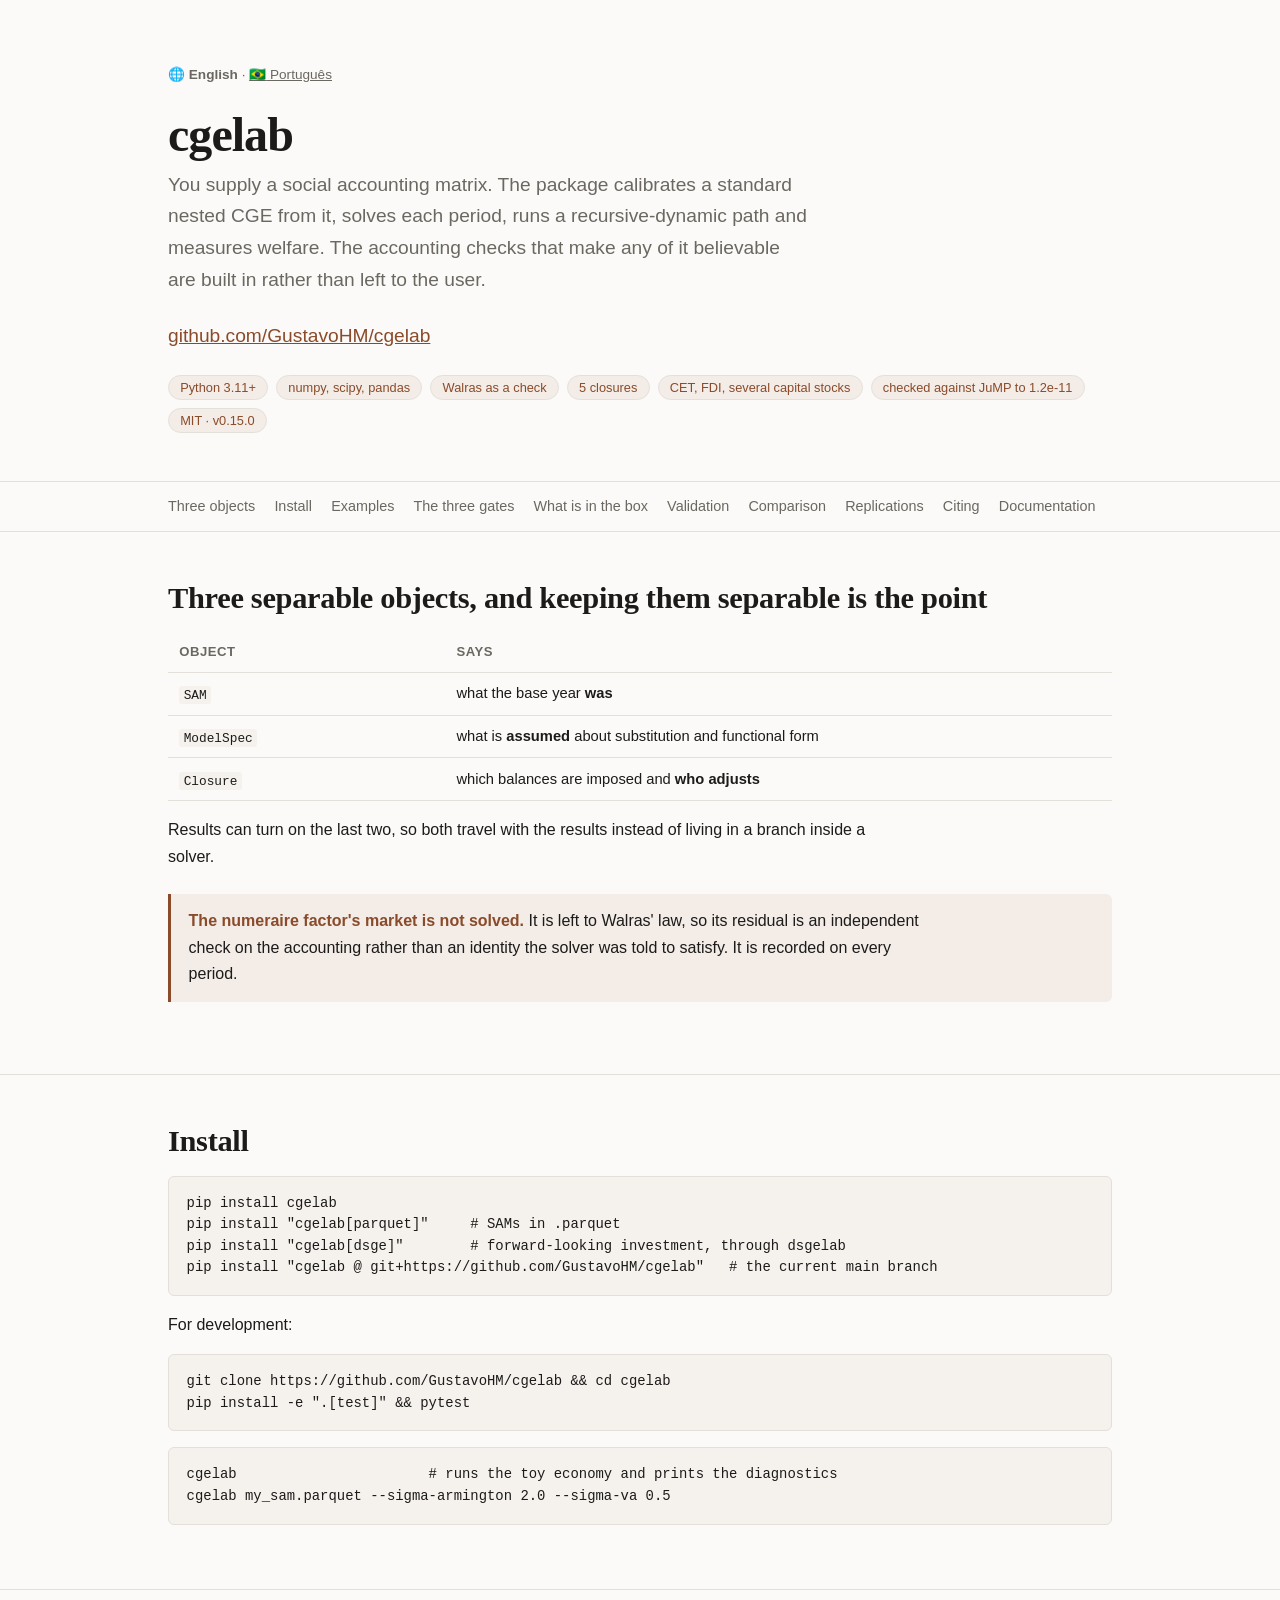
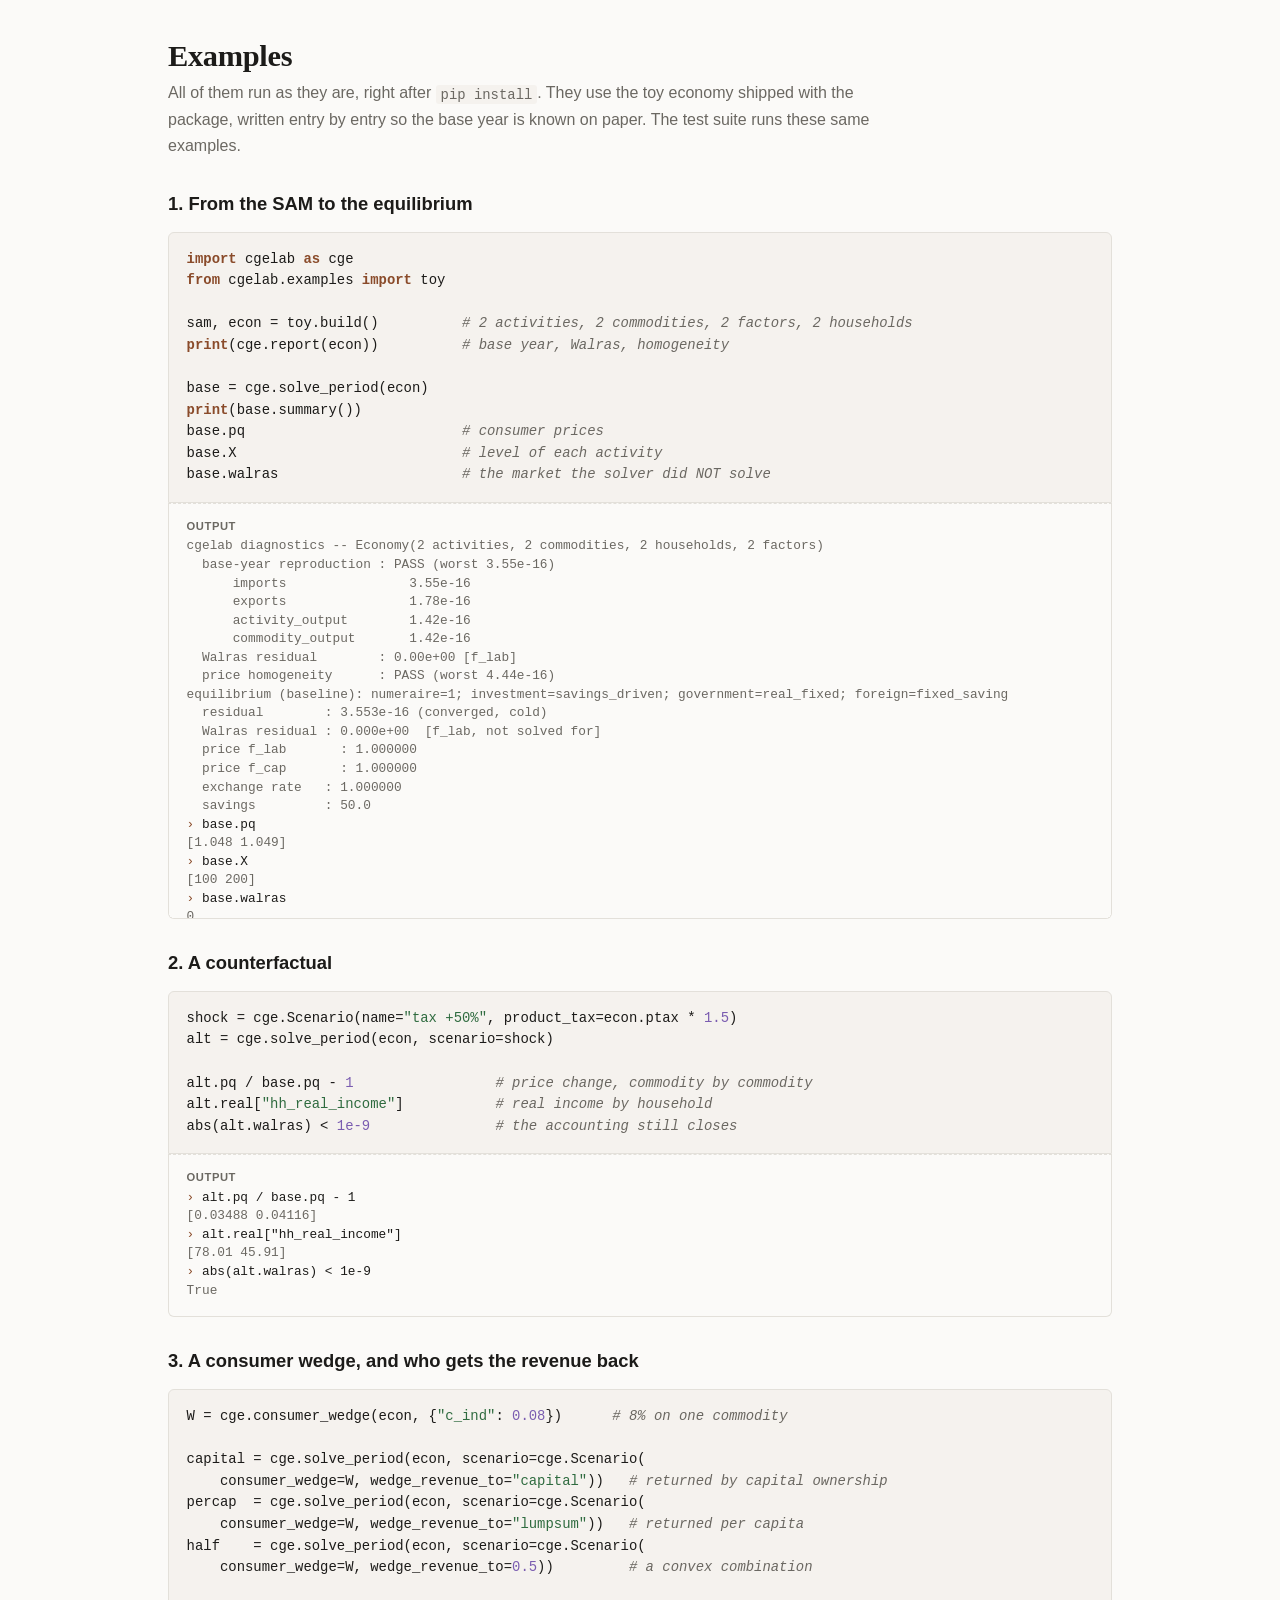
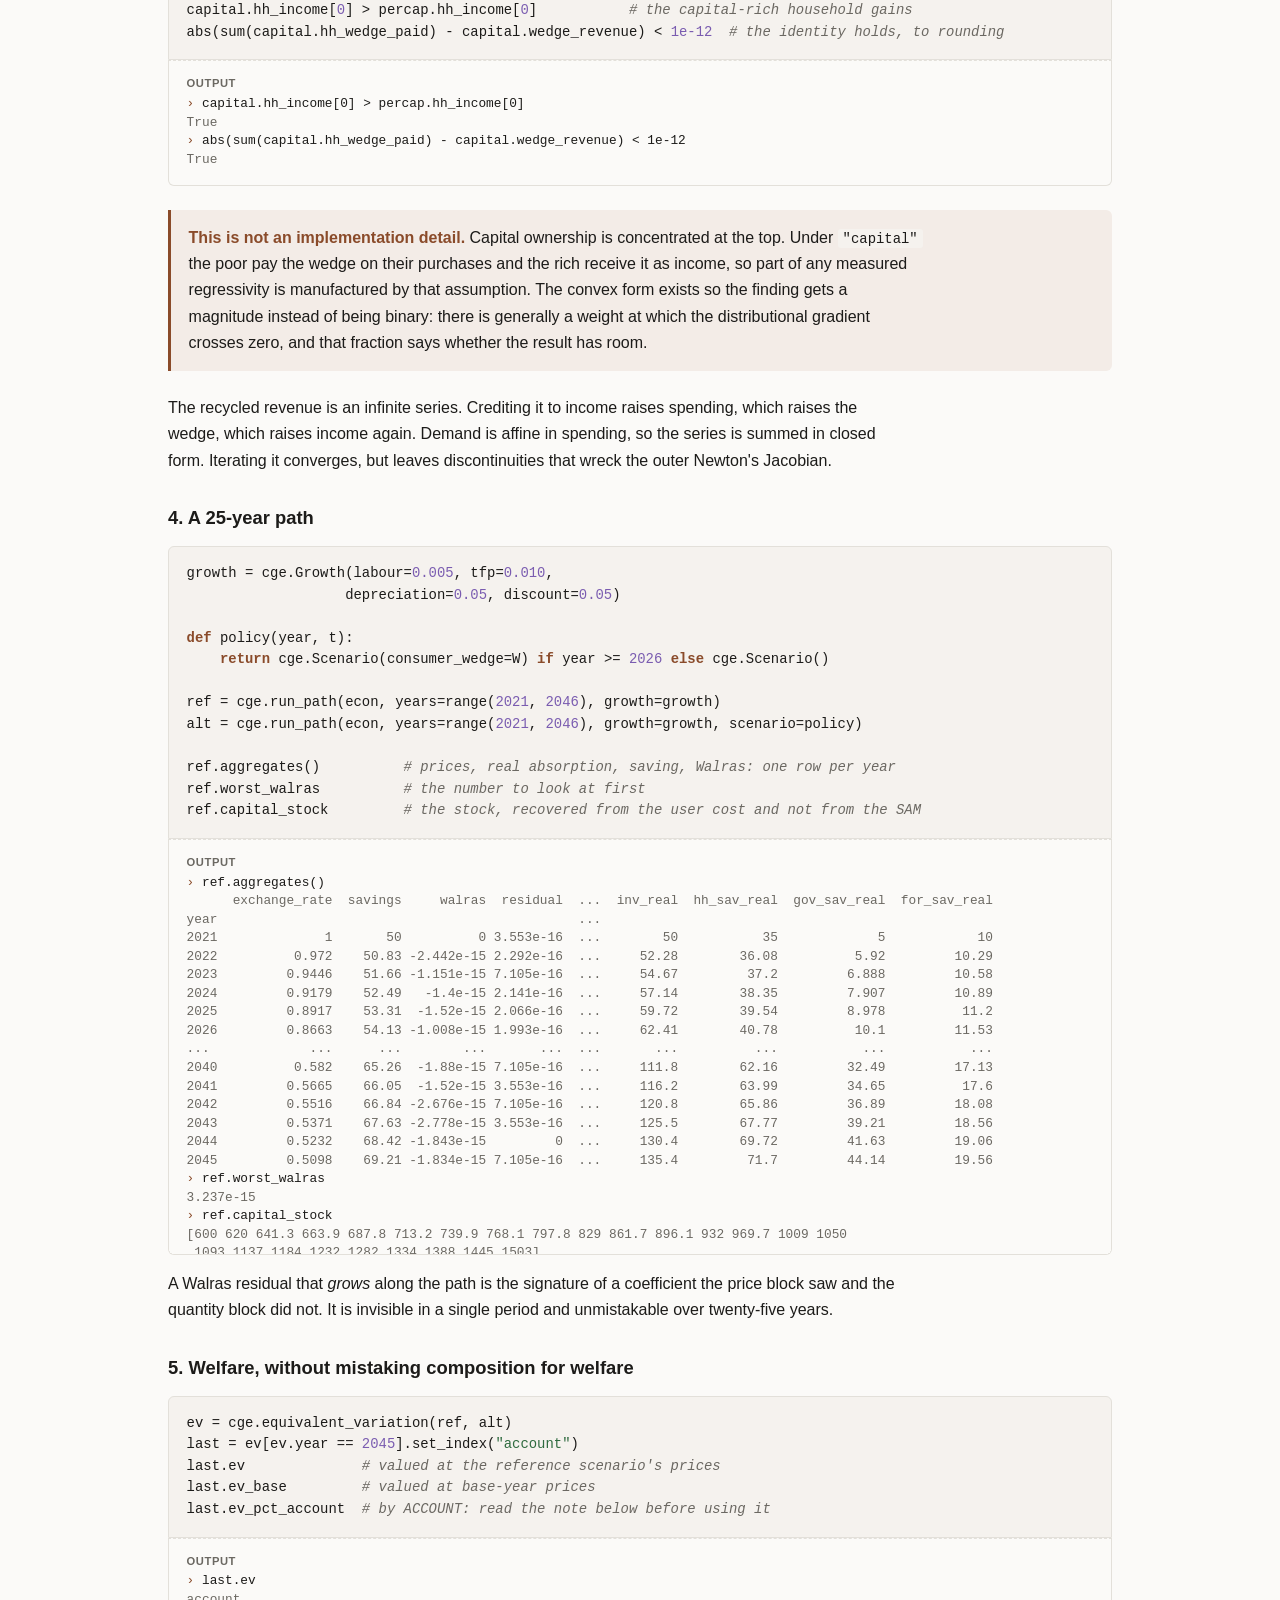
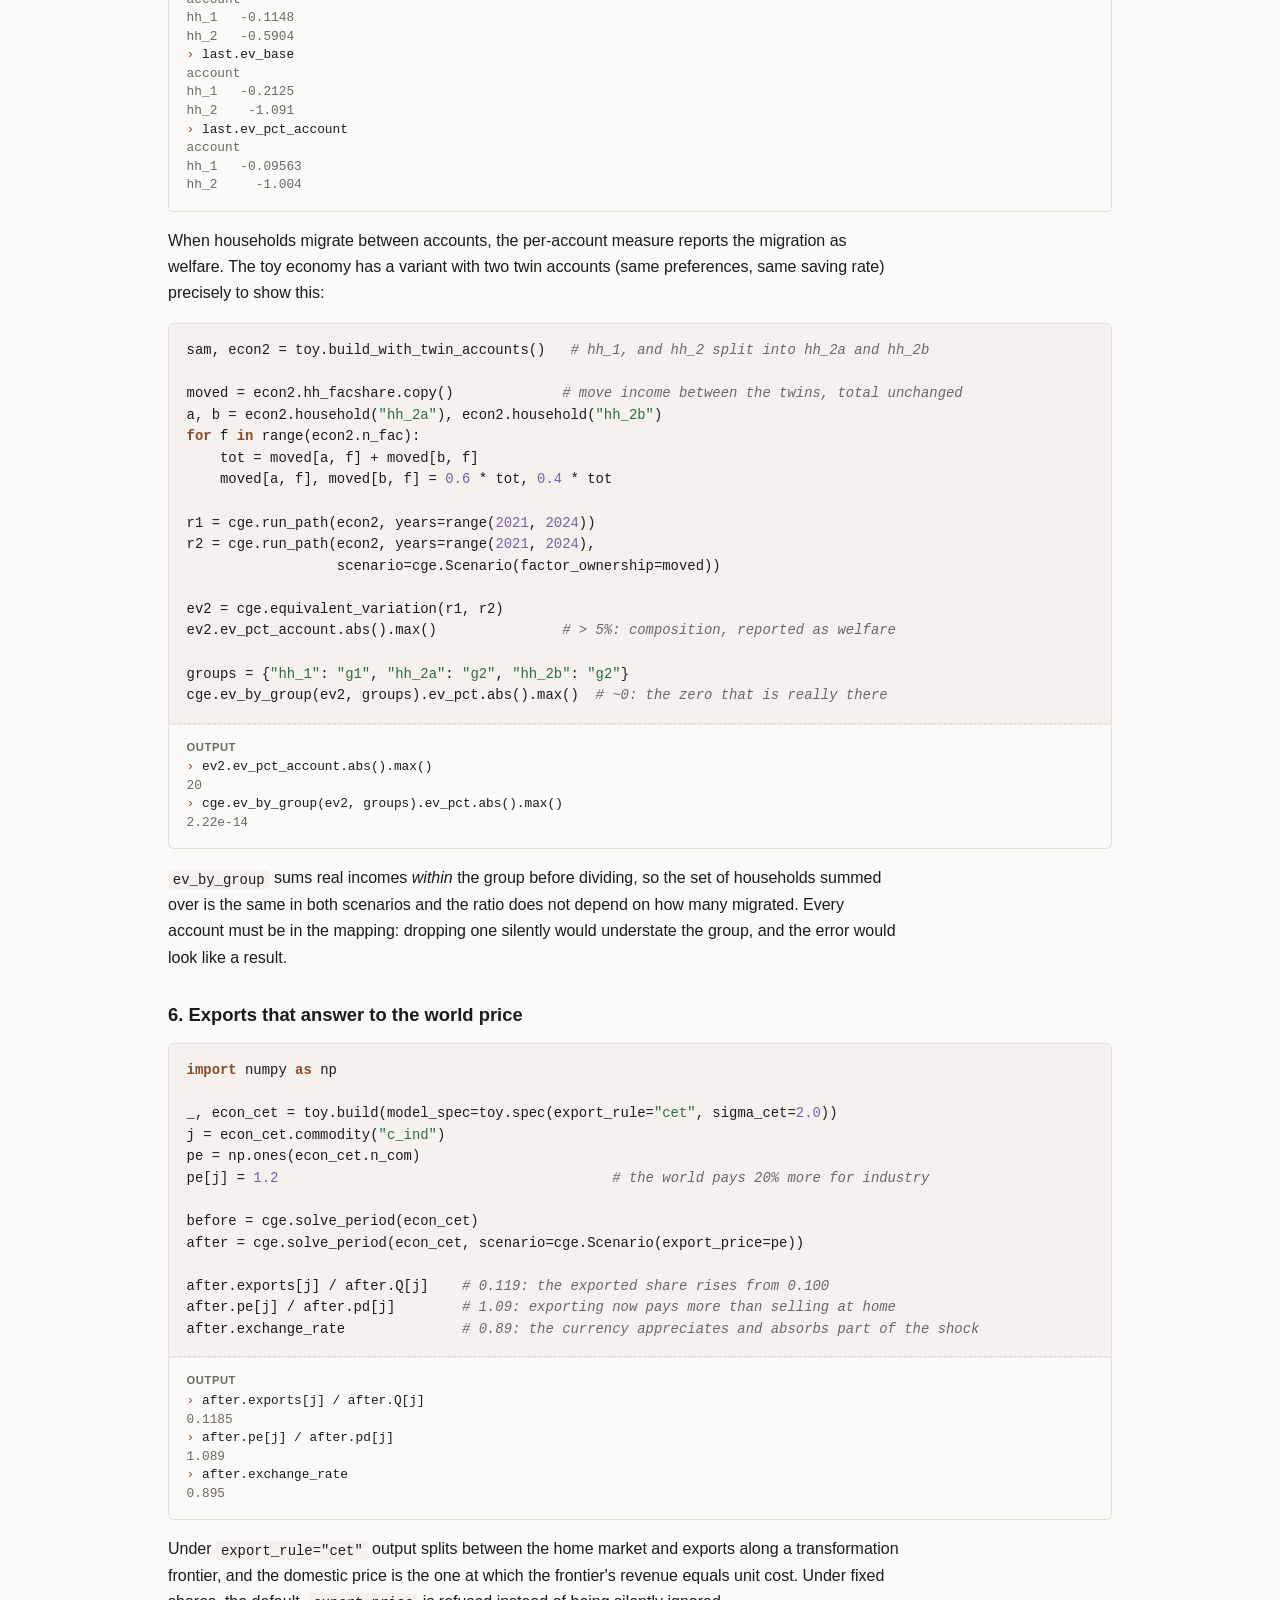
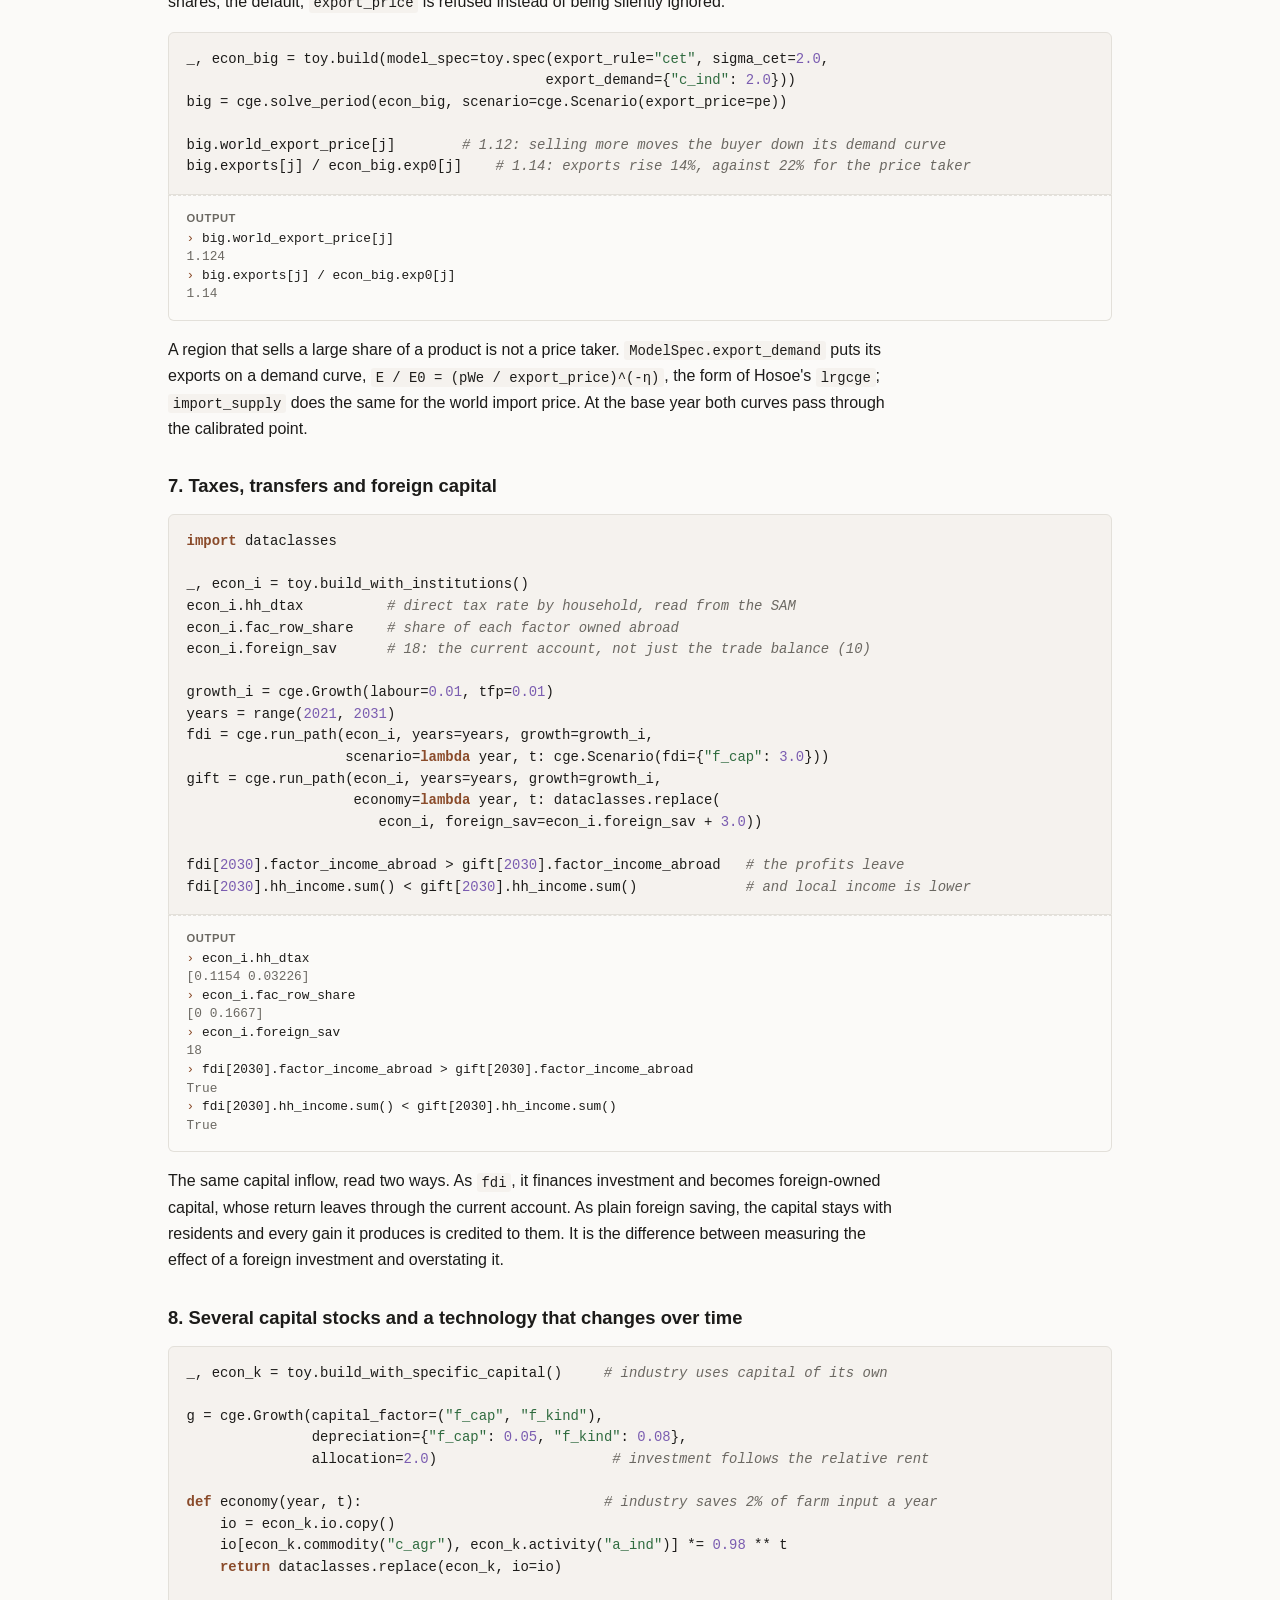
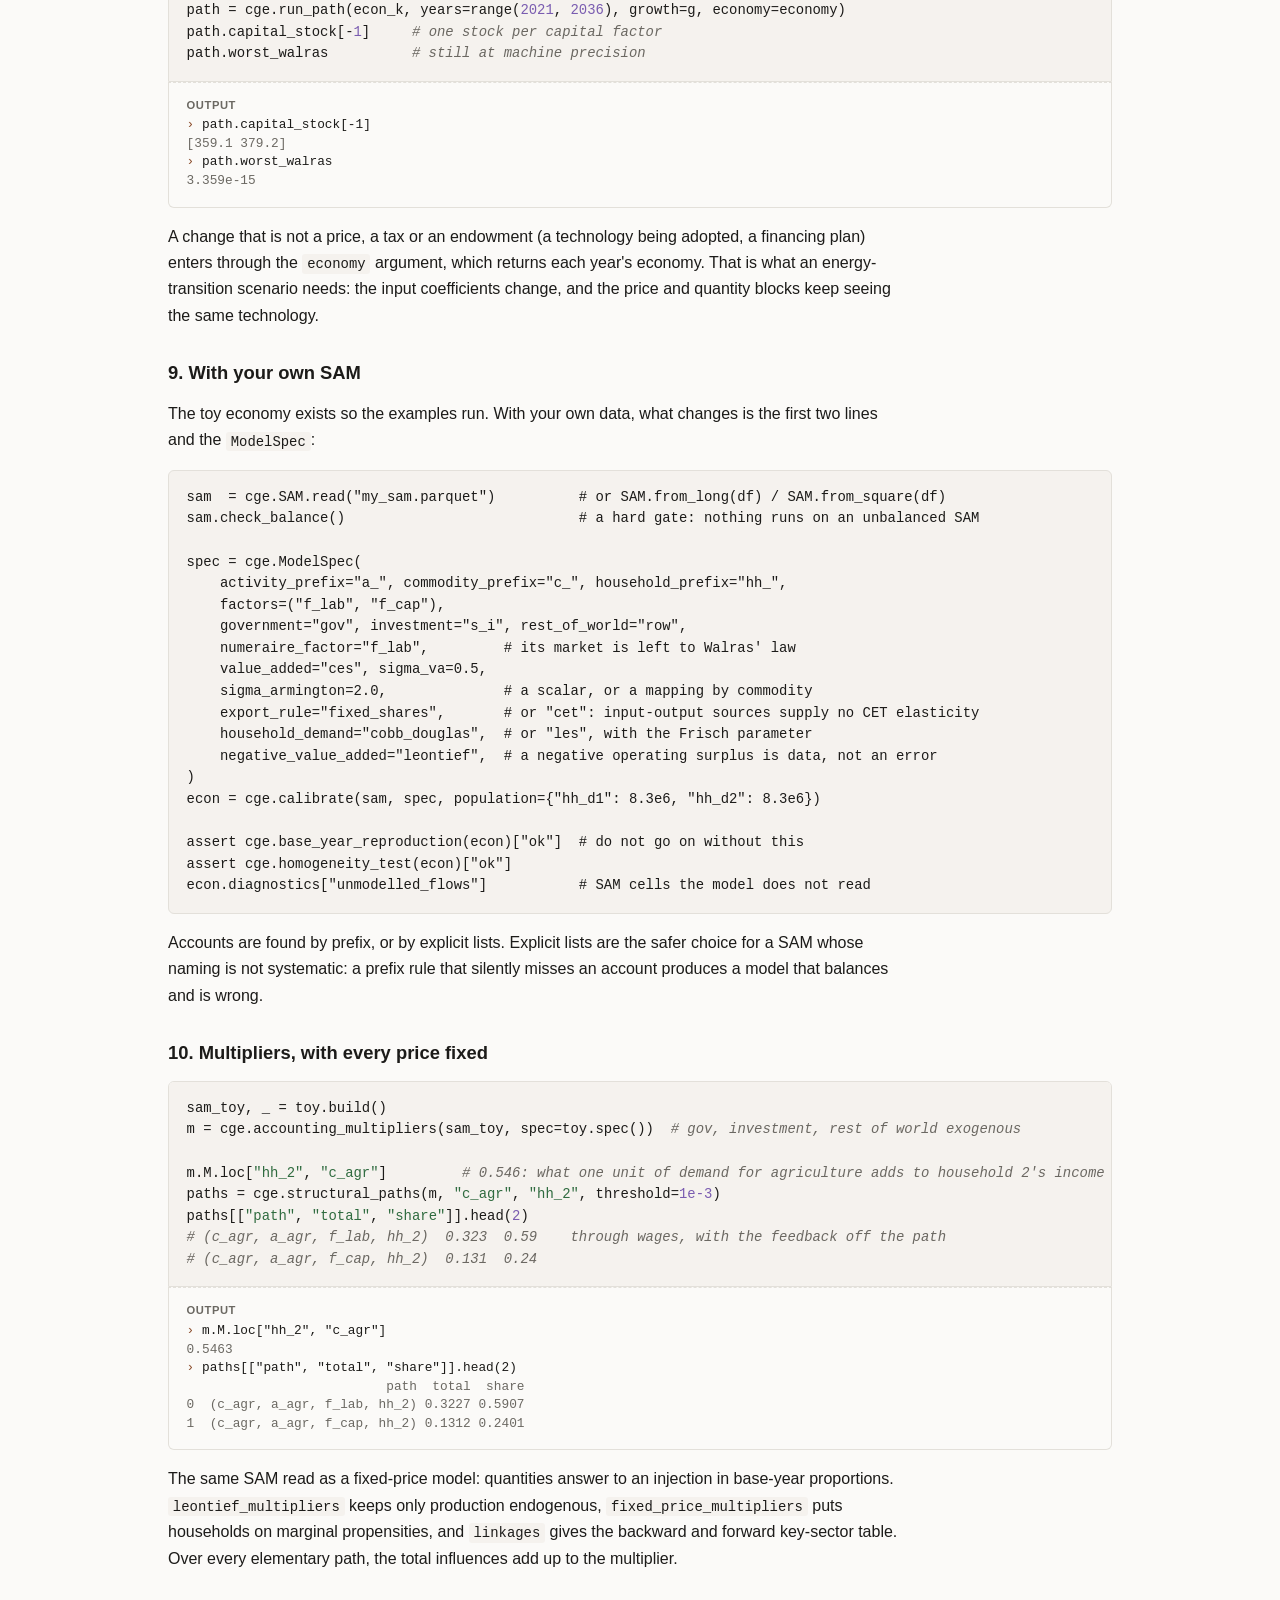
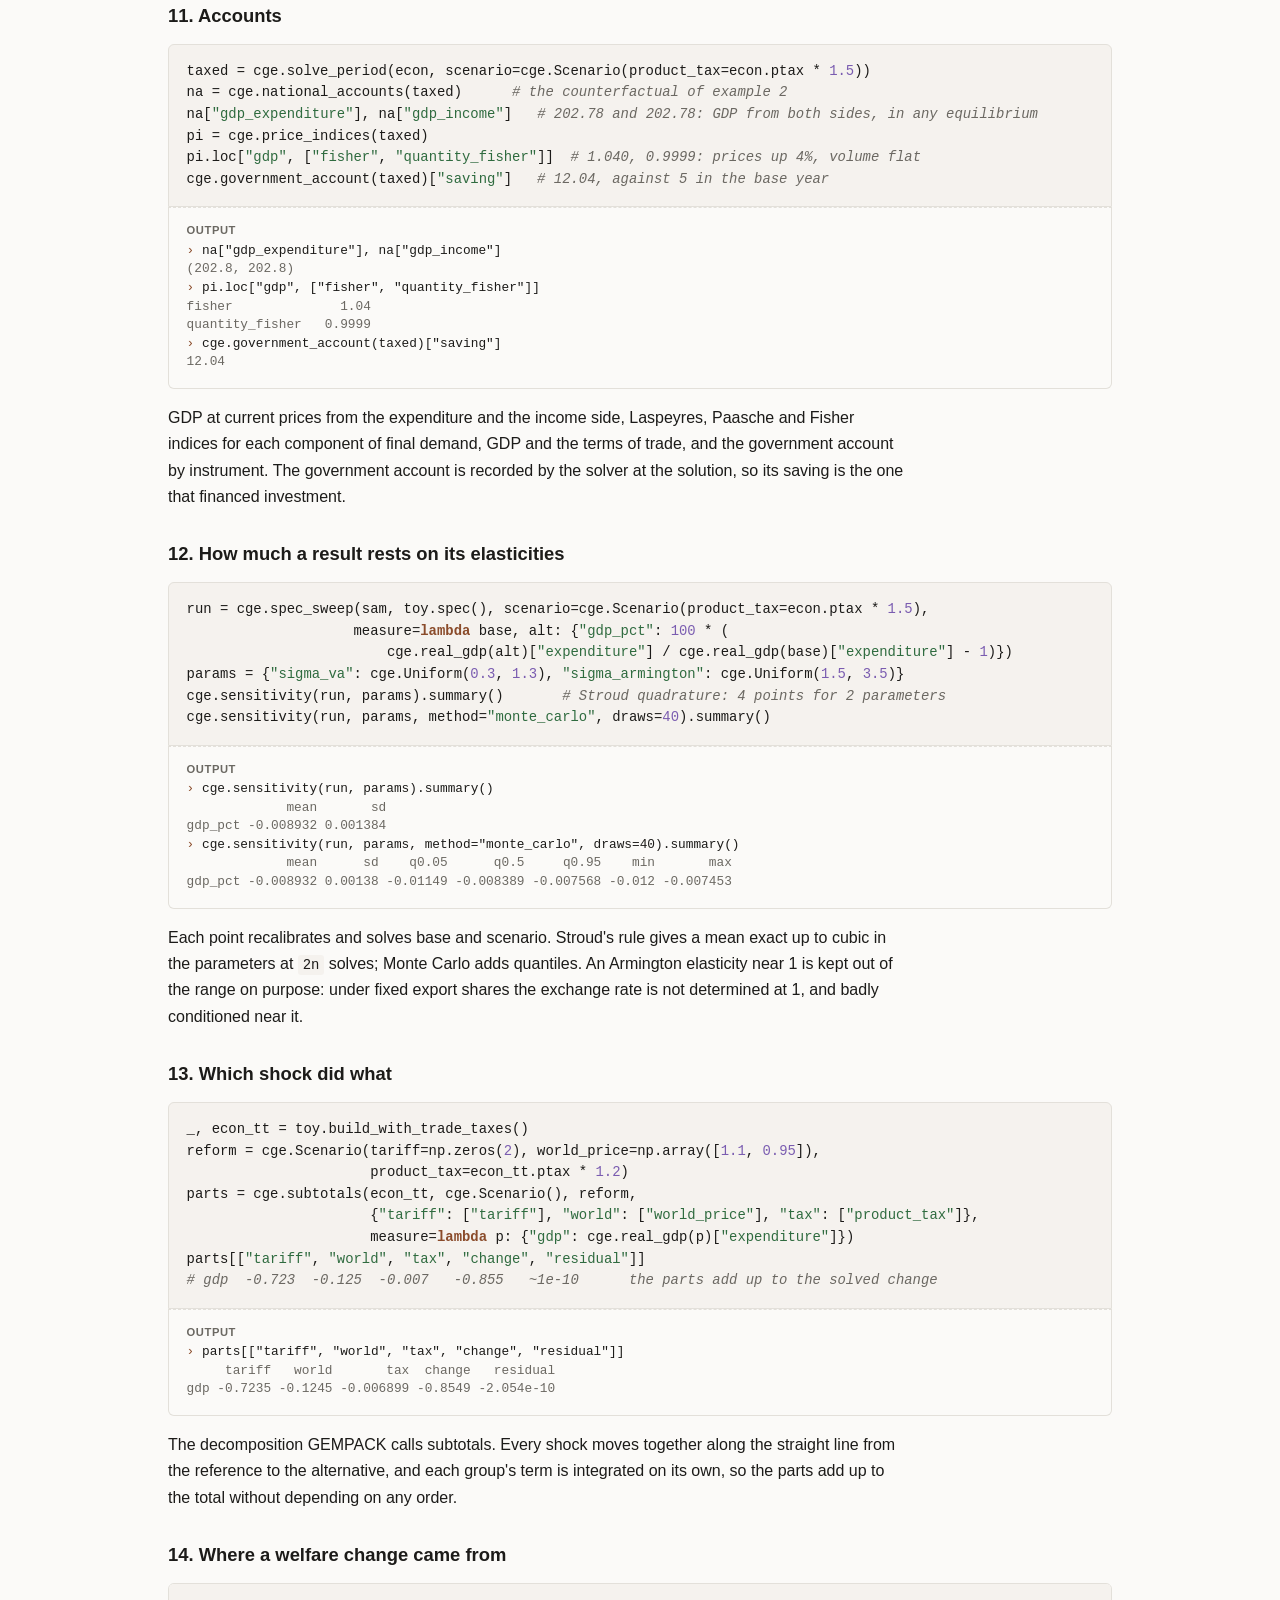
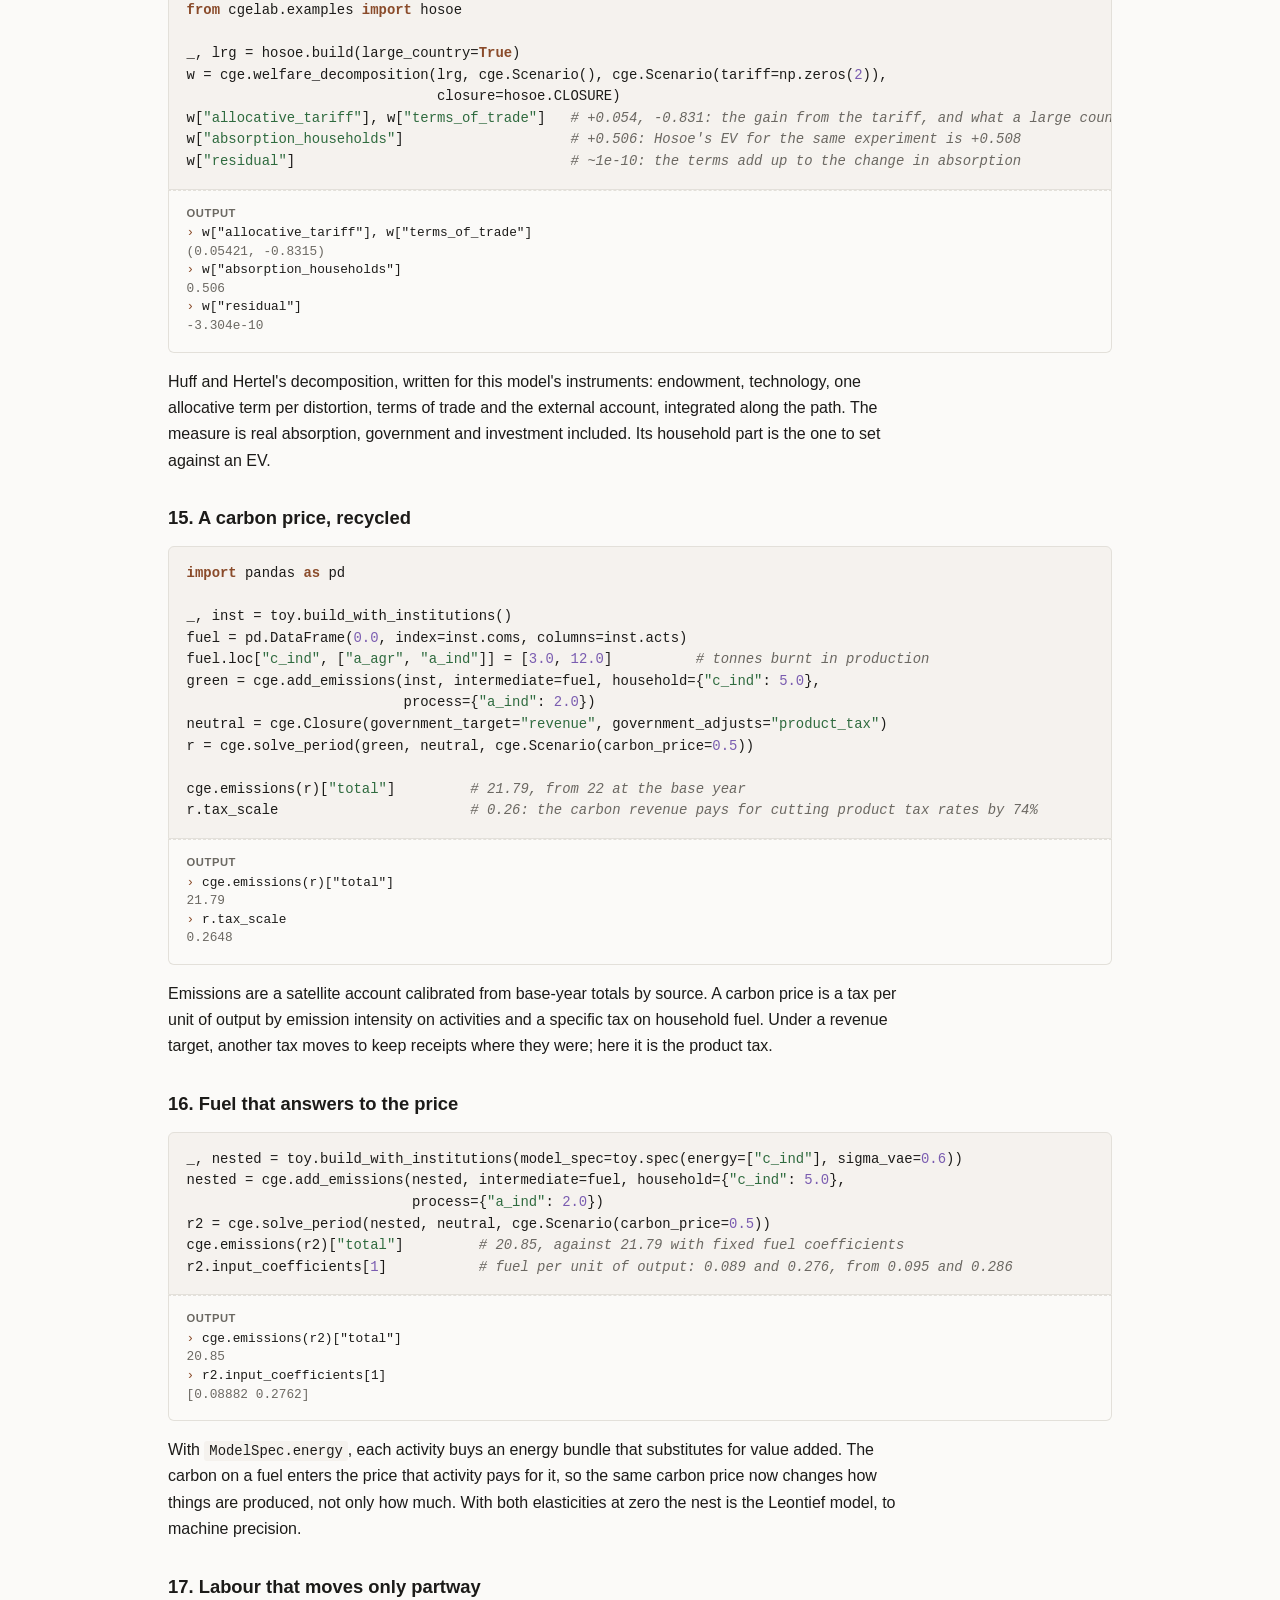
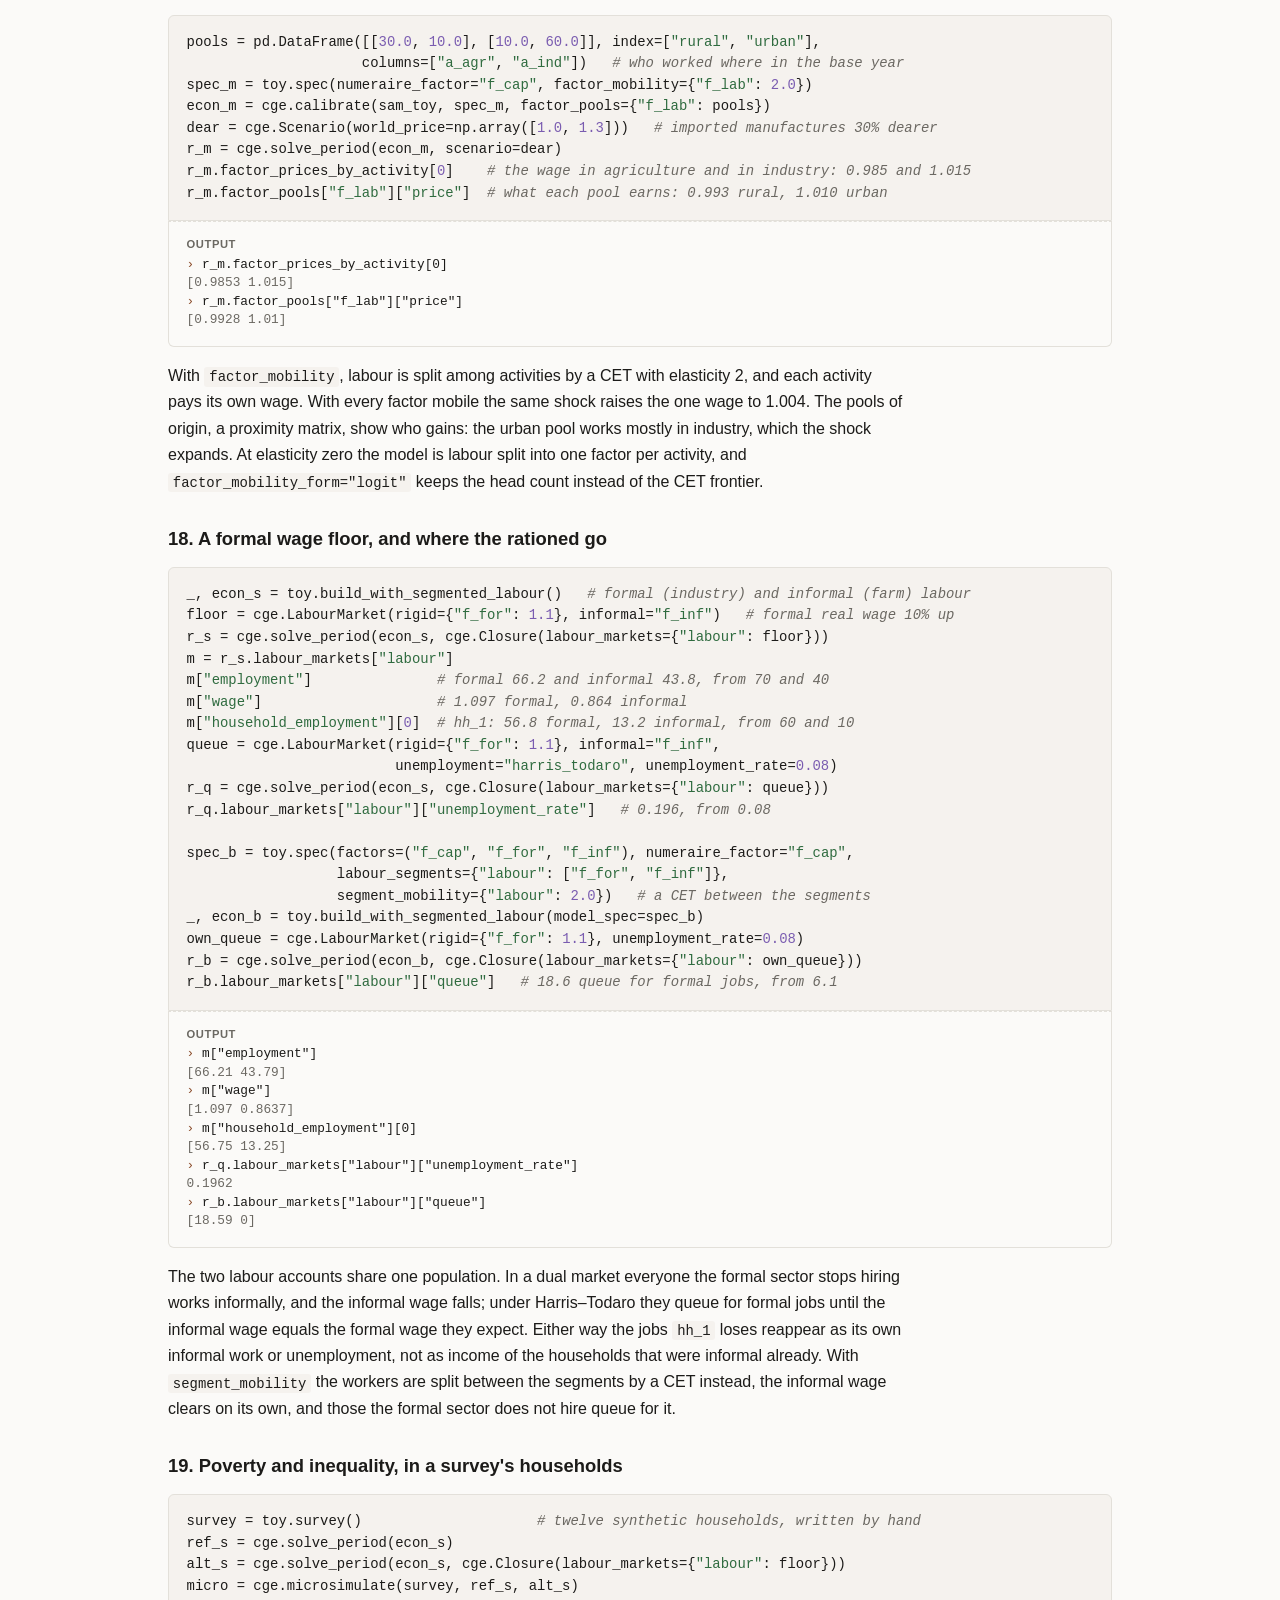
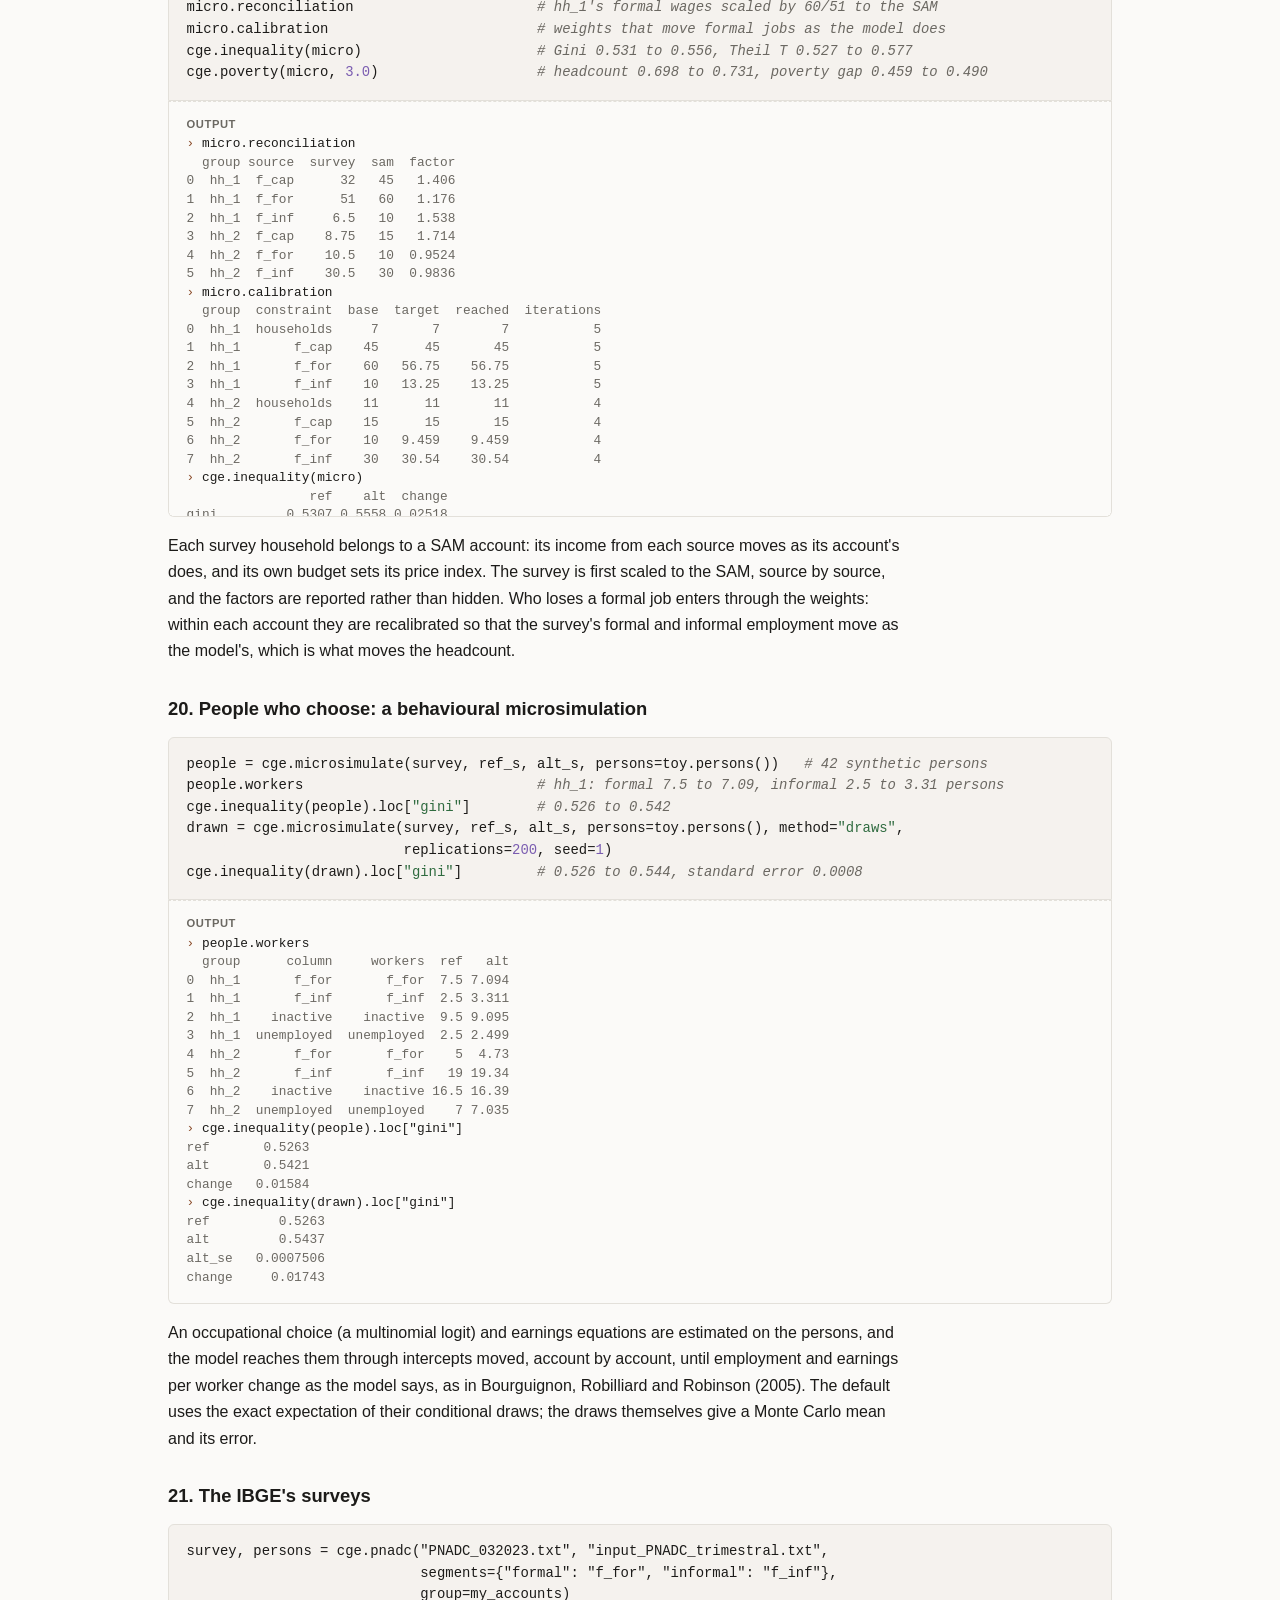
==== site/index.html @ 62c48834 "docs: Zenodo DOI for 0.15.0 Co-Authored-By: Claude Opus 5.5 <noreply@anthropic.com>" ====
<!doctype html>
<html lang="en">
<head>
<meta charset="utf-8">
<meta name="viewport" content="width=device-width, initial-scale=1">
<title>cgelab — computable general equilibrium models in Python</title>
<meta name="description" content="A general library for CGE models built on a social accounting matrix: balancing, calibration, closures, CET, institutions and foreign capital, recursive dynamics with several capital stocks, and welfare.">
<link rel="alternate" hreflang="en" href="https://gustavohm.github.io/cgelab/">
<link rel="alternate" hreflang="pt-BR" href="https://gustavohm.github.io/cgelab/pt-br/">
<link rel="alternate" hreflang="x-default" href="https://gustavohm.github.io/cgelab/">
<link rel="stylesheet" href="style.css">
</head>
<body>

<header class="hero">
  <div class="wrap">
    <p class="lang"><strong><span aria-hidden="true">🌐</span> English</strong> · <a href="pt-br/" hreflang="pt-BR" lang="pt-BR"><span aria-hidden="true">🇧🇷</span> Português</a></p>
    <h1>cgelab</h1>
    <p class="tag">You supply a social accounting matrix. The package calibrates a standard nested
    CGE from it, solves each period, runs a recursive-dynamic path and measures welfare. The
    accounting checks that make any of it believable are built in rather than left to the user.</p>
    <p class="tag"><a href="https://github.com/GustavoHM/cgelab">github.com/GustavoHM/cgelab</a></p>
    <div class="pills">
      <span class="pill">Python 3.11+</span>
      <span class="pill">numpy, scipy, pandas</span>
      <span class="pill">Walras as a check</span>
      <span class="pill">5 closures</span>
      <span class="pill">CET, FDI, several capital stocks</span>
      <span class="pill">checked against JuMP to 1.2e-11</span>
      <span class="pill">MIT · v0.15.0</span>
    </div>
  </div>
</header>

<nav class="toc"><div class="wrap"><ul>
  <li><a href="#objects">Three objects</a></li>
  <li><a href="#install">Install</a></li>
  <li><a href="#examples">Examples</a></li>
  <li><a href="#gates">The three gates</a></li>
  <li><a href="#box">What is in the box</a></li>
  <li><a href="#validation">Validation</a></li>
  <li><a href="#comparison">Comparison</a></li>
  <li><a href="replications.html">Replications</a></li>
  <li><a href="#cite">Citing</a></li>
  <li><a href="#docs">Documentation</a></li>
</ul></div></nav>

<main>

<section id="objects"><div class="wrap">
  <h2>Three separable objects, and keeping them separable is the point</h2>
  <table>
    <thead><tr><th>Object</th><th>Says</th></tr></thead>
    <tbody>
      <tr><td><code>SAM</code></td><td>what the base year <strong>was</strong></td></tr>
      <tr><td><code>ModelSpec</code></td><td>what is <strong>assumed</strong> about substitution and functional form</td></tr>
      <tr><td><code>Closure</code></td><td>which balances are imposed and <strong>who adjusts</strong></td></tr>
    </tbody>
  </table>
  <p>Results can turn on the last two, so both travel with the results instead of living in a
  branch inside a solver.</p>
  <div class="note"><p><strong>The numeraire factor's market is not solved.</strong> It is left to
  Walras' law, so its residual is an independent check on the accounting rather than an identity
  the solver was told to satisfy. It is recorded on every period.</p></div>
</div></section>

<section id="install"><div class="wrap">
  <h2>Install</h2>
<pre><code class="plain">pip install cgelab
pip install "cgelab[parquet]"     # SAMs in .parquet
pip install "cgelab[dsge]"        # forward-looking investment, through dsgelab
pip install "cgelab @ git+https://github.com/GustavoHM/cgelab"   # the current main branch</code></pre>
  <p>For development:</p>
<pre><code class="plain">git clone https://github.com/GustavoHM/cgelab &amp;&amp; cd cgelab
pip install -e ".[test]" &amp;&amp; pytest</code></pre>
<pre><code class="plain">cgelab                       # runs the toy economy and prints the diagnostics
cgelab my_sam.parquet --sigma-armington 2.0 --sigma-va 0.5</code></pre>
</div></section>

<section id="examples"><div class="wrap">
  <h2>Examples</h2>
  <p class="lede">All of them run as they are, right after <code>pip install</code>. They use the toy
  economy shipped with the package, written entry by entry so the base year is known on paper. The
  test suite runs these same examples.</p>

  <h3>1. From the SAM to the equilibrium</h3>
<pre><code>import cgelab as cge
from cgelab.examples import toy

sam, econ = toy.build()          # 2 activities, 2 commodities, 2 factors, 2 households
print(cge.report(econ))          # base year, Walras, homogeneity

base = cge.solve_period(econ)
print(base.summary())
base.pq                          # consumer prices
base.X                           # level of each activity
base.walras                      # the market the solver did NOT solve</code></pre>
<pre class="output" data-label="Output"><code>cgelab diagnostics -- Economy(2 activities, 2 commodities, 2 households, 2 factors)
  base-year reproduction : PASS (worst 3.55e-16)
      imports                3.55e-16
      exports                1.78e-16
      activity_output        1.42e-16
      commodity_output       1.42e-16
  Walras residual        : 0.00e+00 [f_lab]
  price homogeneity      : PASS (worst 4.44e-16)
equilibrium (baseline): numeraire=1; investment=savings_driven; government=real_fixed; foreign=fixed_saving
  residual        : 3.553e-16 (converged, cold)
  Walras residual : 0.000e+00  [f_lab, not solved for]
  price f_lab       : 1.000000
  price f_cap       : 1.000000
  exchange rate   : 1.000000
  savings         : 50.0
<span class="out-expr">base.pq</span>
[1.048 1.049]
<span class="out-expr">base.X</span>
[100 200]
<span class="out-expr">base.walras</span>
0</code></pre>

  <h3>2. A counterfactual</h3>
<pre><code>shock = cge.Scenario(name="tax +50%", product_tax=econ.ptax * 1.5)
alt = cge.solve_period(econ, scenario=shock)

alt.pq / base.pq - 1                 # price change, commodity by commodity
alt.real["hh_real_income"]           # real income by household
abs(alt.walras) &lt; 1e-9               # the accounting still closes</code></pre>
<pre class="output" data-label="Output"><code><span class="out-expr">alt.pq / base.pq - 1</span>
[0.03488 0.04116]
<span class="out-expr">alt.real["hh_real_income"]</span>
[78.01 45.91]
<span class="out-expr">abs(alt.walras) &lt; 1e-9</span>
True</code></pre>

  <h3>3. A consumer wedge, and who gets the revenue back</h3>
<pre><code>W = cge.consumer_wedge(econ, {"c_ind": 0.08})      # 8% on one commodity

capital = cge.solve_period(econ, scenario=cge.Scenario(
    consumer_wedge=W, wedge_revenue_to="capital"))   # returned by capital ownership
percap  = cge.solve_period(econ, scenario=cge.Scenario(
    consumer_wedge=W, wedge_revenue_to="lumpsum"))   # returned per capita
half    = cge.solve_period(econ, scenario=cge.Scenario(
    consumer_wedge=W, wedge_revenue_to=0.5))         # a convex combination

capital.hh_income[0] &gt; percap.hh_income[0]           # the capital-rich household gains
abs(sum(capital.hh_wedge_paid) - capital.wedge_revenue) &lt; 1e-12  # the identity holds, to rounding</code></pre>
<pre class="output" data-label="Output"><code><span class="out-expr">capital.hh_income[0] &gt; percap.hh_income[0]</span>
True
<span class="out-expr">abs(sum(capital.hh_wedge_paid) - capital.wedge_revenue) &lt; 1e-12</span>
True</code></pre>
  <div class="note"><p><strong>This is not an implementation detail.</strong> Capital ownership is
  concentrated at the top. Under <code>"capital"</code> the poor pay the wedge on their purchases
  and the rich receive it as income, so part of any measured regressivity is manufactured by that
  assumption. The convex form exists so the finding gets a magnitude instead of being binary: there
  is generally a weight at which the distributional gradient crosses zero, and that fraction says
  whether the result has room.</p></div>
  <p>The recycled revenue is an infinite series. Crediting it to income raises spending, which
  raises the wedge, which raises income again. Demand is affine in spending, so the series is summed
  in closed form. Iterating it converges, but leaves discontinuities that wreck the outer Newton's
  Jacobian.</p>

  <h3>4. A 25-year path</h3>
<pre><code>growth = cge.Growth(labour=0.005, tfp=0.010,
                   depreciation=0.05, discount=0.05)

def policy(year, t):
    return cge.Scenario(consumer_wedge=W) if year &gt;= 2026 else cge.Scenario()

ref = cge.run_path(econ, years=range(2021, 2046), growth=growth)
alt = cge.run_path(econ, years=range(2021, 2046), growth=growth, scenario=policy)

ref.aggregates()          # prices, real absorption, saving, Walras: one row per year
ref.worst_walras          # the number to look at first
ref.capital_stock         # the stock, recovered from the user cost and not from the SAM</code></pre>
<pre class="output" data-label="Output"><code><span class="out-expr">ref.aggregates()</span>
      exchange_rate  savings     walras  residual  ...  inv_real  hh_sav_real  gov_sav_real  for_sav_real
year                                               ...
2021              1       50          0 3.553e-16  ...        50           35             5            10
2022          0.972    50.83 -2.442e-15 2.292e-16  ...     52.28        36.08          5.92         10.29
2023         0.9446    51.66 -1.151e-15 7.105e-16  ...     54.67         37.2         6.888         10.58
2024         0.9179    52.49   -1.4e-15 2.141e-16  ...     57.14        38.35         7.907         10.89
2025         0.8917    53.31  -1.52e-15 2.066e-16  ...     59.72        39.54         8.978          11.2
2026         0.8663    54.13 -1.008e-15 1.993e-16  ...     62.41        40.78          10.1         11.53
...             ...      ...        ...       ...  ...       ...          ...           ...           ...
2040          0.582    65.26  -1.88e-15 7.105e-16  ...     111.8        62.16         32.49         17.13
2041         0.5665    66.05  -1.52e-15 3.553e-16  ...     116.2        63.99         34.65          17.6
2042         0.5516    66.84 -2.676e-15 7.105e-16  ...     120.8        65.86         36.89         18.08
2043         0.5371    67.63 -2.778e-15 3.553e-16  ...     125.5        67.77         39.21         18.56
2044         0.5232    68.42 -1.843e-15         0  ...     130.4        69.72         41.63         19.06
2045         0.5098    69.21 -1.834e-15 7.105e-16  ...     135.4         71.7         44.14         19.56
<span class="out-expr">ref.worst_walras</span>
3.237e-15
<span class="out-expr">ref.capital_stock</span>
[600 620 641.3 663.9 687.8 713.2 739.9 768.1 797.8 829 861.7 896.1 932 969.7 1009 1050
 1093 1137 1184 1232 1282 1334 1388 1445 1503]</code></pre>
  <p>A Walras residual that <em>grows</em> along the path is the signature of a coefficient the price
  block saw and the quantity block did not. It is invisible in a single period and unmistakable over
  twenty-five years.</p>

  <h3>5. Welfare, without mistaking composition for welfare</h3>
<pre><code>ev = cge.equivalent_variation(ref, alt)
last = ev[ev.year == 2045].set_index("account")
last.ev              # valued at the reference scenario's prices
last.ev_base         # valued at base-year prices
last.ev_pct_account  # by ACCOUNT: read the note below before using it</code></pre>
<pre class="output" data-label="Output"><code><span class="out-expr">last.ev</span>
account
hh_1   -0.1148
hh_2   -0.5904
<span class="out-expr">last.ev_base</span>
account
hh_1   -0.2125
hh_2    -1.091
<span class="out-expr">last.ev_pct_account</span>
account
hh_1   -0.09563
hh_2     -1.004</code></pre>
  <p>When households migrate between accounts, the per-account measure reports the migration as
  welfare. The toy economy has a variant with two twin accounts (same preferences, same saving
  rate) precisely to show this:</p>
<pre><code>sam, econ2 = toy.build_with_twin_accounts()   # hh_1, and hh_2 split into hh_2a and hh_2b

moved = econ2.hh_facshare.copy()             # move income between the twins, total unchanged
a, b = econ2.household("hh_2a"), econ2.household("hh_2b")
for f in range(econ2.n_fac):
    tot = moved[a, f] + moved[b, f]
    moved[a, f], moved[b, f] = 0.6 * tot, 0.4 * tot

r1 = cge.run_path(econ2, years=range(2021, 2024))
r2 = cge.run_path(econ2, years=range(2021, 2024),
                  scenario=cge.Scenario(factor_ownership=moved))

ev2 = cge.equivalent_variation(r1, r2)
ev2.ev_pct_account.abs().max()               # &gt; 5%: composition, reported as welfare

groups = {"hh_1": "g1", "hh_2a": "g2", "hh_2b": "g2"}
cge.ev_by_group(ev2, groups).ev_pct.abs().max()  # ~0: the zero that is really there</code></pre>
<pre class="output" data-label="Output"><code><span class="out-expr">ev2.ev_pct_account.abs().max()</span>
20
<span class="out-expr">cge.ev_by_group(ev2, groups).ev_pct.abs().max()</span>
2.22e-14</code></pre>
  <p><code>ev_by_group</code> sums real incomes <em>within</em> the group before dividing, so the set
  of households summed over is the same in both scenarios and the ratio does not depend on how many
  migrated. Every account must be in the mapping: dropping one silently would understate the group,
  and the error would look like a result.</p>

  <h3>6. Exports that answer to the world price</h3>
<pre><code>import numpy as np

_, econ_cet = toy.build(model_spec=toy.spec(export_rule="cet", sigma_cet=2.0))
j = econ_cet.commodity("c_ind")
pe = np.ones(econ_cet.n_com)
pe[j] = 1.2                                        # the world pays 20% more for industry

before = cge.solve_period(econ_cet)
after = cge.solve_period(econ_cet, scenario=cge.Scenario(export_price=pe))

after.exports[j] / after.Q[j]    # 0.119: the exported share rises from 0.100
after.pe[j] / after.pd[j]        # 1.09: exporting now pays more than selling at home
after.exchange_rate              # 0.89: the currency appreciates and absorbs part of the shock</code></pre>
<pre class="output" data-label="Output"><code><span class="out-expr">after.exports[j] / after.Q[j]</span>
0.1185
<span class="out-expr">after.pe[j] / after.pd[j]</span>
1.089
<span class="out-expr">after.exchange_rate</span>
0.895</code></pre>
  <p>Under <code>export_rule="cet"</code> output splits between the home market and exports along a
  transformation frontier, and the domestic price is the one at which the frontier's revenue equals
  unit cost. Under fixed shares, the default, <code>export_price</code> is refused instead of being
  silently ignored.</p>

<pre><code>_, econ_big = toy.build(model_spec=toy.spec(export_rule="cet", sigma_cet=2.0,
                                           export_demand={"c_ind": 2.0}))
big = cge.solve_period(econ_big, scenario=cge.Scenario(export_price=pe))

big.world_export_price[j]        # 1.12: selling more moves the buyer down its demand curve
big.exports[j] / econ_big.exp0[j]    # 1.14: exports rise 14%, against 22% for the price taker</code></pre>
<pre class="output" data-label="Output"><code><span class="out-expr">big.world_export_price[j]</span>
1.124
<span class="out-expr">big.exports[j] / econ_big.exp0[j]</span>
1.14</code></pre>
  <p>A region that sells a large share of a product is not a price taker.
  <code>ModelSpec.export_demand</code> puts its exports on a demand curve,
  <code>E / E0 = (pWe / export_price)^(-η)</code>, the form of Hosoe's <code>lrgcge</code>;
  <code>import_supply</code> does the same for the world import price. At the base year both
  curves pass through the calibrated point.</p>

  <h3>7. Taxes, transfers and foreign capital</h3>
<pre><code>import dataclasses

_, econ_i = toy.build_with_institutions()
econ_i.hh_dtax          # direct tax rate by household, read from the SAM
econ_i.fac_row_share    # share of each factor owned abroad
econ_i.foreign_sav      # 18: the current account, not just the trade balance (10)

growth_i = cge.Growth(labour=0.01, tfp=0.01)
years = range(2021, 2031)
fdi = cge.run_path(econ_i, years=years, growth=growth_i,
                   scenario=lambda year, t: cge.Scenario(fdi={"f_cap": 3.0}))
gift = cge.run_path(econ_i, years=years, growth=growth_i,
                    economy=lambda year, t: dataclasses.replace(
                       econ_i, foreign_sav=econ_i.foreign_sav + 3.0))

fdi[2030].factor_income_abroad &gt; gift[2030].factor_income_abroad   # the profits leave
fdi[2030].hh_income.sum() &lt; gift[2030].hh_income.sum()             # and local income is lower</code></pre>
<pre class="output" data-label="Output"><code><span class="out-expr">econ_i.hh_dtax</span>
[0.1154 0.03226]
<span class="out-expr">econ_i.fac_row_share</span>
[0 0.1667]
<span class="out-expr">econ_i.foreign_sav</span>
18
<span class="out-expr">fdi[2030].factor_income_abroad &gt; gift[2030].factor_income_abroad</span>
True
<span class="out-expr">fdi[2030].hh_income.sum() &lt; gift[2030].hh_income.sum()</span>
True</code></pre>
  <p>The same capital inflow, read two ways. As <code>fdi</code>, it finances investment and becomes
  foreign-owned capital, whose return leaves through the current account. As plain foreign saving,
  the capital stays with residents and every gain it produces is credited to them. It is the
  difference between measuring the effect of a foreign investment and overstating it.</p>

  <h3>8. Several capital stocks and a technology that changes over time</h3>
<pre><code>_, econ_k = toy.build_with_specific_capital()     # industry uses capital of its own

g = cge.Growth(capital_factor=("f_cap", "f_kind"),
               depreciation={"f_cap": 0.05, "f_kind": 0.08},
               allocation=2.0)                     # investment follows the relative rent

def economy(year, t):                             # industry saves 2% of farm input a year
    io = econ_k.io.copy()
    io[econ_k.commodity("c_agr"), econ_k.activity("a_ind")] *= 0.98 ** t
    return dataclasses.replace(econ_k, io=io)

path = cge.run_path(econ_k, years=range(2021, 2036), growth=g, economy=economy)
path.capital_stock[-1]     # one stock per capital factor
path.worst_walras          # still at machine precision</code></pre>
<pre class="output" data-label="Output"><code><span class="out-expr">path.capital_stock[-1]</span>
[359.1 379.2]
<span class="out-expr">path.worst_walras</span>
3.359e-15</code></pre>
  <p>A change that is not a price, a tax or an endowment (a technology being adopted, a financing
  plan) enters through the <code>economy</code> argument, which returns each year's economy. That is
  what an energy-transition scenario needs: the input coefficients change, and the price and
  quantity blocks keep seeing the same technology.</p>

  <h3>9. With your own SAM</h3>
  <p>The toy economy exists so the examples run. With your own data, what changes is the first two
  lines and the <code>ModelSpec</code>:</p>
<pre><code class="plain">sam  = cge.SAM.read("my_sam.parquet")          # or SAM.from_long(df) / SAM.from_square(df)
sam.check_balance()                            # a hard gate: nothing runs on an unbalanced SAM

spec = cge.ModelSpec(
    activity_prefix="a_", commodity_prefix="c_", household_prefix="hh_",
    factors=("f_lab", "f_cap"),
    government="gov", investment="s_i", rest_of_world="row",
    numeraire_factor="f_lab",         # its market is left to Walras' law
    value_added="ces", sigma_va=0.5,
    sigma_armington=2.0,              # a scalar, or a mapping by commodity
    export_rule="fixed_shares",       # or "cet": input-output sources supply no CET elasticity
    household_demand="cobb_douglas",  # or "les", with the Frisch parameter
    negative_value_added="leontief",  # a negative operating surplus is data, not an error
)
econ = cge.calibrate(sam, spec, population={"hh_d1": 8.3e6, "hh_d2": 8.3e6})

assert cge.base_year_reproduction(econ)["ok"]  # do not go on without this
assert cge.homogeneity_test(econ)["ok"]
econ.diagnostics["unmodelled_flows"]           # SAM cells the model does not read</code></pre>
  <p>Accounts are found by prefix, or by explicit lists. Explicit lists are the safer choice for a
  SAM whose naming is not systematic: a prefix rule that silently misses an account produces a model
  that balances and is wrong.</p>
  <h3>10. Multipliers, with every price fixed</h3>
<pre><code>sam_toy, _ = toy.build()
m = cge.accounting_multipliers(sam_toy, spec=toy.spec())  # gov, investment, rest of world exogenous

m.M.loc["hh_2", "c_agr"]         # 0.546: what one unit of demand for agriculture adds to household 2's income
paths = cge.structural_paths(m, "c_agr", "hh_2", threshold=1e-3)
paths[["path", "total", "share"]].head(2)
# (c_agr, a_agr, f_lab, hh_2)  0.323  0.59    through wages, with the feedback off the path
# (c_agr, a_agr, f_cap, hh_2)  0.131  0.24</code></pre>
<pre class="output" data-label="Output"><code><span class="out-expr">m.M.loc["hh_2", "c_agr"]</span>
0.5463
<span class="out-expr">paths[["path", "total", "share"]].head(2)</span>
                          path  total  share
0  (c_agr, a_agr, f_lab, hh_2) 0.3227 0.5907
1  (c_agr, a_agr, f_cap, hh_2) 0.1312 0.2401</code></pre>
  <p>The same SAM read as a fixed-price model: quantities answer to an injection in base-year
  proportions. <code>leontief_multipliers</code> keeps only production endogenous,
  <code>fixed_price_multipliers</code> puts households on marginal propensities, and
  <code>linkages</code> gives the backward and forward key-sector table. Over every elementary
  path, the total influences add up to the multiplier.</p>
  <h3>11. Accounts</h3>
<pre><code>taxed = cge.solve_period(econ, scenario=cge.Scenario(product_tax=econ.ptax * 1.5))
na = cge.national_accounts(taxed)      # the counterfactual of example 2
na["gdp_expenditure"], na["gdp_income"]   # 202.78 and 202.78: GDP from both sides, in any equilibrium
pi = cge.price_indices(taxed)
pi.loc["gdp", ["fisher", "quantity_fisher"]]  # 1.040, 0.9999: prices up 4%, volume flat
cge.government_account(taxed)["saving"]   # 12.04, against 5 in the base year</code></pre>
<pre class="output" data-label="Output"><code><span class="out-expr">na["gdp_expenditure"], na["gdp_income"]</span>
(202.8, 202.8)
<span class="out-expr">pi.loc["gdp", ["fisher", "quantity_fisher"]]</span>
fisher              1.04
quantity_fisher   0.9999
<span class="out-expr">cge.government_account(taxed)["saving"]</span>
12.04</code></pre>
  <p>GDP at current prices from the expenditure and the income side, Laspeyres, Paasche and Fisher
  indices for each component of final demand, GDP and the terms of trade, and the government
  account by instrument. The government account is recorded by the solver at the solution, so its
  saving is the one that financed investment.</p>
  <h3>12. How much a result rests on its elasticities</h3>
<pre><code>run = cge.spec_sweep(sam, toy.spec(), scenario=cge.Scenario(product_tax=econ.ptax * 1.5),
                    measure=lambda base, alt: {"gdp_pct": 100 * (
                        cge.real_gdp(alt)["expenditure"] / cge.real_gdp(base)["expenditure"] - 1)})
params = {"sigma_va": cge.Uniform(0.3, 1.3), "sigma_armington": cge.Uniform(1.5, 3.5)}
cge.sensitivity(run, params).summary()       # Stroud quadrature: 4 points for 2 parameters
cge.sensitivity(run, params, method="monte_carlo", draws=40).summary()</code></pre>
<pre class="output" data-label="Output"><code><span class="out-expr">cge.sensitivity(run, params).summary()</span>
             mean       sd
gdp_pct -0.008932 0.001384
<span class="out-expr">cge.sensitivity(run, params, method="monte_carlo", draws=40).summary()</span>
             mean      sd    q0.05      q0.5     q0.95    min       max
gdp_pct -0.008932 0.00138 -0.01149 -0.008389 -0.007568 -0.012 -0.007453</code></pre>
  <p>Each point recalibrates and solves base and scenario. Stroud's rule gives a mean exact up to
  cubic in the parameters at <code>2n</code> solves; Monte Carlo adds quantiles. An Armington
  elasticity near 1 is kept out of the range on purpose: under fixed export shares the exchange
  rate is not determined at 1, and badly conditioned near it.</p>
  <h3>13. Which shock did what</h3>
<pre><code>_, econ_tt = toy.build_with_trade_taxes()
reform = cge.Scenario(tariff=np.zeros(2), world_price=np.array([1.1, 0.95]),
                      product_tax=econ_tt.ptax * 1.2)
parts = cge.subtotals(econ_tt, cge.Scenario(), reform,
                      {"tariff": ["tariff"], "world": ["world_price"], "tax": ["product_tax"]},
                      measure=lambda p: {"gdp": cge.real_gdp(p)["expenditure"]})
parts[["tariff", "world", "tax", "change", "residual"]]
# gdp  -0.723  -0.125  -0.007   -0.855   ~1e-10      the parts add up to the solved change</code></pre>
<pre class="output" data-label="Output"><code><span class="out-expr">parts[["tariff", "world", "tax", "change", "residual"]]</span>
     tariff   world       tax  change   residual
gdp -0.7235 -0.1245 -0.006899 -0.8549 -2.054e-10</code></pre>
  <p>The decomposition GEMPACK calls subtotals. Every shock moves together along the straight line
  from the reference to the alternative, and each group's term is integrated on its own, so the
  parts add up to the total without depending on any order.</p>
  <h3>14. Where a welfare change came from</h3>
<pre><code>from cgelab.examples import hosoe

_, lrg = hosoe.build(large_country=True)
w = cge.welfare_decomposition(lrg, cge.Scenario(), cge.Scenario(tariff=np.zeros(2)),
                              closure=hosoe.CLOSURE)
w["allocative_tariff"], w["terms_of_trade"]   # +0.054, -0.831: the gain from the tariff, and what a large country pays for it abroad
w["absorption_households"]                    # +0.506: Hosoe's EV for the same experiment is +0.508
w["residual"]                                 # ~1e-10: the terms add up to the change in absorption</code></pre>
<pre class="output" data-label="Output"><code><span class="out-expr">w["allocative_tariff"], w["terms_of_trade"]</span>
(0.05421, -0.8315)
<span class="out-expr">w["absorption_households"]</span>
0.506
<span class="out-expr">w["residual"]</span>
-3.304e-10</code></pre>
  <p>Huff and Hertel's decomposition, written for this model's instruments: endowment, technology,
  one allocative term per distortion, terms of trade and the external account, integrated along the
  path. The measure is real absorption, government and investment included. Its household part is
  the one to set against an EV.</p>
  <h3>15. A carbon price, recycled</h3>
<pre><code>import pandas as pd

_, inst = toy.build_with_institutions()
fuel = pd.DataFrame(0.0, index=inst.coms, columns=inst.acts)
fuel.loc["c_ind", ["a_agr", "a_ind"]] = [3.0, 12.0]          # tonnes burnt in production
green = cge.add_emissions(inst, intermediate=fuel, household={"c_ind": 5.0},
                          process={"a_ind": 2.0})
neutral = cge.Closure(government_target="revenue", government_adjusts="product_tax")
r = cge.solve_period(green, neutral, cge.Scenario(carbon_price=0.5))

cge.emissions(r)["total"]         # 21.79, from 22 at the base year
r.tax_scale                       # 0.26: the carbon revenue pays for cutting product tax rates by 74%</code></pre>
<pre class="output" data-label="Output"><code><span class="out-expr">cge.emissions(r)["total"]</span>
21.79
<span class="out-expr">r.tax_scale</span>
0.2648</code></pre>
  <p>Emissions are a satellite account calibrated from base-year totals by source. A carbon price
  is a tax per unit of output by emission intensity on activities and a specific tax on household
  fuel. Under a revenue target, another tax moves to keep receipts where they were; here it is the
  product tax.</p>
  <h3>16. Fuel that answers to the price</h3>
<pre><code>_, nested = toy.build_with_institutions(model_spec=toy.spec(energy=["c_ind"], sigma_vae=0.6))
nested = cge.add_emissions(nested, intermediate=fuel, household={"c_ind": 5.0},
                           process={"a_ind": 2.0})
r2 = cge.solve_period(nested, neutral, cge.Scenario(carbon_price=0.5))
cge.emissions(r2)["total"]         # 20.85, against 21.79 with fixed fuel coefficients
r2.input_coefficients[1]           # fuel per unit of output: 0.089 and 0.276, from 0.095 and 0.286</code></pre>
<pre class="output" data-label="Output"><code><span class="out-expr">cge.emissions(r2)["total"]</span>
20.85
<span class="out-expr">r2.input_coefficients[1]</span>
[0.08882 0.2762]</code></pre>
  <p>With <code>ModelSpec.energy</code>, each activity buys an energy bundle that substitutes for
  value added. The carbon on a fuel enters the price that activity pays for it, so the same carbon
  price now changes how things are produced, not only how much. With both elasticities at zero the
  nest is the Leontief model, to machine precision.</p>

  <h3>17. Labour that moves only partway</h3>
<pre><code>pools = pd.DataFrame([[30.0, 10.0], [10.0, 60.0]], index=["rural", "urban"],
                     columns=["a_agr", "a_ind"])   # who worked where in the base year
spec_m = toy.spec(numeraire_factor="f_cap", factor_mobility={"f_lab": 2.0})
econ_m = cge.calibrate(sam_toy, spec_m, factor_pools={"f_lab": pools})
dear = cge.Scenario(world_price=np.array([1.0, 1.3]))   # imported manufactures 30% dearer
r_m = cge.solve_period(econ_m, scenario=dear)
r_m.factor_prices_by_activity[0]    # the wage in agriculture and in industry: 0.985 and 1.015
r_m.factor_pools["f_lab"]["price"]  # what each pool earns: 0.993 rural, 1.010 urban</code></pre>
<pre class="output" data-label="Output"><code><span class="out-expr">r_m.factor_prices_by_activity[0]</span>
[0.9853 1.015]
<span class="out-expr">r_m.factor_pools["f_lab"]["price"]</span>
[0.9928 1.01]</code></pre>
  <p>With <code>factor_mobility</code>, labour is split among activities by a CET with
  elasticity 2, and each activity pays its own wage. With every factor mobile the same shock raises
  the one wage to 1.004. The pools of origin, a proximity matrix, show who gains: the urban
  pool works mostly in industry, which the shock expands. At elasticity zero the model is labour
  split into one factor per activity, and <code>factor_mobility_form="logit"</code> keeps the head
  count instead of the CET frontier.</p>

  <h3>18. A formal wage floor, and where the rationed go</h3>
<pre><code>_, econ_s = toy.build_with_segmented_labour()   # formal (industry) and informal (farm) labour
floor = cge.LabourMarket(rigid={"f_for": 1.1}, informal="f_inf")   # formal real wage 10% up
r_s = cge.solve_period(econ_s, cge.Closure(labour_markets={"labour": floor}))
m = r_s.labour_markets["labour"]
m["employment"]               # formal 66.2 and informal 43.8, from 70 and 40
m["wage"]                     # 1.097 formal, 0.864 informal
m["household_employment"][0]  # hh_1: 56.8 formal, 13.2 informal, from 60 and 10
queue = cge.LabourMarket(rigid={"f_for": 1.1}, informal="f_inf",
                         unemployment="harris_todaro", unemployment_rate=0.08)
r_q = cge.solve_period(econ_s, cge.Closure(labour_markets={"labour": queue}))
r_q.labour_markets["labour"]["unemployment_rate"]   # 0.196, from 0.08

spec_b = toy.spec(factors=("f_cap", "f_for", "f_inf"), numeraire_factor="f_cap",
                  labour_segments={"labour": ["f_for", "f_inf"]},
                  segment_mobility={"labour": 2.0})   # a CET between the segments
_, econ_b = toy.build_with_segmented_labour(model_spec=spec_b)
own_queue = cge.LabourMarket(rigid={"f_for": 1.1}, unemployment_rate=0.08)
r_b = cge.solve_period(econ_b, cge.Closure(labour_markets={"labour": own_queue}))
r_b.labour_markets["labour"]["queue"]   # 18.6 queue for formal jobs, from 6.1</code></pre>
<pre class="output" data-label="Output"><code><span class="out-expr">m["employment"]</span>
[66.21 43.79]
<span class="out-expr">m["wage"]</span>
[1.097 0.8637]
<span class="out-expr">m["household_employment"][0]</span>
[56.75 13.25]
<span class="out-expr">r_q.labour_markets["labour"]["unemployment_rate"]</span>
0.1962
<span class="out-expr">r_b.labour_markets["labour"]["queue"]</span>
[18.59 0]</code></pre>
  <p>The two labour accounts share one population. In a dual market everyone the formal sector
  stops hiring works informally, and the informal wage falls; under Harris–Todaro they queue for
  formal jobs until the informal wage equals the formal wage they expect. Either way the jobs
  <code>hh_1</code> loses reappear as its own informal work or unemployment, not as income of the
  households that were informal already. With <code>segment_mobility</code> the workers are split
  between the segments by a CET instead, the informal wage clears on its own, and those the
  formal sector does not hire queue for it.</p>

  <h3>19. Poverty and inequality, in a survey's households</h3>
<pre><code>survey = toy.survey()                     # twelve synthetic households, written by hand
ref_s = cge.solve_period(econ_s)
alt_s = cge.solve_period(econ_s, cge.Closure(labour_markets={"labour": floor}))
micro = cge.microsimulate(survey, ref_s, alt_s)
micro.reconciliation                      # hh_1's formal wages scaled by 60/51 to the SAM
micro.calibration                         # weights that move formal jobs as the model does
cge.inequality(micro)                     # Gini 0.531 to 0.556, Theil T 0.527 to 0.577
cge.poverty(micro, 3.0)                   # headcount 0.698 to 0.731, poverty gap 0.459 to 0.490</code></pre>
<pre class="output" data-label="Output"><code><span class="out-expr">micro.reconciliation</span>
  group source  survey  sam  factor
0  hh_1  f_cap      32   45   1.406
1  hh_1  f_for      51   60   1.176
2  hh_1  f_inf     6.5   10   1.538
3  hh_2  f_cap    8.75   15   1.714
4  hh_2  f_for    10.5   10  0.9524
5  hh_2  f_inf    30.5   30  0.9836
<span class="out-expr">micro.calibration</span>
  group  constraint  base  target  reached  iterations
0  hh_1  households     7       7        7           5
1  hh_1       f_cap    45      45       45           5
2  hh_1       f_for    60   56.75    56.75           5
3  hh_1       f_inf    10   13.25    13.25           5
4  hh_2  households    11      11       11           4
5  hh_2       f_cap    15      15       15           4
6  hh_2       f_for    10   9.459    9.459           4
7  hh_2       f_inf    30   30.54    30.54           4
<span class="out-expr">cge.inequality(micro)</span>
                ref    alt  change
gini         0.5307 0.5558 0.02518
theil_t      0.5269 0.5765 0.04967
theil_l      0.4877 0.5436 0.05598
ge_2         0.8169 0.8888 0.07193
atkinson_0.5  0.228 0.2496 0.02156
atkinson_1   0.3859 0.4194 0.03343
atkinson_2   0.5538  0.591 0.03719
<span class="out-expr">cge.poverty(micro, 3.0)</span>
              ref    alt  change
line alpha
3.0  0     0.6978 0.7309 0.03307
     1     0.4588 0.4899 0.03111
     2      0.325 0.3529 0.02792</code></pre>
  <p>Each survey household belongs to a SAM account: its income from each source moves as its
  account's does, and its own budget sets its price index. The survey is first scaled to the
  SAM, source by source, and the factors are reported rather than hidden. Who loses a formal job
  enters through the weights: within each account they are recalibrated so that the survey's
  formal and informal employment move as the model's, which is what moves the headcount.</p>

  <h3>20. People who choose: a behavioural microsimulation</h3>
<pre><code>people = cge.microsimulate(survey, ref_s, alt_s, persons=toy.persons())   # 42 synthetic persons
people.workers                            # hh_1: formal 7.5 to 7.09, informal 2.5 to 3.31 persons
cge.inequality(people).loc["gini"]        # 0.526 to 0.542
drawn = cge.microsimulate(survey, ref_s, alt_s, persons=toy.persons(), method="draws",
                          replications=200, seed=1)
cge.inequality(drawn).loc["gini"]         # 0.526 to 0.544, standard error 0.0008</code></pre>
<pre class="output" data-label="Output"><code><span class="out-expr">people.workers</span>
  group      column     workers  ref   alt
0  hh_1       f_for       f_for  7.5 7.094
1  hh_1       f_inf       f_inf  2.5 3.311
2  hh_1    inactive    inactive  9.5 9.095
3  hh_1  unemployed  unemployed  2.5 2.499
4  hh_2       f_for       f_for    5  4.73
5  hh_2       f_inf       f_inf   19 19.34
6  hh_2    inactive    inactive 16.5 16.39
7  hh_2  unemployed  unemployed    7 7.035
<span class="out-expr">cge.inequality(people).loc["gini"]</span>
ref       0.5263
alt       0.5421
change   0.01584
<span class="out-expr">cge.inequality(drawn).loc["gini"]</span>
ref         0.5263
alt         0.5437
alt_se   0.0007506
change     0.01743</code></pre>
  <p>An occupational choice (a multinomial logit) and earnings equations are estimated on the
  persons, and the model reaches them through intercepts moved, account by account, until
  employment and earnings per worker change as the model says, as in Bourguignon, Robilliard and
  Robinson (2005). The default uses the exact expectation of their conditional draws; the draws
  themselves give a Monte Carlo mean and its error.</p>

  <h3>21. The IBGE's surveys</h3>
<pre><code class="plain">survey, persons = cge.pnadc("PNADC_032023.txt", "input_PNADC_trimestral.txt",
                            segments={"formal": "f_for", "informal": "f_inf"},
                            group=my_accounts)
households = cge.pof("Dados_POF/", "Leitura dos Microdados - SAS.txt",
                     commodities=correspondence, group=my_accounts)
sut = cge.read_tru("68_tab1_2021.xls", "68_tab2_2021.xls")   # GDP 2021: R$ 9,012,142 million</code></pre>
  <p>The PNAD Contínua and the POF are read with the IBGE's own SAS reading programs, so no
  column position is typed by hand. Workers are formal or informal by the IBGE's proxy, and the
  POF's spending is annualised and deflated as the IBGE's tabulation programs do. The microdata
  are downloaded from the IBGE and never enter the repository.</p>

  <h3>22. A SAM from supply and use tables</h3>
<pre><code>make = pd.DataFrame({"c_x": [100.0]}, index=["a_x"])
use = pd.DataFrame({"a_x": [0.0]}, index=["c_x"])
final = pd.DataFrame({"hh": [80.0], "s_i": [20.0]}, index=["c_x"])
va = pd.DataFrame({"a_x": [60.0, 40.0]}, index=["f_lab", "f_cap"])
sut = cge.SupplyUse(make=make, use=use, final=final, imports=pd.Series({"c_x": 0.0}),
                    value_added=va)
built = cge.sut_to_sam(sut, source="hand-written tables")
built.provenance[["source", "note", "total"]]   # household saving: residual, 20
cge.base_year_reproduction(cge.calibrate(built, cge.ModelSpec(households=["hh"])))["ok"]</code></pre>
<pre class="output" data-label="Output"><code><span class="out-expr">built.provenance[["source", "note", "total"]]</span>
                                     source                  note  total
0                       hand-written tables           value added    100
1                       hand-written tables  output, basic prices    100
2                       hand-written tables      final demand: hh     80
3                       hand-written tables     final demand: s_i     20
4  assumed: all factor income to households         factor income    100
5                                  residual      household saving     20
6                                 structure         empty account      0
<span class="out-expr">cge.base_year_reproduction(cge.calibrate(built, cge.ModelSpec(households=["hh"])))["ok"]</span>
True</code></pre>
  <p>The supply and use tables become the production block and final demand; who receives the
  income comes from the integrated economic accounts, here assumed, and the provenance says so.
  Savings are declared residuals, and tables that do not add up are refused where they fail.</p>

  <h3>23. Formal and informal labour, split by activity</h3>
<pre><code>shares = pd.DataFrame([[0.3, 0.8], [0.7, 0.2]], index=["f_for", "f_inf"],
                      columns=["a_agr", "a_ind"])     # from a survey: segment_shares(...)
split = cge.split_factor(sam_toy, "f_lab", shares)
two = cge.calibrate(split, toy.spec(factors=("f_cap", "f_for", "f_inf"),
                                    numeraire_factor="f_cap",
                                    labour_segments={"labour": ["f_for", "f_inf"]}))
cge.solve_period(two).residual                     # the base year, at machine precision</code></pre>
<pre class="output" data-label="Output"><code><span class="out-expr">cge.solve_period(two).residual</span>
5.075e-16</code></pre>
  <p>Labour is split into formal and informal in each activity by survey shares, and the two
  accounts become a group of segments. With one wage for both, the split model has exactly the
  single factor's equilibrium; a rigid formal wage then makes the difference.
  <code>split_households</code> does the same for a household account and a survey's groups.</p>

  <h3>24. A baseline that hits a GDP path</h3>
<pre><code>gdp = pd.Series([0.046, 0.029, 0.032, 0.025], index=range(2022, 2026))   # real growth
base = cge.calibrate_baseline(econ, years=range(2021, 2026), gdp=gdp,
                              growth=cge.Growth(labour=0.01))
base.factor                                        # the productivity that hits each year
policy = base.run(cge.Scenario(product_tax=econ.ptax * 1.2))
cge.real_gdp(policy[2025])["expenditure"] / base.achieved[2025] - 1</code></pre>
<pre class="output" data-label="Output"><code><span class="out-expr">base.factor</span>
2021       1
2022   1.017
2023   1.023
2024   1.031
2025   1.035
<span class="out-expr">cge.real_gdp(policy[2025])["expenditure"] / base.achieved[2025] - 1</span>
0.004055</code></pre>
  <p>Real GDP is given, observed or projected, and productivity is the unknown, solved year by
  year because each year's capital comes from the investment before it: one number a year, or one
  per activity on sectoral value added. A policy then runs at the calibrated productivity, and
  GDP moves away from the path; with no policy, the baseline comes back exactly.</p>

  <h3>25. Putty-clay capital</h3>
<pre><code>vint = cge.split_vintages(sam_toy, 0.08)           # 8% of each activity's capital is new
clay = cge.calibrate(vint, toy.spec(factors=("f_lab", "f_cap", "f_cap_new"),
                                    vintages={"f_cap": "f_cap_new"}))
path = cge.run_path(clay, years=range(2021, 2031),
                    scenario=cge.Scenario(world_price=np.array([1.0, 1.15])))
path.capital_by_pool["f_cap"].iloc[[0, -1]]          # installed capital, by activity
path[2021].vintage_value_added                       # old and new bundles</code></pre>
<pre class="output" data-label="Output"><code><span class="out-expr">path.capital_by_pool["f_cap"].iloc[[0, -1]]</span>
      a_agr  a_ind
2021    230    322
2030  300.2  444.9
<span class="out-expr">path[2021].vintage_value_added</span>
[[59.8 96.6]
 [4.306 9.294]]</code></pre>
  <p>Installed capital stays in its sector and keeps the technique it was built with; new capital
  goes where it earns most. When industry's price rises, only the new vintage follows at first,
  so output answers less than with mobile capital, and catches up as industry installs more of
  each year's investment.</p>

  <h3>26. The same shock under four closures, and in money</h3>
<pre><code>_, plain = toy.build()
shock = cge.Scenario(world_price=np.array([1.0, 1.2]))
gdp_pct = lambda base, alt: {"gdp_pct": 100 * (cge.real_gdp(alt)["expenditure"]
                                               / cge.real_gdp(base)["expenditure"] - 1)}
grid = cge.closure_grid(investment=["savings_driven", "fixed_real"],
                        foreign=["fixed_saving", "fixed_rate"])
sweep = cge.closure_sweep(plain, grid, scenario=shock, measure=gdp_pct)
sweep.table
sweep.range()[["min", "max", "same_sign"]]
base, alt = cge.solve_period(plain), cge.solve_period(plain, scenario=shock)
cge.in_money(base, alt).loc["final_demand", ["change", "change_base_prices"]]</code></pre>
<pre class="output" data-label="Output"><code><span class="out-expr">sweep.table</span>
                                           gdp_pct
closure
default                                    -0.1454
foreign=fixed_rate                         -0.4845
investment=fixed_real                      -0.1458
investment=fixed_real, foreign=fixed_rate  -0.4978
<span class="out-expr">sweep.range()[["min", "max", "same_sign"]]</span>
            min     max  same_sign
gdp_pct -0.4978 -0.1454       True
<span class="out-expr">cge.in_money(base, alt).loc["final_demand", ["change", "change_base_prices"]]</span>
              change  change_base_prices
item
consumption  -0.1189              0.3996
government  -0.00778                   0
investment  -0.07754             -0.2573
exports     -0.01755             0.05611
imports     -0.01755              0.4819
gdp          -0.2042             -0.2835</code></pre>
  <p>Which closure a result assumes is a choice, and two defensible ones can disagree. The sweep
  solves the reference and the scenario under each, says which combinations the package refuses
  and why, and gives the spread. <code>in_money</code> puts the change in levels, at current and
  at base-year prices, in the unit the SAM is in times <code>unit</code>: a SAM in millions and
  <code>unit=1e-3</code> give billions.</p>

  <h3>27. Where the variance comes from</h3>
<pre><code>res = cge.sobol(run, params, n=256, bootstrap=100)     # the run and parameters of example 12
res.indices()</code></pre>
<pre class="output" data-label="Output"><code><span class="out-expr">res.indices()</span>
                              S1  S1_conf    ST   ST_conf
output  parameter
gdp_pct sigma_va        0.001761 0.009473 0.003 0.0007993
        sigma_armington    1.013   0.1872 1.012    0.1222</code></pre>
  <p>Sobol indices split the variance of a result among the parameters: <code>S1</code> is the
  share a parameter explains alone, <code>ST</code> adds its interactions. The design is
  Saltelli's, at <code>n (k + 2)</code> solves, and SALib gives the same indices on the same design.
  Here the Armington elasticity carries nearly all of real GDP's variance. An estimate can pass one
  by sampling error; the half-widths say by how much, and more base points shrink them.</p>
  <h3>28. The SAM is an estimate too</h3>
<pre><code>draws = cge.sam_draws(sam_toy,
    blocks={"intermediate": (["c_agr", "c_ind"], ["a_agr", "a_ind"])},
    concentration=80.0, draws=8, seed=7,
    balance_kwargs={"rel_tol": 1e-12, "abs_tol": 1e-10})
unc = cge.sam_sweep(draws, toy.spec(), measure=gdp_pct, scenario=shock)
unc.points[["draw", "sam_distance", "gdp_pct"]]
unc.summary()</code></pre>
<pre class="output" data-label="Output"><code><span class="out-expr">unc.points[["draw", "sam_distance", "gdp_pct"]]</span>
   draw  sam_distance  gdp_pct
0     0     9.736e-05  -0.1447
1     1     7.543e-05   -0.146
2     2     0.0004869  -0.1437
3     3      0.001046  -0.1446
4     4     0.0007494  -0.1434
5     5     0.0004054  -0.1466
6     6      0.001005  -0.1448
7     7     4.359e-05  -0.1451
<span class="out-expr">unc.summary()</span>
           mean       sd   q0.05    q0.5   q0.95     min     max
gdp_pct -0.1449 0.001002 -0.1464 -0.1447 -0.1435 -0.1466 -0.1434</code></pre>
  <p>The direct Dirichlet shock moves the intermediate block; sign-preserving RAS then restores
  balance. Every SAM is recalibrated and solved, and the points keep its weight and KL distance
  from the original. The summary is the distribution of the result over the SAM draws, not just
  over elasticities.</p>
  <h3>29. The whole robustness report</h3>
<pre><code>rel = cge.robustness_report(sam_toy, toy.spec(), scenario=shock, measure=gdp_pct,
    sam_blocks={"intermediate": (["c_agr", "c_ind"], ["a_agr", "a_ind"])},
    draws=4, seed=7,
    sam_kwargs={"balance_kwargs": {"rel_tol": 1e-12, "abs_tol": 1e-10}})
rel.tables["monte_carlo"]
rel.tables["oat"][["low", "central", "high"]]</code></pre>
<pre class="output" data-label="Output"><code><span class="out-expr">rel.tables["monte_carlo"]</span>
           mean      sd   q0.05    q0.5    q0.95     min      max
gdp_pct -0.1395 0.04613 -0.1833 -0.1523 -0.07789 -0.1845 -0.06909
<span class="out-expr">rel.tables["oat"][["low", "central", "high"]]</span>
point                      low  central    high
output  parameter
gdp_pct sigma_va        -0.145  -0.1454 -0.1455
        sigma_armington    NaN  -0.1454  -0.224</code></pre>
  <p>One call assembles one-at-a-time ranges, quadrature, Monte Carlo, four closures, SAM draws
  and money tables. The full results remain in <code>parts</code>. Here the lower Armington point
  is NaN because it is exactly one, which this closure refuses; <code>oat_failed</code> records
  the reason. Tornado and distribution figures are available with the optional <code>plot</code> extra.</p>
  <h3>30. A limited historical closure</h3>
<pre><code>import dataclasses
budget = plain.hh_budget.copy()
weights = budget[0] * np.array([1.2, 1.0])
budget[0] = weights / weights.sum()
observed_econ = dataclasses.replace(plain, hh_budget=budget)
observed = cge.solve_period(observed_econ,
    scenario=cge.Scenario(productivity=np.full(plain.n_act, 1.05)))
hist = cge.calibrate_historical(plain, years=[2021],
    targets={"gdp": (pd.Series({2021: cge.real_gdp(observed)["expenditure"]}),
                     lambda r: cge.real_gdp(r)["expenditure"]),
             "food": (pd.Series({2021: observed.hh_quantity[0, 0]}),
                      lambda r: r.hh_quantity[0, 0])},
    shifters={"gdp": ("productivity",),
              "food": ("preference", "hh_1", "c_agr")},
    preference_reference={"hh_1": "c_ind"})
hist.achieved
hist.multiplier
hist.preferences["hh_1"]</code></pre>
<pre class="output" data-label="Output"><code><span class="out-expr">hist.achieved</span>
       gdp  food
2021 210.8 34.42
<span class="out-expr">hist.multiplier</span>
      a_agr  a_ind
2021   1.05   1.05
<span class="out-expr">hist.preferences["hh_1"]</span>
      c_agr  c_ind
2021    1.2      1</code></pre>
  <p>The observed GDP and household food demand are the targets; productivity and the relative
  preference for food are the unknowns, solved jointly in logs. The other commodity fixes the
  preference scale. A later <code>hist.run(policy)</code> holds these calibrated shifters and lets
  the targets move. <code>calibrate_baseline</code> uses the same root routines.</p>
  <h3>31. Matching an external target</h3>
<pre><code>known_spec = toy.spec(sigma_armington=2.2)
known_econ = cge.calibrate(sam_toy, known_spec)
known_base = cge.solve_period(known_econ)
known_alt = cge.solve_period(known_econ, scenario=shock, warm_start=known_base)
published = gdp_pct(known_base, known_alt)["gdp_pct"]
fit = cge.match_targets(sam_toy, toy.spec(), targets={"gdp_pct": published},
    parameters={"sigma_armington": (1.5, 2.5)}, measure=gdp_pct, scenario=shock)
fit.parameters
fit.achieved
fit.distance</code></pre>
<pre class="output" data-label="Output"><code><span class="out-expr">fit.parameters</span>
sigma_armington   2.2
<span class="out-expr">fit.achieved</span>
gdp_pct   -0.161
<span class="out-expr">fit.distance</span>
1.109e-27</code></pre>
  <p>The target comes from an external coefficient; the parameter is bounded and every evaluation
  recalibrates and solves the model. The fit recovers 2.2. Covariance weighting and singular
  systems use a pseudo-inverse, and <code>evaluations</code> keeps the whole optimisation trail.</p>
  <h3>32. Treated against control</h3>
<pre><code>from cgelab.examples import regions
reg_econ = regions.build()[1]
reg_base = cge.solve_period(reg_econ)
tfp = np.ones(reg_econ.n_act)
tfp[reg_econ.activity("r1:a")] = 1.2
reg_alt = cge.solve_period(reg_econ, scenario=cge.Scenario(productivity=tfp),
                           warm_start=reg_base)
effect = cge.treated_vs_control(reg_base, reg_alt, treated="r1", controls="r2")
effect[["treated_change", "control_change", "effect"]]</code></pre>
<pre class="output" data-label="Output"><code><span class="out-expr">effect[["treated_change", "control_change", "effect"]]</span>
         treated_change  control_change  effect
outcome
output               20      -1.421e-14      20</code></pre>
  <p>The effect is r1's output change less r2's. A common symmetric shock cancels. Controls can be
  weighted, and measures cover output, real household income, factor demand, bilateral outflows
  or a custom function. This is an auditable contrast of equilibria; the research design stays
  with the reader.</p>
  <h3>33. Fixed-real regional investment</h3>
<pre><code>fixed = cge.solve_period(reg_econ, cge.Closure(investment="fixed_real"),
                         cge.Scenario(investment_level=80.0))
fixed.real["inv_real"]
fixed.savings
fixed.forced_saving</code></pre>
<pre class="output" data-label="Output"><code><span class="out-expr">fixed.real["inv_real"]</span>
80
<span class="out-expr">fixed.savings</span>
80
<span class="out-expr">fixed.forced_saving</span>
51.43</code></pre>
  <p>The quantity of investment stays at 80 in base-year prices. Nominal saving moves with prices,
  and a per-capita levy closes the account. <code>household_saving</code> separates voluntary from
  forced saving, and Walras remains an independent check.</p>
  <h3>34. Institutions mapped by region</h3>
<pre><code>rows = []
for r, c, value in regions.ENTRIES:
    origin, destination = r.split(":")[0], c.split(":")[0]
    if r == "gov": r = f"{destination}:gov"
    if c == "gov": c = f"{origin}:gov"
    if r == "s_i": r = f"{destination}:s_i"
    if c == "s_i": c = f"{origin}:s_i"
    rows.append((r, c, value))
sam_regional = cge.SAM.from_long(pd.DataFrame(rows, columns=["row", "col", "value"]))
spec_regional = regions.spec(government="r1:gov", investment="r1:s_i",
    regional_government={"r2": "r2:gov"}, regional_investment={"r2": "r2:s_i"})
econ_regional = cge.calibrate(sam_regional, spec_regional)
institutional = cge.solve_period(econ_regional)
econ_regional.regional.government_accounts
institutional.real["inv_real"]</code></pre>
<pre class="output" data-label="Output"><code><span class="out-expr">econ_regional.regional.government_accounts</span>
{'r2': 'r2:gov'}
<span class="out-expr">institutional.real["inv_real"]</span>
40</code></pre>
  <p>The national account is r1 and the additional account is r2. Their demand, factor income and
  household saving enter the equilibrium; no national total is split by an ad hoc rule. Fixed-real
  investment works over the same accounts.</p>
  <h3>35. Factor migration with proximity</h3>
<pre><code>proximity = pd.DataFrame([[0.9, 0.1], [0.1, 0.9]],
                         index=["r1", "r2"], columns=["r1", "r2"])
mig_spec = dataclasses.replace(spec_regional, factor_migration={"f_lab": 5.0},
                               factor_mobility_form="logit")
econ_mig = cge.calibrate(sam_regional, mig_spec, factor_pools={"f_lab": proximity})
mig = cge.solve_period(econ_mig)
mig.factor_pools["f_lab"]["supply"]</code></pre>
<pre class="output" data-label="Output"><code><span class="out-expr">mig.factor_pools["f_lab"]["supply"]</span>
[[54 6]
 [6 54]]</code></pre>
  <p>Workers move between regional pools, with origin income and destination supply. The matrix
  rows sum to one and its columns reproduce each region's endowment. Logit preserves the head
  count of each origin pool, and Walras remains an independent check.</p>
  <h3>36. Regional capital and a simulated panel</h3>
<pre><code>growth = cge.Growth(labour=0.01, depreciation=0.01,
                    labour_factor="r1:f_lab", capital_factor=["r1:f_cap", "r2:f_cap"])
path = cge.run_path(reg_econ, years=[2021, 2022], growth=growth)
panel = cge.simulated_panel(path, treated="r1")
path.capital_stock
panel</code></pre>
<pre class="output" data-label="Output"><code><span class="out-expr">path.capital_stock</span>
[[666.7 666.7]
 [680 680]]
<span class="out-expr">panel</span>
   year region outcome  value  treated  noise
0  2021     r1  output    100     True      1
1  2021     r2  output    100    False      1
2  2022     r1  output  101.4     True      1
3  2022     r2  output  100.8    False      1</code></pre>
  <p>Each named regional capital stock accumulates from its own solved investment. The panel
  contains the solved regional outcomes by year; the treatment flag is only a label. Optional
  seeded lognormal noise changes reported values, never the equilibrium or the capital stock.</p>
  <h3>37. CET exports in a regional model</h3>
<pre><code>econ_cet = regions.build(regions.spec(export_rule="cet", sigma_cet=3.0))[1]
base_cet = cge.solve_period(econ_cet)
dear_exports = cge.solve_period(econ_cet, scenario=cge.Scenario(export_price=[1.1]),
                                warm_start=base_cet)
base_cet.exports
dear_exports.exports</code></pre>
<pre class="output" data-label="Output"><code><span class="out-expr">base_cet.exports</span>
[10 10]
<span class="out-expr">dear_exports.exports</span>
[10.53 10.53]</code></pre>
  <p>Each origin transforms output between domestic sales and exports. The export-price vector has
  one entry per local commodity. A higher foreign price shifts both origins abroad; the national
  current account and Walras still close. Delivered trade and transport margins use the same
  commodity–commodity block as the national model.</p>
  <h3>38. Bilateral cells by destination</h3>
<pre><code>reg_base.bilateral
reg_base.bilateral + reg_base.bilateral_imports</code></pre>
<pre class="output" data-label="Output"><code><span class="out-expr">reg_base.bilateral</span>
[[[45]
  [18]]

 [[18]
  [45]]]
<span class="out-expr">reg_base.bilateral + reg_base.bilateral_imports</span>
[[[50]
  [20]]

 [[20]
  [50]]]</code></pre>
  <p>Domestic origin sales are 45/18 and 18/45; imported content brings the cells back to the
  SAM's 50/20 and 20/50. Each destination has its own origin CES, calibrated from households,
  activities and mapped institutions. National government and investment use a separate channel.
  Route-specific transport services are not hidden in these accounting cells.</p>
  <h3>39. Route transport and the global service pool</h3>
<pre><code>sam_transport, econ_transport = regions.build_with_transport()
routes = cge.solve_period(econ_transport)
routes.transport["qt"]
routes.transport["qst"]
routes.transport["viws"][:, :, 0]</code></pre>
<pre class="output" data-label="Output"><code><span class="out-expr">routes.transport["qt"]</span>
24
<span class="out-expr">routes.transport["qst"]</span>
[[0 12]
 [0 12]]
<span class="out-expr">routes.transport["viws"][:, :, 0]</span>
[[57 18 27]
 [18 57 27]]</code></pre>
  <p>Each region supplies 12 units of transport services, so the global pool is 24. Route CIF
  values include FOB and transport; national government and investment occupy the third column.
  Calibration checks these flows against the SAM, and the solver preserves Walras and the global
  margin identity.</p>
  <h3>40. A one-region SAM from GTAP-shaped data</h3>
<pre><code>from cgelab.examples import gtap as gtap_example
sam_gtap, econ_gtap = gtap_example.build()
gtap_result = cge.solve_period(econ_gtap)
gtap_result.X
gtap_result.imports
gtap_result.exports</code></pre>
<pre class="output" data-label="Output"><code><span class="out-expr">gtap_result.X</span>
[120 20]
<span class="out-expr">gtap_result.imports</span>
[20 0]
<span class="out-expr">gtap_result.exports</span>
[20 0]</code></pre>
  <p>The synthetic headers map to a balanced SAM with FOB imports, CIF margins, tariffs and
  production taxes. Output is 120 and 20, imports are 20 of the goods commodity, and exports are
  20. `gtap_supply_use` and `gtap_sam` apply the same mapping to licensed data; aggregation sums
  only declared flows and uses explicit weights for parameters.</p>
  <h3>41. Consolidated regional government closures</h3>
<pre><code>saving_rate = cge.solve_period(reg_econ, cge.Closure(government="saving_rate"))
deficit = cge.solve_period(reg_econ, cge.Closure(
    government_target="saving", government_target_value=12.0,
    government_adjusts="spending"))
saving_rate.government["saving"]
deficit.government["saving"]
deficit.government["consumption"]</code></pre>
<pre class="output" data-label="Output"><code><span class="out-expr">saving_rate.government["saving"]</span>
0
<span class="out-expr">deficit.government["saving"]</span>
12
<span class="out-expr">deficit.government["consumption"]</span>
8</code></pre>
  <p>The saving-rate rule shares revenue between consumption and saving. With a saving target of
  12, spending is the residual 8. Targets and rates consolidate national and mapped regional
  accounts; direct- and product-tax levers use the same affine budget solution as the national
  solver.</p>

  <h3>42. An export tax</h3>
<pre><code>sam_t, econ_t = toy.build_with_export_tax()      # tariff and export-tax accounts, CET exports
econ_t.te0
base_t = cge.solve_period(econ_t)
free = cge.solve_period(econ_t, scenario=cge.Scenario(export_tax=np.zeros(2)))
(free.exports / base_t.exports).round(4)
free.government["export_tax"]</code></pre>
<pre class="output" data-label="Output"><code><span class="out-expr">econ_t.te0</span>
[0.05 0.05]
<span class="out-expr">(free.exports / base_t.exports).round(4)</span>
[1.048 1.05]
<span class="out-expr">free.government["export_tax"]</span>
0</code></pre>
  <p>The export tax is a rate on the border price, read from its own account: the producer
  receives the border price net of it, so abolishing it raises what exporting pays and exports
  rise. Exports are measured at the border, where the rest of the world pays for them, and the
  revenue is booked as <code>export_tax</code> in the government account and among taxes on
  products in the national accounts.</p>

  <h3>43. Imports that are easier to take up than to give up</h3>
<pre><code>asym = cge.calibrate(sam_t, toy.spec(
    tariff_account="trf", export_tax_account="etx", export_rule="cet",
    sigma_armington=0.9, sigma_armington_falling=3.0))
dearer = cge.solve_period(asym, scenario=cge.Scenario(world_price=np.array([1.0, 1.25])))
cheaper = cge.solve_period(asym, scenario=cge.Scenario(world_price=np.array([1.0, 0.75])))
dearer.armington_sigma
cheaper.armington_sigma</code></pre>
<pre class="output" data-label="Output"><code><span class="out-expr">dearer.armington_sigma</span>
[0.9 0.9]
<span class="out-expr">cheaper.armington_sigma</span>
[0.9 3]</code></pre>
  <p>With an asymmetric Armington (Cicowiez and Lofgren), each commodity substitutes at 0.9 where
  the import price has risen against the domestic variety's and at 3 where it has fallen. The
  regime is chosen by the relative price, so in general equilibrium a commodity the shock did not
  touch can land on either side. Agriculture's world price is the same in both runs, and both
  times the currency depreciates (by 1.8% and 8.1%), so its import price rises against its
  domestic one and it substitutes at 0.9.</p>
  <h3>44. A SAM estimated by cross entropy</h3>
<pre><code>toy_sam, _ = toy.build()
noisy = cge.SAM(frame=toy_sam.frame.assign(
    value=toy_sam.frame.value * np.random.default_rng(7).uniform(0.8, 1.25, len(toy_sam.frame))))
est = cge.cross_entropy(noisy, totals={"a_agr": 100.0},
                        targets={("c_agr", "hh_1"): 33.0})
round(float(noisy.imbalance().abs().max()), 3)
round(float(est.sam.imbalance().abs().max()), 12)
est.information_multipliers.round(4)</code></pre>
<pre class="output" data-label="Output"><code><span class="out-expr">round(float(noisy.imbalance().abs().max()), 3)</span>
40.06
<span class="out-expr">round(float(est.sam.imbalance().abs().max()), 12)</span>
0
<span class="out-expr">est.information_multipliers.round(4)</span>
total:a_agr         0.1054
cell:c_agr&lt;-hh_1   -0.2069</code></pre>
  <p>A prior that does not balance, and two pieces of information it was not built from, become
  the balanced SAM closest to it in the sense of information. The prior's zeros and signs stay as
  they are. Each multiplier says how much its piece of information costs in divergence, which is
  where to look when two sources disagree. With the total of every account given, the estimate is
  RAS's.</p>

  <h3>45. Regional coefficients by location quotients</h3>
<pre><code>lq = cge.location_quotients({"agr": 10.0, "ind": 30.0, "svc": 60.0},
                            {"agr": 200.0, "ind": 300.0, "svc": 500.0}, method="flq")
lq.round(3)</code></pre>
<pre class="output" data-label="Output"><code><span class="out-expr">lq.round(3)</span>
      agr   ind   svc
agr 0.276 0.276  0.23
ind 1.103 0.551  0.46
svc 1.323 0.662 0.662</code></pre>
  <p>Flegg's quotient shrinks a small region's quotients by <code>log2(1 + E^r/E^n)</code>
  raised to <code>delta</code>; <code>regional_coefficients</code> then scales the national
  coefficients by <code>min(1, LQ)</code>, and the rest is imported.</p>

  <h3>46. Swapping the closure</h3>
<pre><code>cet_econ = cge.calibrate(toy_sam, toy.spec(export_rule="cet"))
target = cge.solve_period(cet_econ, scenario=cge.Scenario(export_price=np.array([1.2, 1.0])))
swapped = cge.solve_swapped(cet_econ, exogenous={"exports[c_agr]": target.exports[0]},
                            endogenous=["export_price[c_agr]"])
swapped.instruments.round(10)</code></pre>
<pre class="output" data-label="Output"><code><span class="out-expr">swapped.instruments.round(10)</span>
export_price[c_agr]   1.2</code></pre>
  <p>Exports of agriculture are made exogenous and its world export price endogenous, a GEMPACK
  swap within the period. Set to what a 20% rise in that price produced, the swap finds the 20%.
  An instrument the closure does not read is refused rather than reported as solved.</p>
  <h3>47. Household demand that is not homothetic: CDE</h3>
<pre><code>cde = cge.calibrate(toy_sam, toy.spec(household_demand="cde",
                                  cde_substitution={"c_agr": 0.3, "c_ind": 0.6}),
                    income_elasticities={"c_agr": 0.6, "c_ind": 1.2})
richer = cge.solve_period(cde, scenario=cge.Scenario(productivity=np.array([1.1, 1.1])))
(richer.hh_quantity / cge.solve_period(cde).hh_quantity).round(4)</code></pre>
<pre class="output" data-label="Output"><code><span class="out-expr">(richer.hh_quantity / cge.solve_period(cde).hh_quantity).round(4)</span>
[[1.086 1.204]
 [1.09 1.21]]</code></pre>
  <p>GTAP's constant difference of elasticities: income elasticities that differ by good and
  substitution not tied to them. When productivity rises, households buy proportionally more of
  industry, whose income elasticity is above one, than of agriculture.</p>

  <h3>48. Labour supply chosen against leisure</h3>
<pre><code>leisure = cge.calibrate(toy_sam, toy.spec(numeraire_factor="f_cap",
                                      leisure_ratio={"hh_1": 0.5, "hh_2": 0.8}))
more_capital = cge.solve_period(leisure, scenario=cge.Scenario(
    factor_supply=np.array([110.0, 72.0])))
more_capital.leisure["labour"].round(3)</code></pre>
<pre class="output" data-label="Output"><code><span class="out-expr">more_capital.leisure["labour"].round(3)</span>
[70.39 40.21]</code></pre>
  <p>Each household owns its time and splits it between labour and leisure. Twenty percent more
  capital raises the wage, and the labour each household supplies answers to it; the labour
  market clears against the sum.</p>
  <h3>49. Monopolists, as in Hosoe's moncge</h3>
<pre><code>from cgelab.examples import hosoe
_, mon = hosoe.build_monopoly()          # Lerner markup sigma/(sigma-1) = 1.5 on home sales
free_trade = cge.solve_period(mon, hosoe.CLOSURE, cge.Scenario(tariff=np.zeros(2)))
{c: round(m["rent"], 4) for c, m in free_trade.monopoly.items()}
w = cge.welfare_decomposition(mon, cge.Scenario(), cge.Scenario(tariff=np.zeros(2)),
                              closure=hosoe.CLOSURE)
w[["absorption", "allocative_monopoly"]].round(4)</code></pre>
<pre class="output" data-label="Output"><code><span class="out-expr">{c: round(m["rent"], 4) for c, m in free_trade.monopoly.items()}</span>
{'c_brd': 22.89, 'c_mlk': 22.73}
<span class="out-expr">w[["absorption", "allocative_monopoly"]].round(4)</span>
absorption             0.2277
allocative_monopoly   -0.2258</code></pre>
  <p>Both goods are made by monopolists that charge the Lerner markup on home sales. Abolishing
  the tariffs moves buyers to imports, and the monopolists' smaller home sales take back almost
  all of the gain. Every variable of the GAMS program, transcribed into JuMP, agrees with this to
  1.9e-13.</p>
  <h3>50. Two countries, as in Hosoe's twocge</h3>
<pre><code>(_, jpn), (_, usa) = hosoe.build_two_countries()
two = cge.solve_two_countries(jpn, usa, closure_a=hosoe.CLOSURE, closure_b=hosoe.CLOSURE,
                              scenario_a=cge.Scenario(tariff=np.zeros(2)),
                              scenario_b=cge.Scenario(tariff=np.zeros(2)), names=("JPN", "USA"))
two.world_prices.round(4)
round(two.periods["JPN"].exchange_rate, 4)</code></pre>
<pre class="output" data-label="Output"><code><span class="out-expr">two.world_prices.round(4)</span>
        JPN   USA
c_brd 1.029 1.009
c_mlk 1.093 1.057
<span class="out-expr">round(two.periods["JPN"].exchange_rate, 4)</span>
1.022</code></pre>
  <p>Japan and the United States, each a complete national model, trade only with each other.
  When both abolish their tariffs, the dollar prices of each country's exports adjust until what
  one exports the other imports, with the United States' exchange rate held. Every variable of
  the GAMS program, transcribed into JuMP, agrees with this to 1.8e-12.</p>
</div></section>

<section id="gates"><div class="wrap">
  <h2>The three gates</h2>
  <p class="lede">They are not formalities. A model that fails the first one is not calibrated.</p>
<pre><code class="plain"># cge.report(econ) on toy.build_with_margins()
cgelab diagnostics -- Economy(3 activities, 3 commodities, 2 households, 2 factors)
  base-year reproduction : PASS (worst 7.11e-16)
      imports                7.11e-16
      activity_output        4.26e-16
      commodity_output       4.26e-16
      exports                3.55e-16
  Walras residual        : -2.41e-16 [f_lab]
  price homogeneity      : PASS (worst 3.72e-16)</code></pre>
  <table>
    <thead><tr><th>Gate</th><th>What it catches</th></tr></thead>
    <tbody>
      <tr><td><strong>Base-year reproduction</strong></td><td>With no shock the model must return the
      SAM: every price one, every quantity at its base value. This catches a units error in the
      calibration (a purchaser price treated as a basic price, a tax levied on the wrong base) before
      it is absorbed into a result.</td></tr>
      <tr><td><strong>Walras' law</strong></td><td>A nonzero residual means income is being lost or
      manufactured somewhere, and the size of the leak bounds nothing about the size of the error it
      causes.</td></tr>
      <tr><td><strong>Homogeneity</strong></td><td>Scaling the numeraire must leave every real magnitude
      untouched. A failure means a nominal magnitude denominated in the numeraire was held fixed while
      the price level moved: foreign saving, a trade-balance target, a specific tax that enters
      additively. Each shifts a real allocation, and none is visible in the output.</td></tr>
    </tbody>
  </table>
</div></section>

<section id="box"><div class="wrap">
  <h2>What is in the box</h2>
  <div class="cards">
    <div class="card"><h4>SAM</h4><p>Read in long or square form, a balance check as a hard gate, and
    a sign-preserving RAS for the negative cells real SAMs have.</p></div>
    <div class="card"><h4>Calibration</h4><p>Coefficients at basic prices, margin block, negative
    value added, LES subsistence, own-account activities, and the list of SAM cells the model does
    not read.</p></div>
    <div class="card"><h4>Production</h4><p>Leontief between the intermediate bundle and value added,
    with CES, Cobb–Douglas or Leontief in the factor nest.</p></div>
    <div class="card"><h4>Trade</h4><p>Armington CES; exports by fixed shares or by CET with a world
    export price.</p></div>
    <div class="card"><h4>Institutions</h4><p>Direct taxes, government transfers, remittances, factor
    income of government and abroad; foreign saving is the current account.</p></div>
    <div class="card"><h4>Dynamics</h4><p>Recursive, with one or several capital stocks, investment
    shared by return, FDI that builds foreign-owned capital, and a per-year economy.</p></div>
    <div class="card"><h4>Closures</h4><p>Investment, government and the external sector, each with
    its own adjusting variable. Five combinations tested.</p></div>
    <div class="card"><h4>Welfare</h4><p>EV and CV, with composition-immune group aggregation and the
    two price yardsticks made explicit.</p></div>
    <div class="card"><h4>JuMP replica</h4><p>The same equilibrium written as a JuMP model with no
    nesting, to check the algebra with Ipopt.</p></div>
  </div>
  <h3>A caution the default encodes</h3>
  <p>The transformation elasticity (CET) is the one parameter of a standard CGE that input–output
  sources do not supply. Fixing export shares keeps it out of the baseline entirely, so no headline
  number rests on an invented value. <code>export_rule="cet"</code> solves the full transformation
  frontier for when an exercise needs exports to respond to price. It is a methodological position,
  and the default encodes it.</p>
</div></section>

<section id="validation"><div class="wrap">
  <h2>Validation</h2>

  <h3>Tests on hand-written SAMs</h3>
  <p>Eight toy economies with every entry written in the code, so the comparison is against arithmetic
  and not against previous output:</p>
  <ul>
    <li>the plain case;</li>
    <li>one with a national-accounts margin block (margin services sold into the supply column of the
    other commodities, against a negative entry on their own diagonal);</li>
    <li>one with an own-account activity;</li>
    <li>one with twin accounts, for the composition test;</li>
    <li>one with direct taxes, transfers, remittances, and capital owned by government and abroad;</li>
    <li>one with sector-specific capital;</li>
    <li>one with a tariff and an indirect tax on output inside the prices;</li>
    <li>a closed one-good economy with Cobb–Douglas production, which is the stochastic growth model
    the bridge to dsgelab is checked against.</li>
  </ul>
  <p>The tests cover base-year reproduction to machine precision, homogeneity, and Walras under a
  shock in <em>every</em> closure combination and at every date of a growing path. They also cover
  the CET revenue identity and the foreign ownership of capital bought with FDI. And every executable
  example on this page runs in the suite.</p>

  <h3>An independent JuMP replica</h3>
  <p><code>to_jump</code> writes the same equilibrium as a JuMP model in which nothing is nested: the
  price fixed point, the wedge series and the saving–revenue relation are plain constraints, and
  Ipopt solves them from a displaced start. In 50 cases (margins, own-account activities, CET, export demand and import supply curves, tariffs and output taxes inside the prices, Hosoe's closure, government targets, a carbon price, two energy nests, direct
  taxes, transfers, foreign capital, FDI, LES, imperfect factor mobility, segmented labour,
  capital vintages and alternative closures) the two solvers agree to at
  most <code>1.2e-11</code>. Perturbing the exported data makes the comparison diverge by 1e-3 to
  3e-1, which shows it can see an error.</p>

  <h3>The regional model, rewritten</h3>
  <p><code>validation/regional.jl</code> writes the multi-region model again in JuMP and calibrates
  it in Julia from the SAM, with none of the package's calibrated parameters. In 12 cases (imports
  in different shares by region, transport margins with intermediates, a good without routes,
  regional investment, an exported transport service, CET and logit migration, regional
  government and investment accounts), at the base year and under shocks, the two agree to
  <code>2.7e-15</code>. Run on the solver as it was before these cases were written, five of them
  fail by 2e-2 to 6e-1: that is how four base-year errors in the regional calibration were found
  and fixed.</p>
</div></section>

<section id="comparison"><div class="wrap">
  <h2>How it compares with what exists</h2>
  <p class="lede">Here the difference is not a matter of opinion: it is one of scale.</p>
  <table>
    <thead><tr><th>Capability</th><th>cgelab</th><th>pycge</th><th>PSLmodels/CGE</th><th>python-cge</th></tr></thead>
    <tbody>
      <tr><td><strong>Demonstrated scale</strong></td><td class="num">applied SAM<br>not public yet</td><td class="num">teaching</td><td class="num">16×18 SAM<br>4 sectors</td><td class="num">2 goods</td></tr>
      <tr><td>Origin</td><td>applied SAM</td><td>port of <code>splcge.gams</code></td><td>Hosoe et al. (2010)</td><td>Hosoe et al., p. 72</td></tr>
      <tr><td>Trade and transport margin block</td><td>yes</td><td>?</td><td>—</td><td>—</td></tr>
      <tr><td>Negative value added handled</td><td>yes</td><td>?</td><td>—</td><td>—</td></tr>
      <tr><td>Own-account activities</td><td>yes</td><td>—</td><td>—</td><td>—</td></tr>
      <tr><td>Alternative closures</td><td>5 combinations</td><td>?</td><td>—</td><td>—</td></tr>
      <tr><td>Walras as a check, not an equation</td><td>yes</td><td>?</td><td>—</td><td>—</td></tr>
      <tr><td>Automatic base-year and homogeneity tests</td><td>yes</td><td>partial</td><td>—</td><td>—</td></tr>
      <tr><td>CET solved, with a world export price</td><td>yes</td><td>?</td><td>yes</td><td>—</td></tr>
      <tr><td>Direct taxes, transfers, foreign capital and FDI</td><td>yes</td><td>?</td><td>?</td><td>?</td></tr>
      <tr><td>Recursive dynamics</td><td>several capital stocks</td><td>—</td><td>—</td><td>—</td></tr>
      <tr><td>Welfare (EV, CV, by group)</td><td>yes</td><td>—</td><td>—</td><td>—</td></tr>
    </tbody>
  </table>
  <div class="note"><p><strong>Applied CGE work is done in GAMS or GEMPACK</strong>, and for good
  reasons: dedicated solvers, a community, databases such as GTAP. The three Python CGE packages
  found are implementations of the textbook model of Hosoe, Gasawa and Hashimoto (2010) or of the
  GAMS library's <code>splcge</code>, with two to four sectors. The
  <a href="https://github.com/PSLmodels/CGE">PSLmodels/CGE</a> README calls it "very preliminary"
  and asks not to be cited.</p></div>
  <p>The defensible claim for <code>cgelab</code> is narrow: for an applied-scale CGE <em>in
  Python</em>, with no commercial licence and with the accounting gates built in, no alternative was
  found. That is not the same as covering what GAMS covers: there are no multiple regions, no
  estimation of elasticities, and no thirty years of use. The full table, marking what was verified
  by reading code and what was only read in documentation, is in
  <a href="https://github.com/GustavoHM/cgelab/blob/main/docs/comparison.md">docs/comparison.md</a>.</p>
</div></section>

<section id="cite"><div class="wrap">
  <h2>Citing</h2>
  <p class="lede">If the package went into a published result, it goes into the references. Software
  is a methodological input like any other, and the version matters: a number that only reproduces
  under one version is not reproducible without it.</p>

  <h3>BibTeX</h3>
<pre><code class="plain">@software{cgelab_2026,
  author  = {Moreira, Gustavo Hoffmann},
  title   = {{cgelab}: a general toolkit for SAM-based computable general equilibrium models in Python},
  year    = {2026},
  version = {0.15.0},
  license = {MIT},
  doi     = {10.5281/zenodo.24256005},
  url     = {https://github.com/GustavoHM/cgelab},
  note    = {Python package}
}</code></pre>

  <h3>APA</h3>
<pre><code class="plain">Moreira, G. H. (2026). cgelab: A general toolkit for SAM-based computable general equilibrium
models in Python (Version 0.15.0) [Computer software]. Zenodo. https://doi.org/10.5281/zenodo.24256005</code></pre>

  <h3>In the text</h3>
  <p>Cite the version next to the result, not only the name:</p>
  <blockquote style="border-left:3px solid var(--rule); margin:1rem 0; padding:.2rem 0 .2rem 1.1rem;
     color:var(--muted)">The model was calibrated and solved with <code>cgelab</code> 0.15.0
     (Moreira, 2026), as a recursive-dynamic path from 2021 to 2045.</blockquote>

  <div class="note"><p><strong>Cite the archived version.</strong> A repository URL is not an
  archivable reference: the content changes and the link dies. Each release of cgelab is archived on
  <a href="https://zenodo.org/">Zenodo</a>, and the DOI that Zenodo assigns to it is the reference
  to cite: version 0.15.0 is <a href="https://doi.org/10.5281/zenodo.24256005">10.5281/zenodo.24256005</a>, and the concept DOI
  <a href="https://doi.org/10.5281/zenodo.23458851">10.5281/zenodo.23458851</a> resolves to the latest release. The
  <code>CITATION.cff</code> file at the package root, which carries the author's ORCID and the
  concept DOI, is in the format GitHub reads, and the "Cite this repository" button serves the
  entry from it.</p></div>

  <h3>And the tools this package uses</h3>
  <p><a href="https://numpy.org/citing-numpy/">NumPy</a> and <a href="https://scipy.org/citing-scipy/">SciPy</a>
  ask to be cited and carry everything here; <a href="https://pandas.pydata.org/about/citing.html">pandas</a>
  reads and holds the SAM. If the result was checked with the replica, <a href="https://jump.dev/">JuMP</a>
  and <a href="https://coin-or.github.io/Ipopt/">Ipopt</a> go in as well.</p>
</div></section>

<section id="docs"><div class="wrap">
  <h2>Documentation</h2>
  <div class="cards">
    <div class="card"><h4><a href="https://github.com/GustavoHM/cgelab/blob/main/docs/guide.md">User guide</a></h4><p>From the SAM to
    welfare, with the traps at each step.</p></div>
    <div class="card"><h4><a href="https://github.com/GustavoHM/cgelab/blob/main/docs/api.md">API reference</a></h4><p>Every function,
    every field, every array shape.</p></div>
    <div class="card"><h4><a href="https://github.com/GustavoHM/cgelab/blob/main/docs/design-notes.md">Design notes</a></h4><p>The
    accounting decisions and the errors each one prevents.</p></div>
    <div class="card"><h4><a href="https://github.com/GustavoHM/cgelab/blob/main/docs/from-scripts.md">Porting a pipeline</a></h4><p>A
    translation table from an existing solver to <code>Scenario</code> and <code>Closure</code>.</p></div>
    <div class="card"><h4><a href="https://github.com/GustavoHM/cgelab/blob/main/docs/comparison.md">Comparison</a></h4><p>Where the
    package stands against other Python CGEs and GAMS, and where it does not win.</p></div>
    <div class="card"><h4><a href="https://github.com/GustavoHM/cgelab/blob/main/CHANGELOG.md">Changelog</a></h4><p>What changed from
    one version to the next.</p></div>
    <div class="card"><h4><a href="https://github.com/GustavoHM/cgelab/blob/main/ROADMAP.md">Roadmap</a></h4><p>What is still
    missing, and why it matters.</p></div>
    <div class="card"><h4><a href="replications.html">Replications</a></h4><p>Published models rerun
    from their own social accounting matrix, and where a result cannot be claimed yet.</p></div>
  </div>
</div></section>

</main>

<footer><div class="wrap">
  <p>cgelab 0.15.0 — MIT. Code, documentation and issues at
  <a href="https://github.com/GustavoHM/cgelab">github.com/GustavoHM/cgelab</a>.</p>
  <p><a href="https://gustavohm.github.io/dsgelab/">dsgelab</a>, by the same author, solves dynamic
  stochastic general equilibrium (DSGE) models. <code>cgelab.bridge</code> uses it for the
  intertemporal part of a model (<code>pip install "cgelab[dsge]"</code>), and the two packages are
  developed together.</p>
</div></footer>

<script src="highlight.js"></script>
</body>
</html>
---- site/style.css ----
/* Folha única, sem dependências: o site tem de funcionar num GitHub Pages sem build. */
:root {
  --bg: #fbfaf8;
  --fg: #1c1b19;
  --muted: #6b6862;
  --rule: #e3e0da;
  --accent: #8a4b2a;
  --accent-soft: #f3ece7;
  --code-bg: #f5f2ee;
  --ok: #2f6b3f;
  --mono: ui-monospace, SFMono-Regular, "SF Mono", Menlo, Consolas, monospace;
  --serif: "Iowan Old Style", "Palatino Linotype", Palatino, Georgia, serif;
  --sans: -apple-system, BlinkMacSystemFont, "Segoe UI", Roboto, Helvetica, Arial, sans-serif;
}
@media (prefers-color-scheme: dark) {
  :root {
    --bg: #171614; --fg: #e8e5df; --muted: #9a958c; --rule: #302d28;
    --accent: #d99a6c; --accent-soft: #2a2320; --code-bg: #1f1d1a; --ok: #7fbf8f;
  }
}
* { box-sizing: border-box; }
html { scroll-behavior: smooth; }
body {
  margin: 0; background: var(--bg); color: var(--fg);
  font: 16px/1.65 var(--sans); -webkit-font-smoothing: antialiased;
}
.wrap { max-width: 62rem; margin: 0 auto; padding: 0 1.5rem; }

header.hero { border-bottom: 1px solid var(--rule); padding: 4rem 0 3rem; }
.hero h1 { font: 700 3rem/1.05 var(--serif); margin: 0 0 .5rem; letter-spacing: -.02em; }
.hero .tag { font-size: 1.2rem; color: var(--muted); max-width: 40rem; margin: 0 0 1.5rem; }
.hero .lang { font-size: .85rem; color: var(--muted); margin: 0 0 1.5rem; }
.hero .lang a { color: var(--muted); }
.hero .pills { display: flex; flex-wrap: wrap; gap: .5rem; }
.pill {
  font: 500 .8rem var(--sans); padding: .25rem .7rem; border-radius: 999px;
  background: var(--accent-soft); color: var(--accent); border: 1px solid var(--rule);
}
nav.toc {
  position: sticky; top: 0; z-index: 5; background: var(--bg);
  border-bottom: 1px solid var(--rule); padding: .7rem 0;
}
nav.toc ul { display: flex; flex-wrap: wrap; gap: 1.2rem; list-style: none; margin: 0; padding: 0; }
nav.toc a { color: var(--muted); text-decoration: none; font-size: .9rem; }
nav.toc a:hover { color: var(--accent); }

main section { padding: 3rem 0; border-bottom: 1px solid var(--rule); }
main section:last-child { border-bottom: 0; }
h2 { font: 600 1.9rem/1.2 var(--serif); margin: 0 0 .4rem; letter-spacing: -.01em; }
h3 { font: 600 1.15rem/1.3 var(--sans); margin: 2rem 0 .5rem; }
h2 + p.lede { color: var(--muted); margin: 0 0 1.5rem; max-width: 46rem; }
p, li { max-width: 46rem; }
a { color: var(--accent); }
code { font: .87em var(--mono); background: var(--code-bg); padding: .12em .35em; border-radius: 3px; }
pre {
  background: var(--code-bg); border: 1px solid var(--rule); border-radius: 6px;
  padding: 1rem 1.1rem; overflow-x: auto; margin: 1rem 0; font-size: .87rem; line-height: 1.55;
}
pre code { background: none; padding: 0; font-size: 1em; }
/* What a block prints, right under it, so the reader sees what the program does without running
   it. Written by tools/check_site_examples.py --write, never by hand. */
pre:has(+ pre.output) { border-radius: 6px 6px 0 0; margin-bottom: 0; }
pre.output {
  margin-top: 0; border-top: 1px dashed var(--rule); border-radius: 0 0 6px 6px; background: var(--bg);
  color: var(--muted); font-size: .8rem; line-height: 1.45; max-height: 26rem; overflow: auto;
}
pre.output::before {
  content: attr(data-label); display: block; margin-bottom: .35rem; font: 600 .7rem var(--sans);
  text-transform: uppercase; letter-spacing: .05em; color: var(--muted);
}
pre.output .out-expr { color: var(--fg); }
pre.output .out-expr::before { content: "\203A  "; color: var(--accent); }
.tok-kw { color: var(--accent); font-weight: 600; }
.tok-str { color: var(--ok); }
.tok-com { color: var(--muted); font-style: italic; }
.tok-num { color: #7a5cb0; }
@media (prefers-color-scheme: dark) { .tok-num { color: #b39ddb; } }

table { border-collapse: collapse; width: 100%; margin: 1rem 0; font-size: .92rem; }
th, td { text-align: left; padding: .55rem .7rem; border-bottom: 1px solid var(--rule); }
th { font-weight: 600; color: var(--muted); font-size: .82rem; text-transform: uppercase;
     letter-spacing: .04em; }
td.num { font-family: var(--mono); font-size: .85rem; white-space: nowrap; }
.ok { color: var(--ok); font-weight: 600; }

.cards { display: grid; grid-template-columns: repeat(auto-fit, minmax(15rem, 1fr)); gap: 1rem; }
.card { border: 1px solid var(--rule); border-radius: 8px; padding: 1.1rem 1.2rem; }
.card h4 { margin: 0 0 .35rem; font: 600 1rem var(--sans); }
.card p { margin: 0; color: var(--muted); font-size: .92rem; }

.note {
  border-left: 3px solid var(--accent); background: var(--accent-soft);
  padding: .9rem 1.1rem; margin: 1.5rem 0; border-radius: 0 6px 6px 0;
}
.note p { margin: 0; }
.note strong { color: var(--accent); }

footer { padding: 3rem 0 4rem; color: var(--muted); font-size: .88rem; }
footer a { color: var(--muted); }

/* Tabelas largas rolam dentro do seu contêiner; o corpo da página nunca rola na horizontal.
   O texto das células quebra linha: com white-space: nowrap, uma célula longa (a coluna do
   pacote, na comparação) alargava a tabela muito além da página. Só os números não quebram. */
.scroll { overflow-x: auto; margin: 1rem 0; -webkit-overflow-scrolling: touch; }
.scroll table { margin: 0; min-width: 34rem; }
.scroll td, .scroll th { white-space: normal; vertical-align: top; overflow-wrap: break-word; }
.scroll td.num { white-space: nowrap; }
.scroll td:first-child, .scroll th:first-child { min-width: 10rem; }
.scroll td code { white-space: nowrap; }
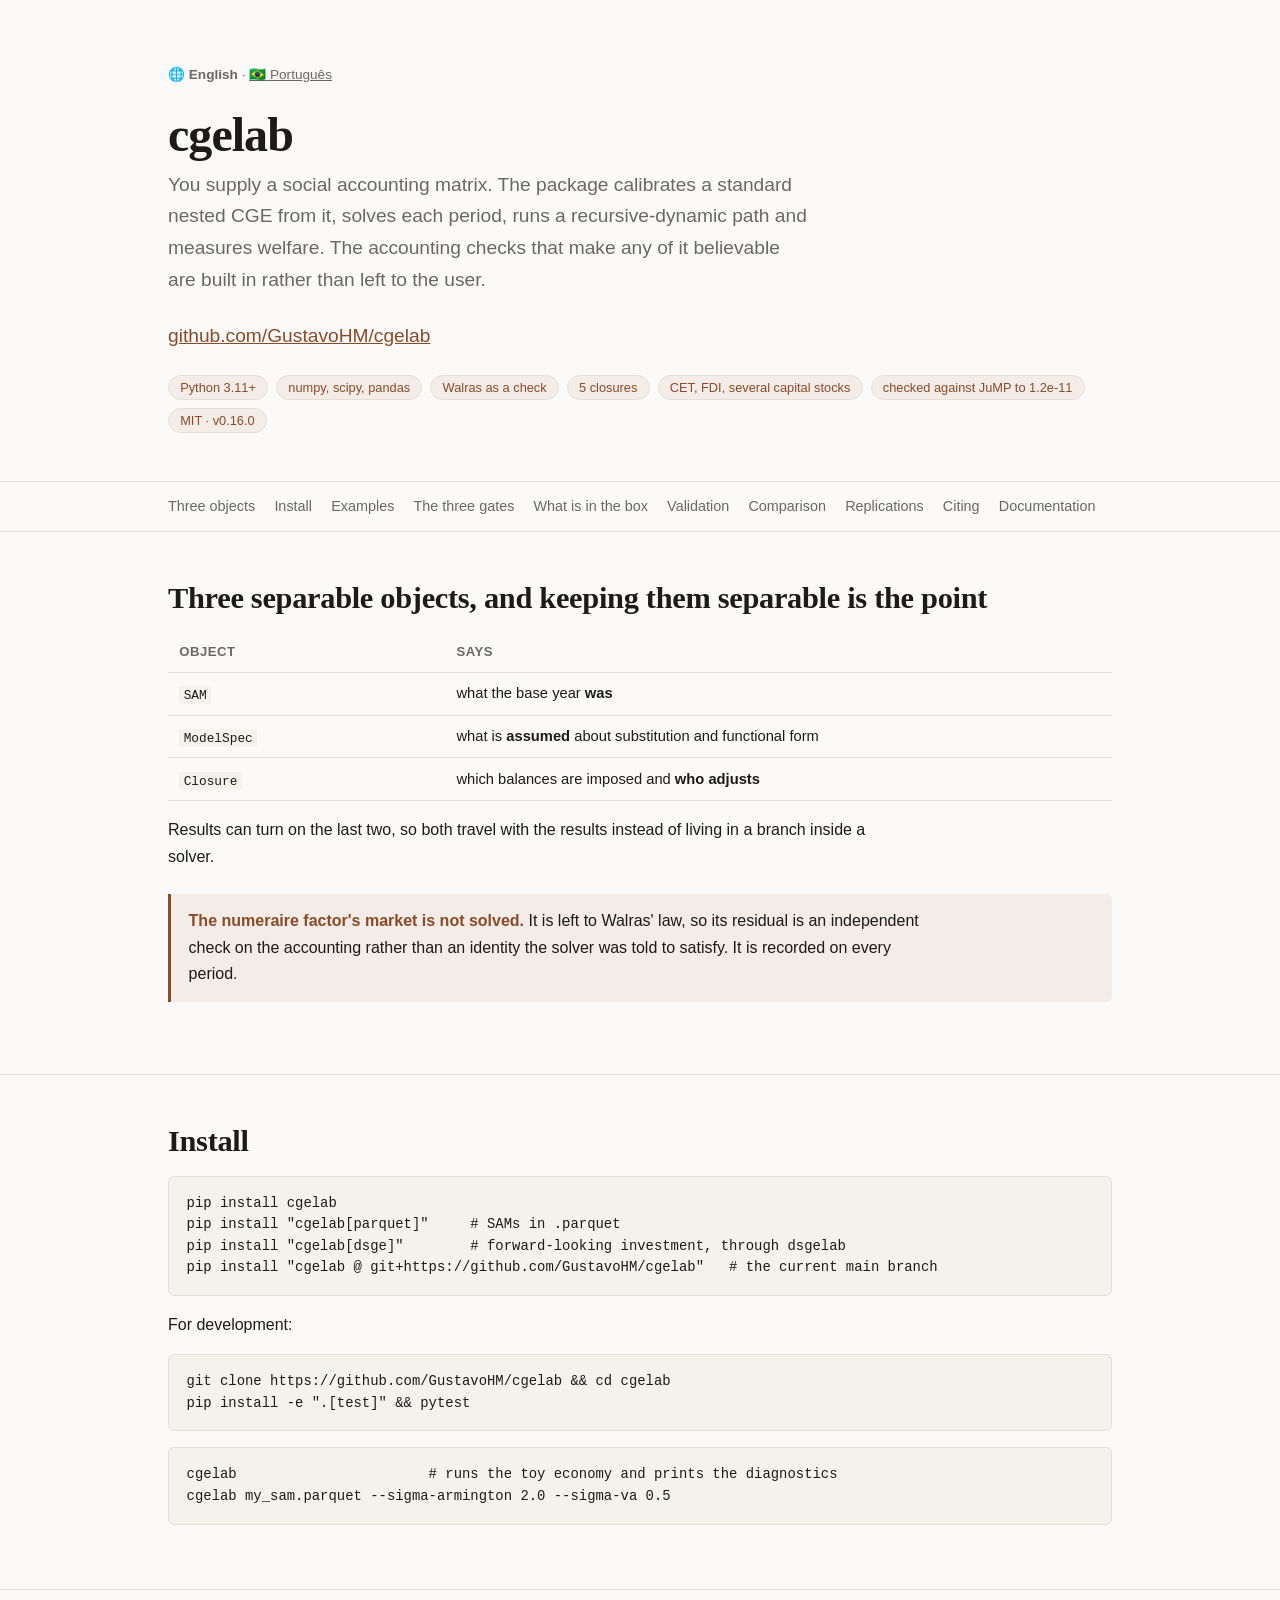
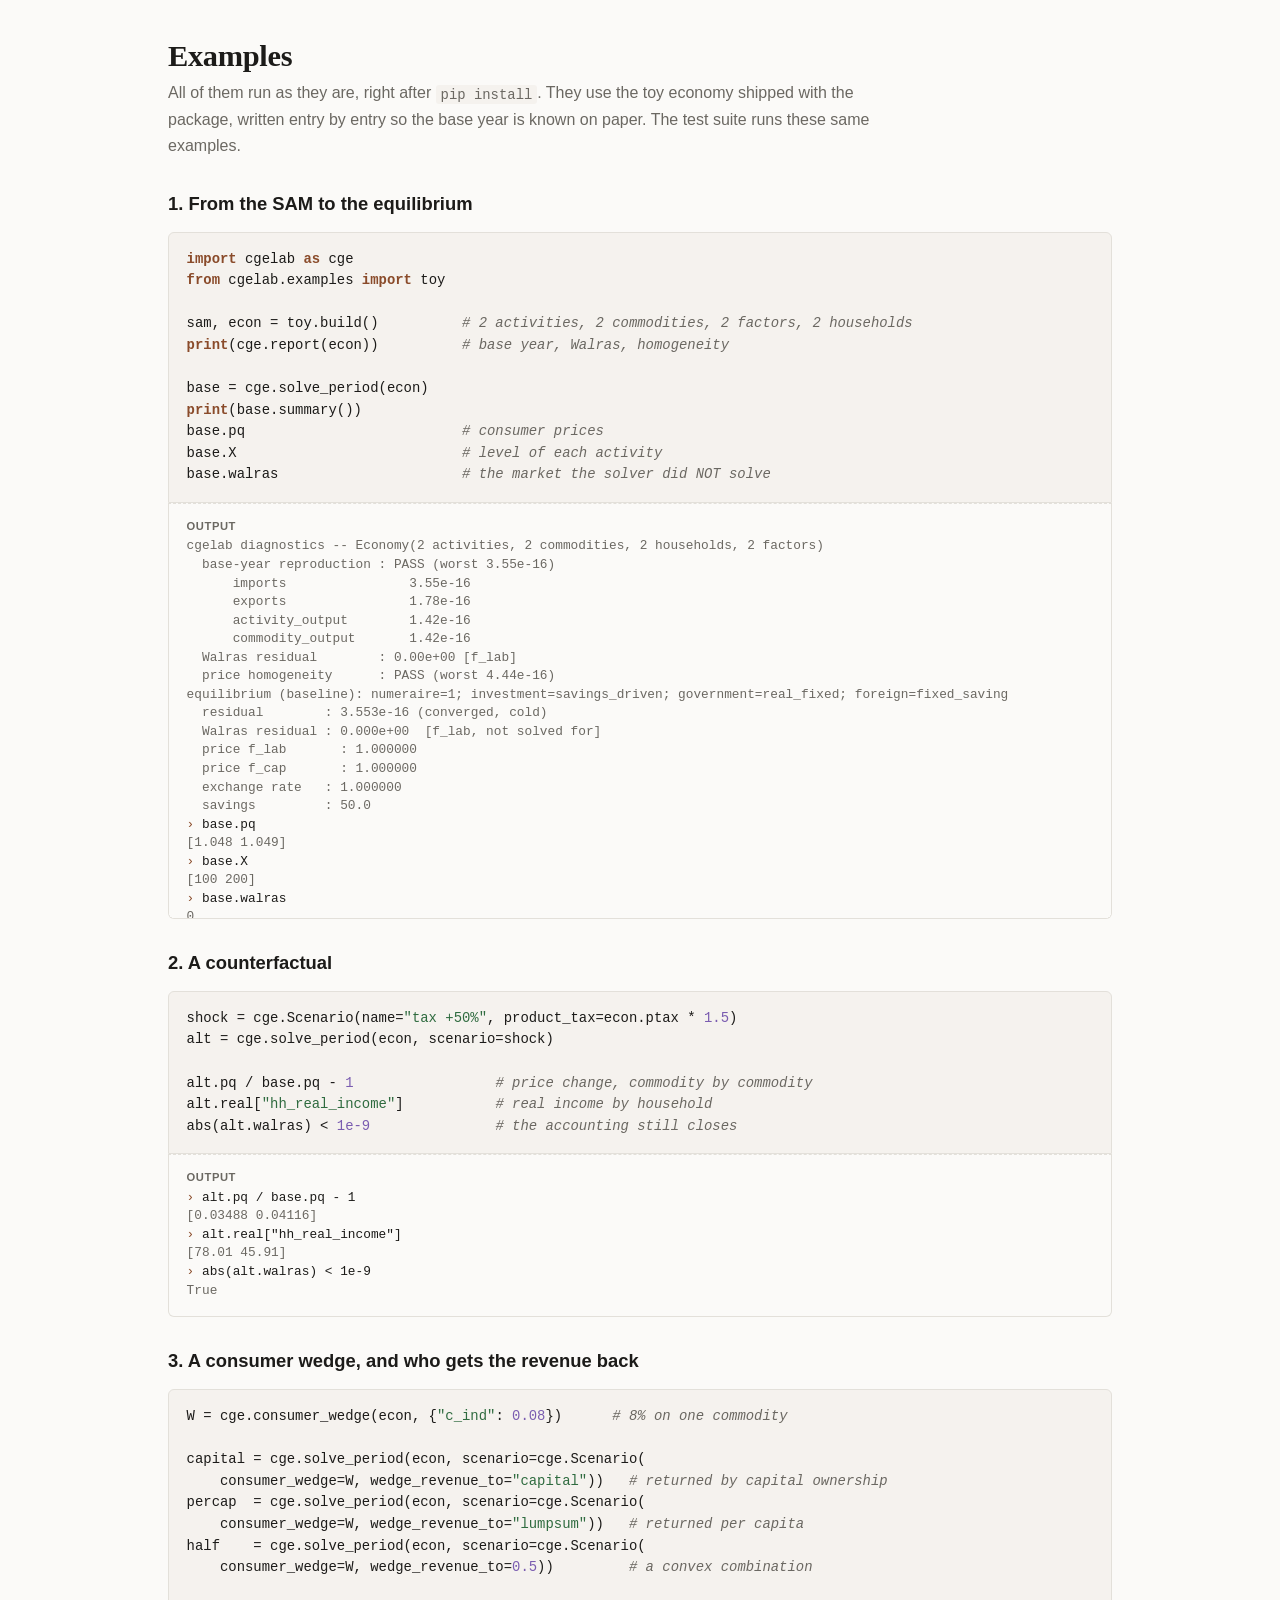
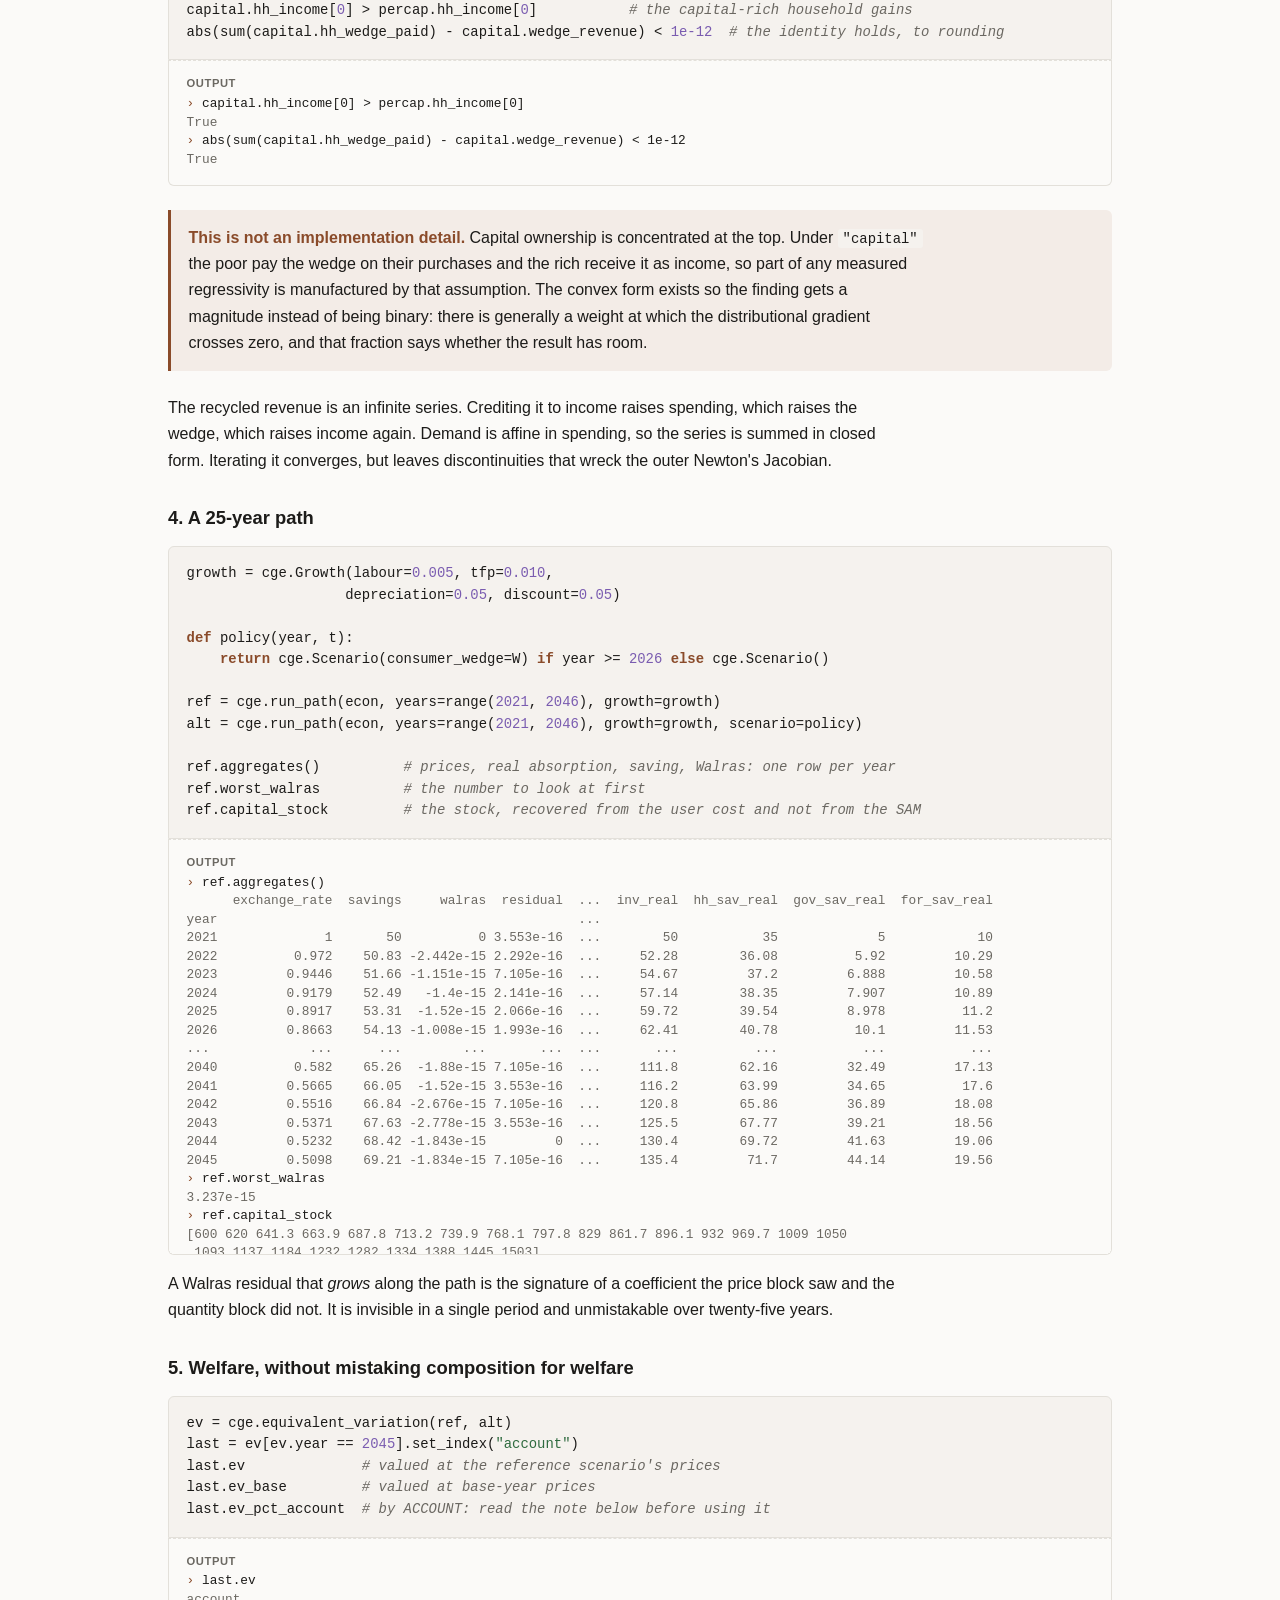
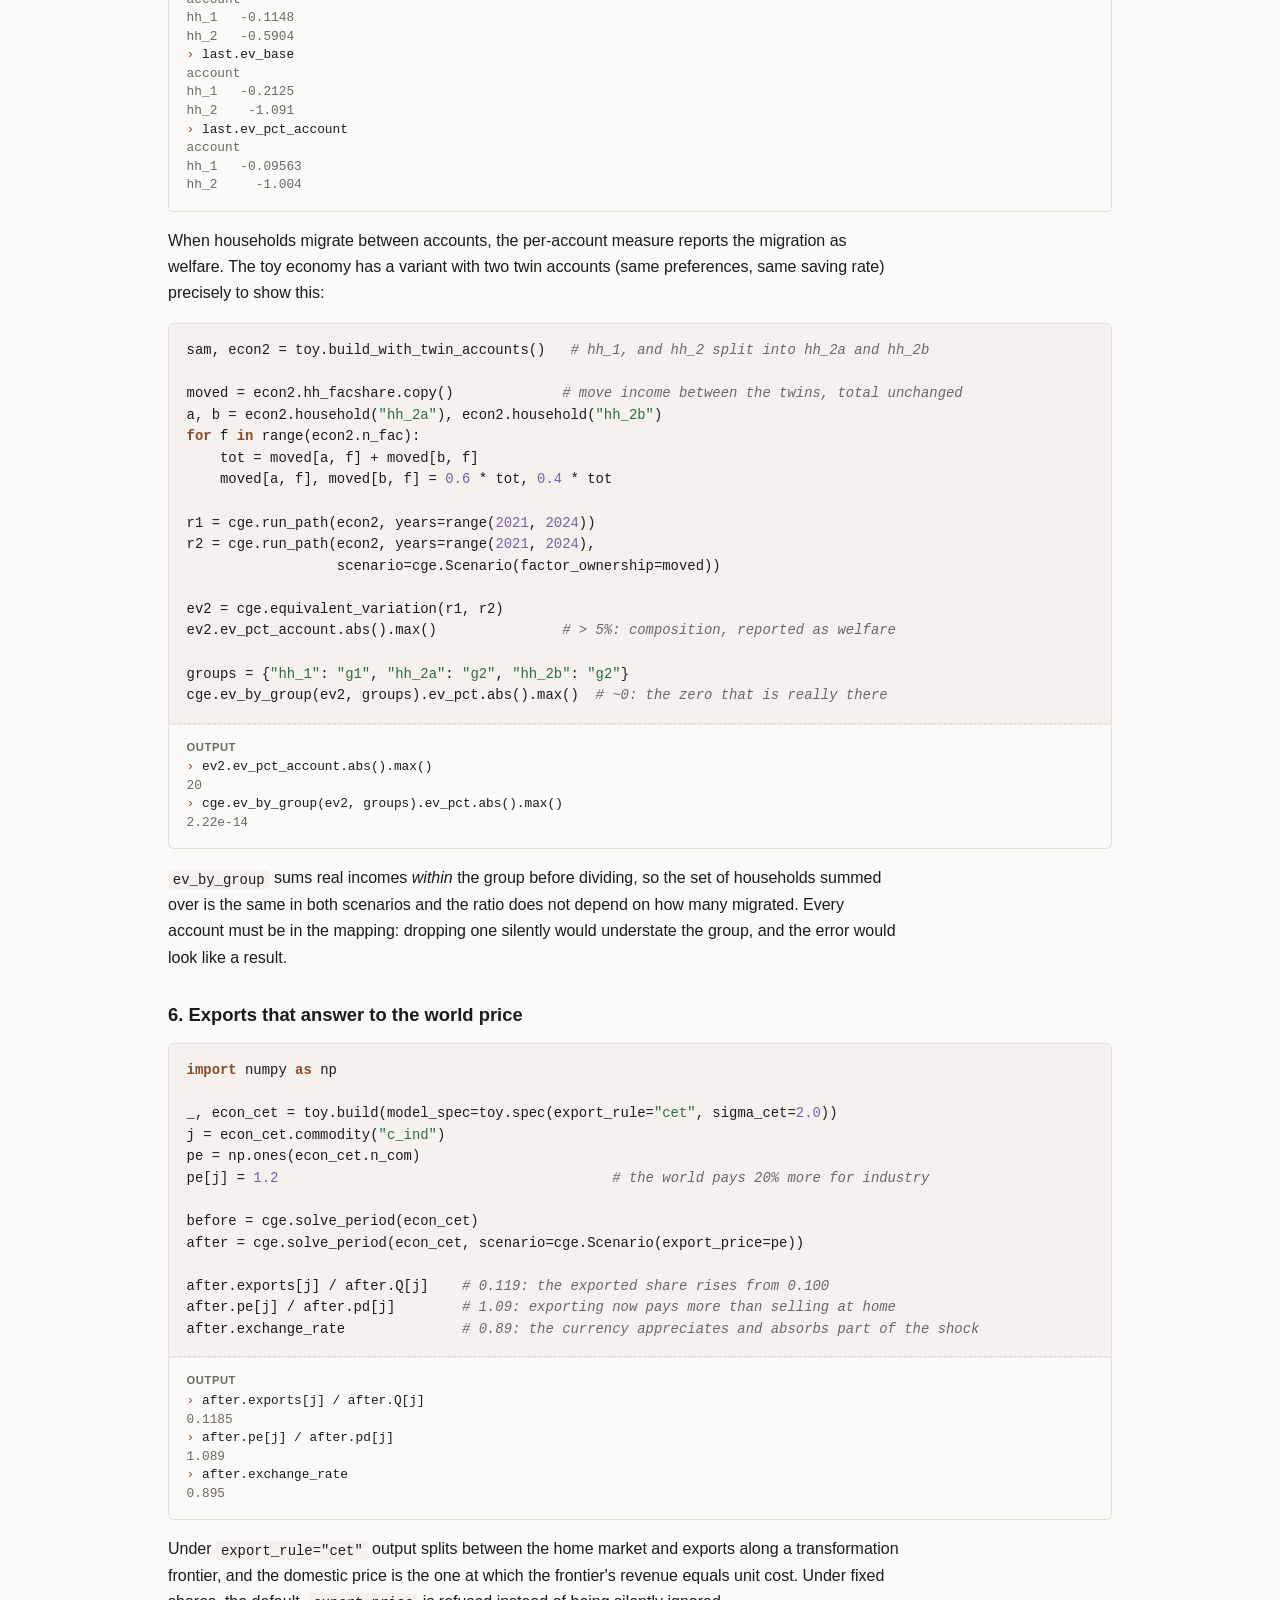
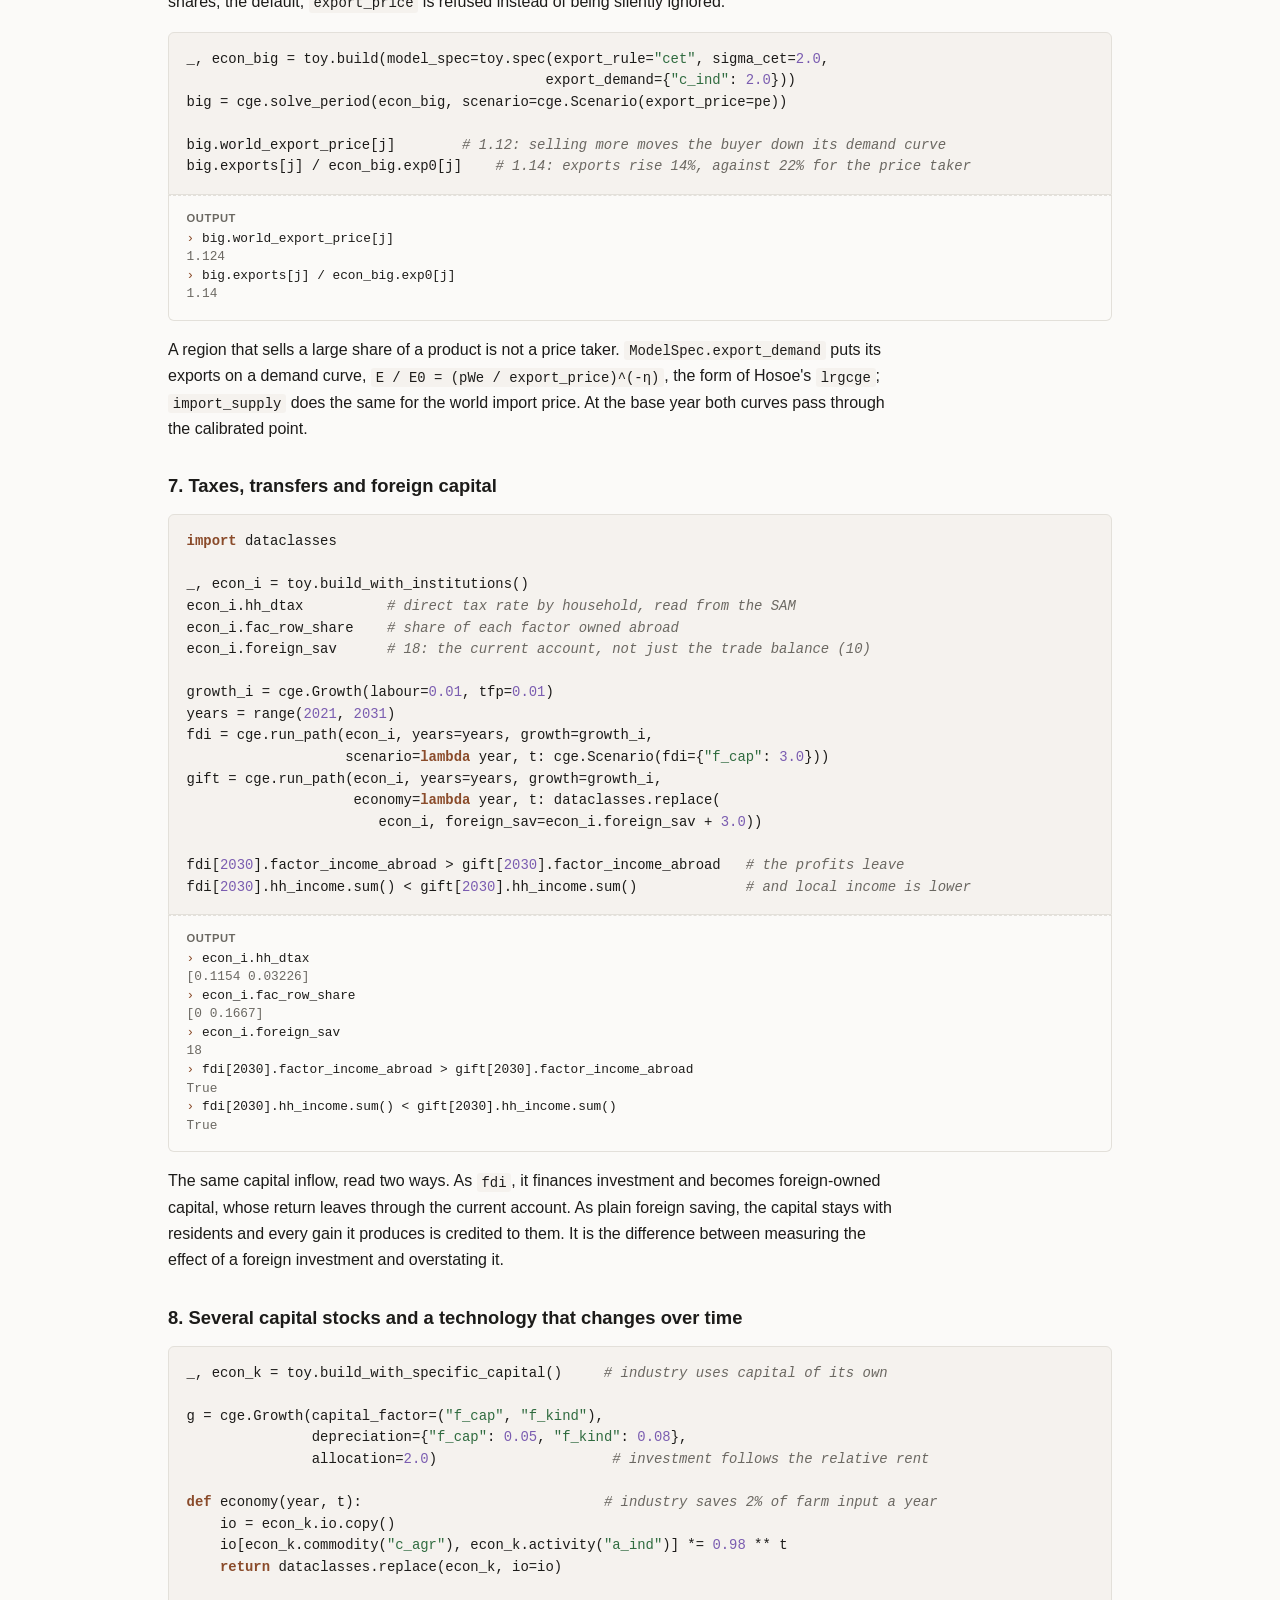
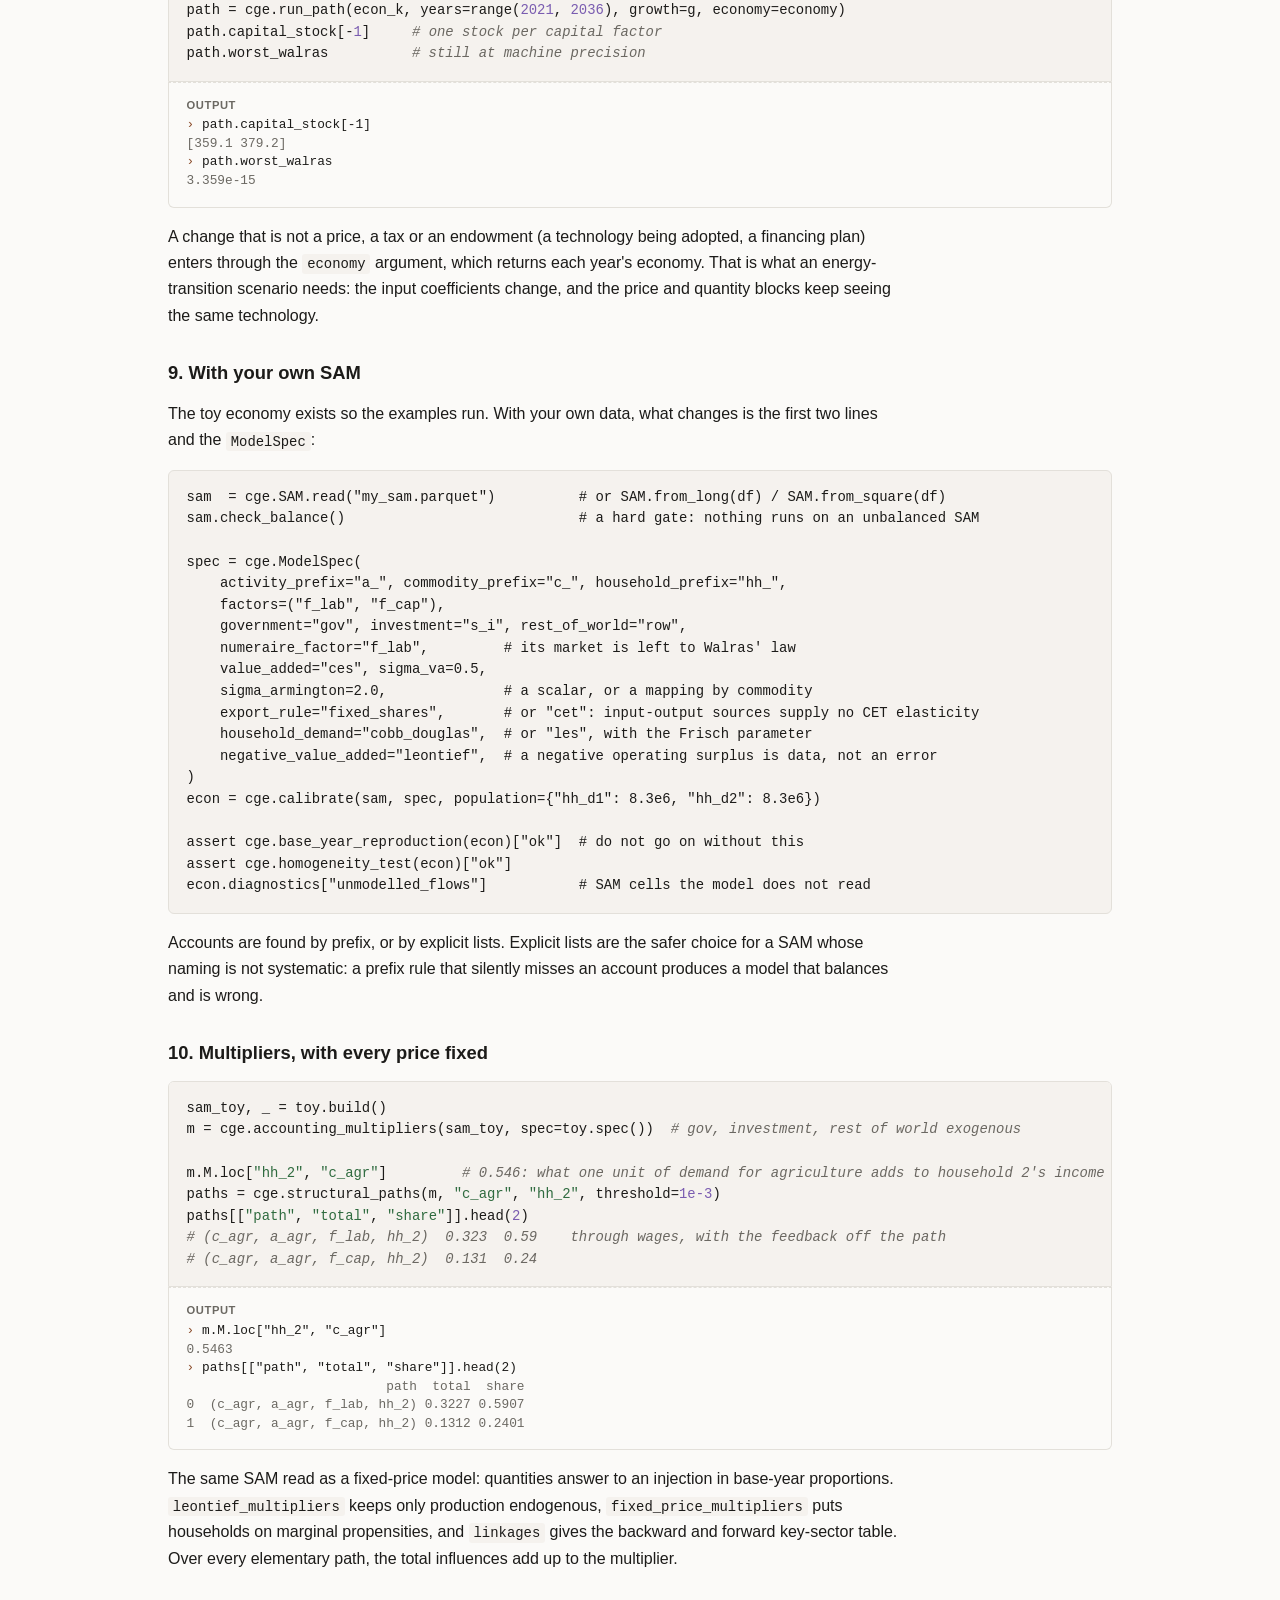
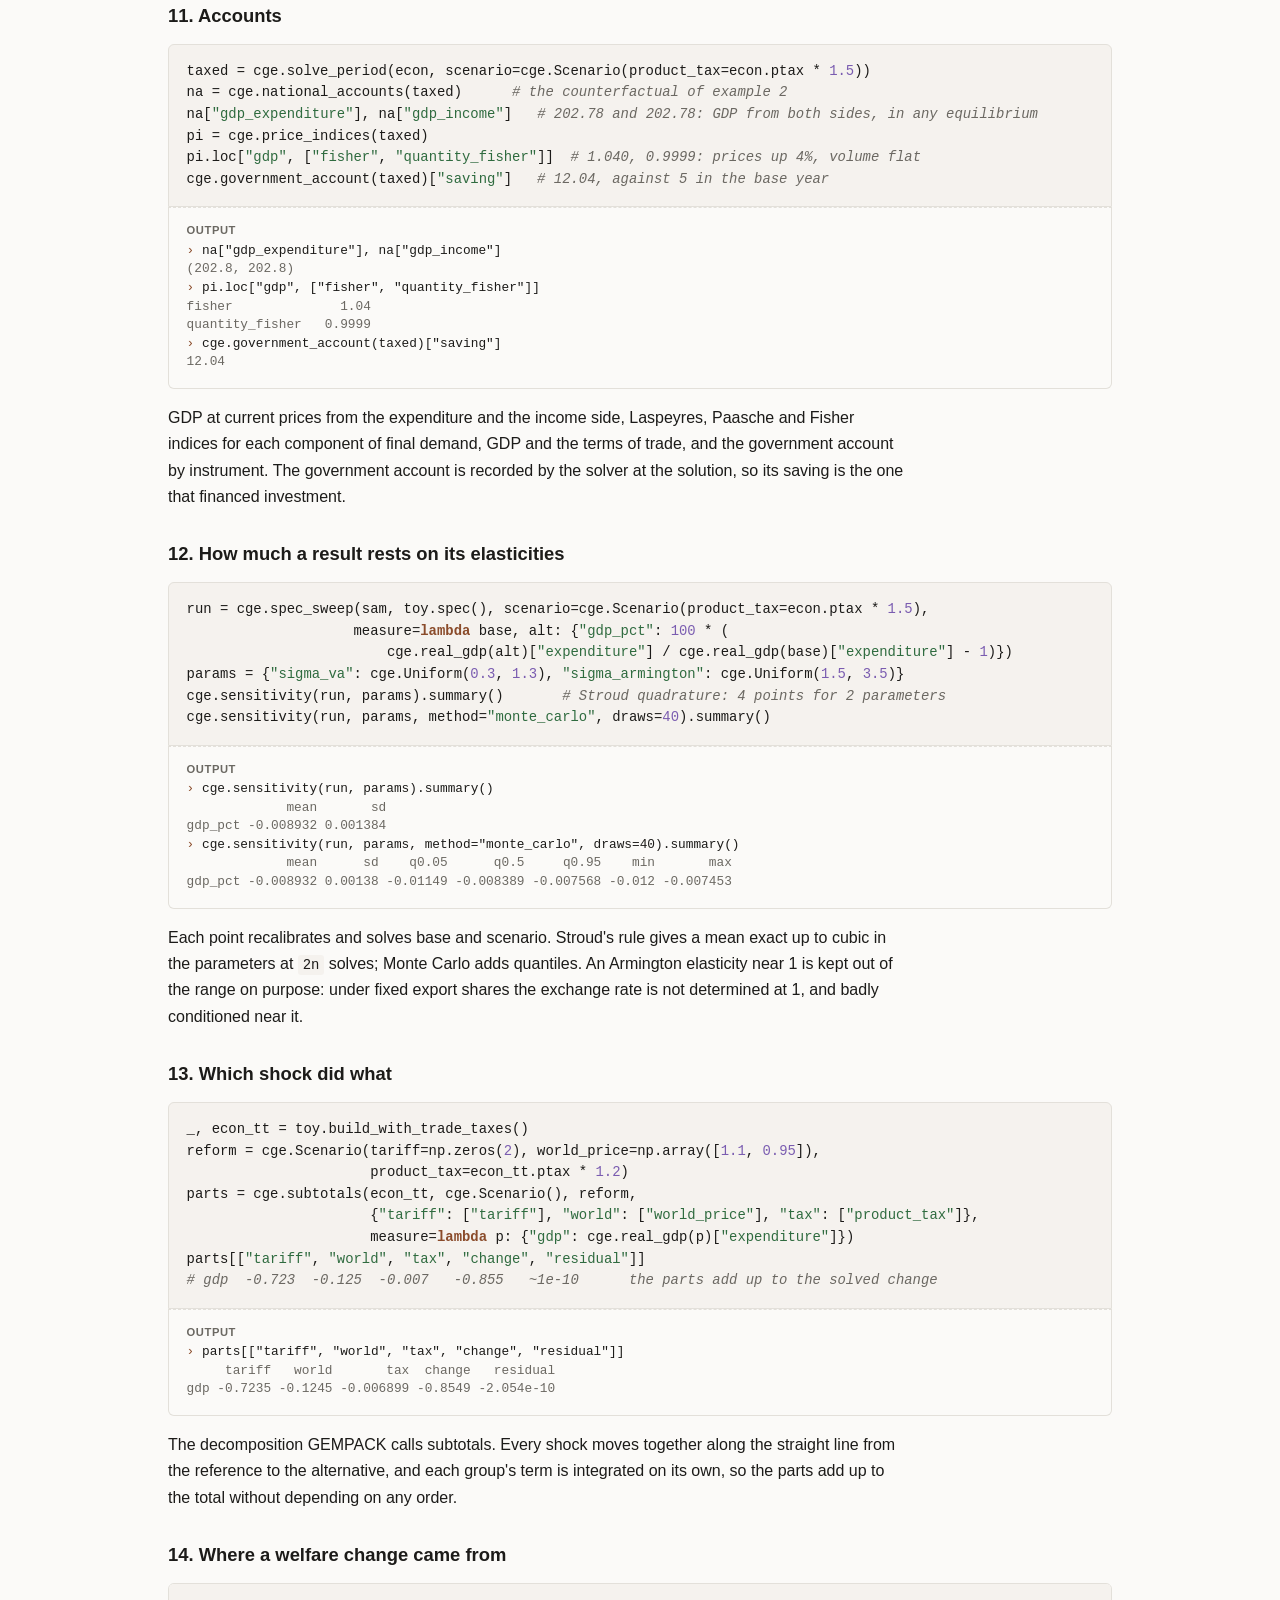
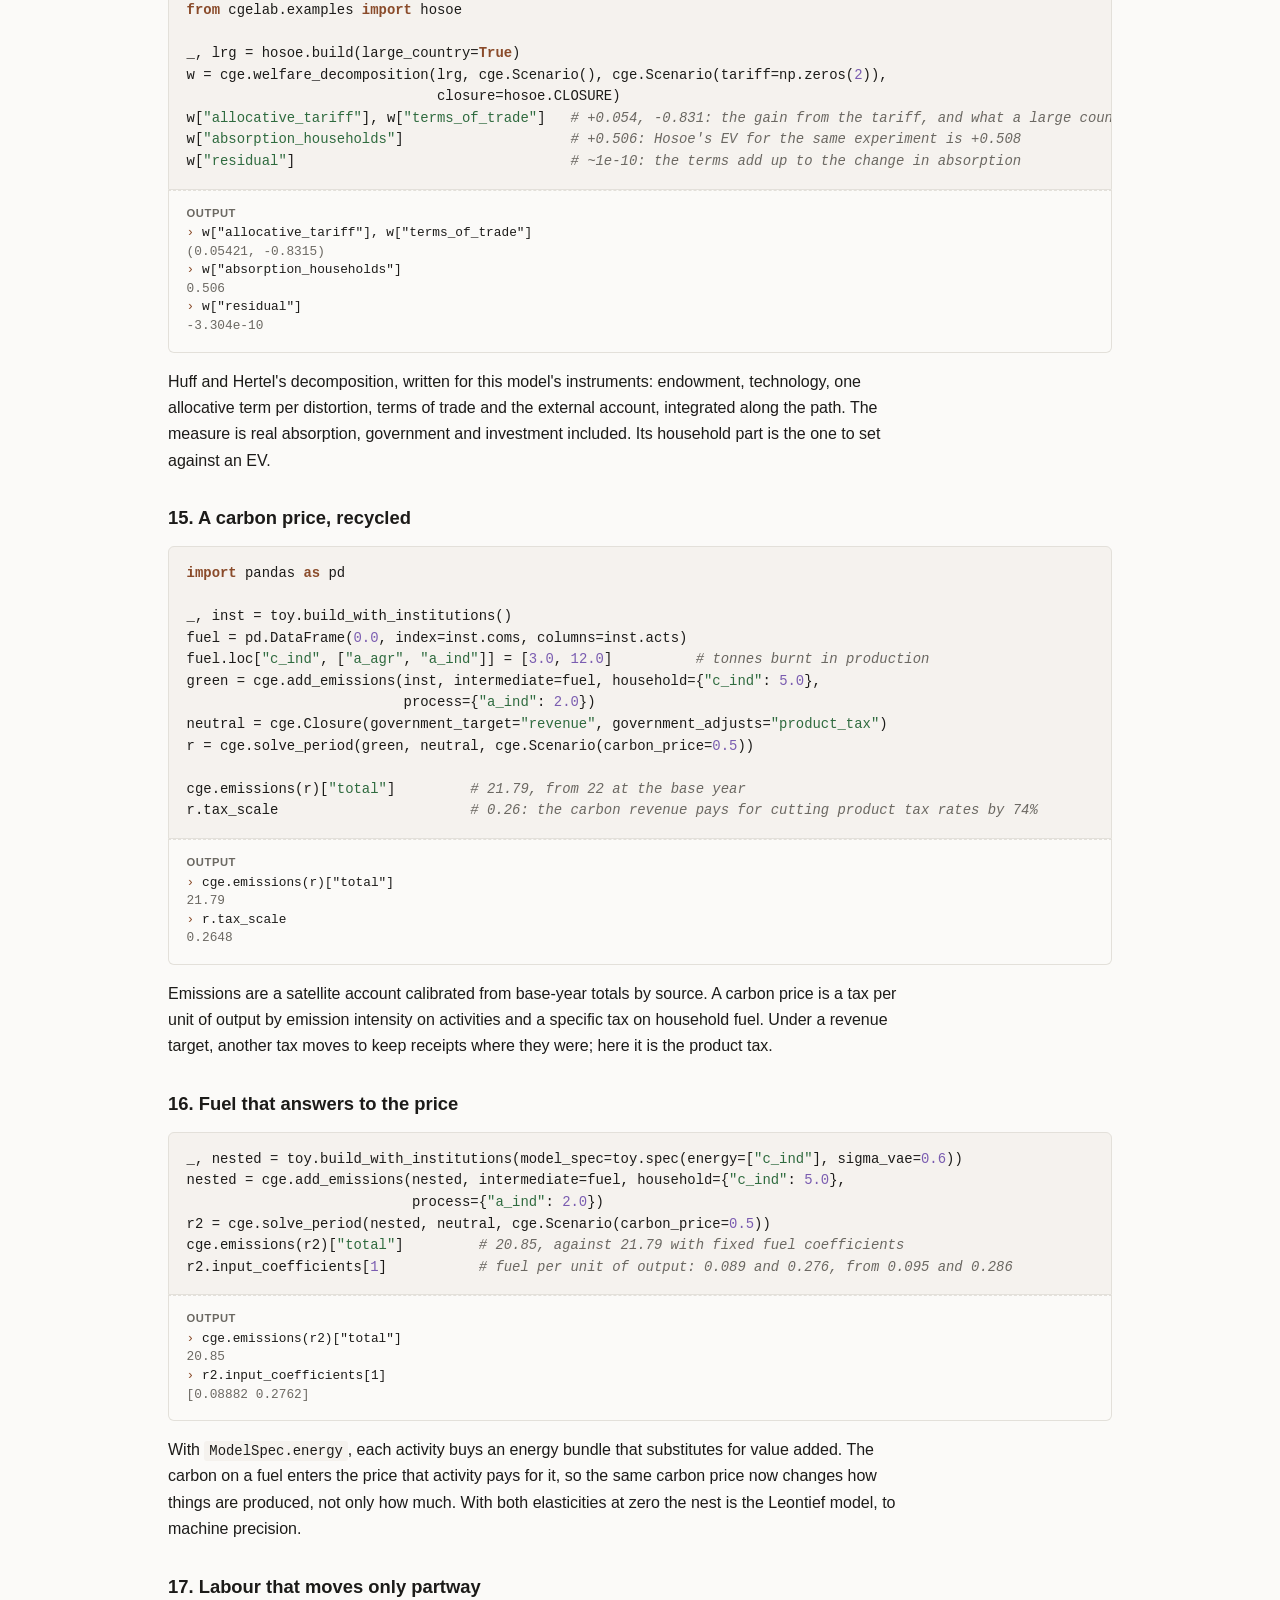
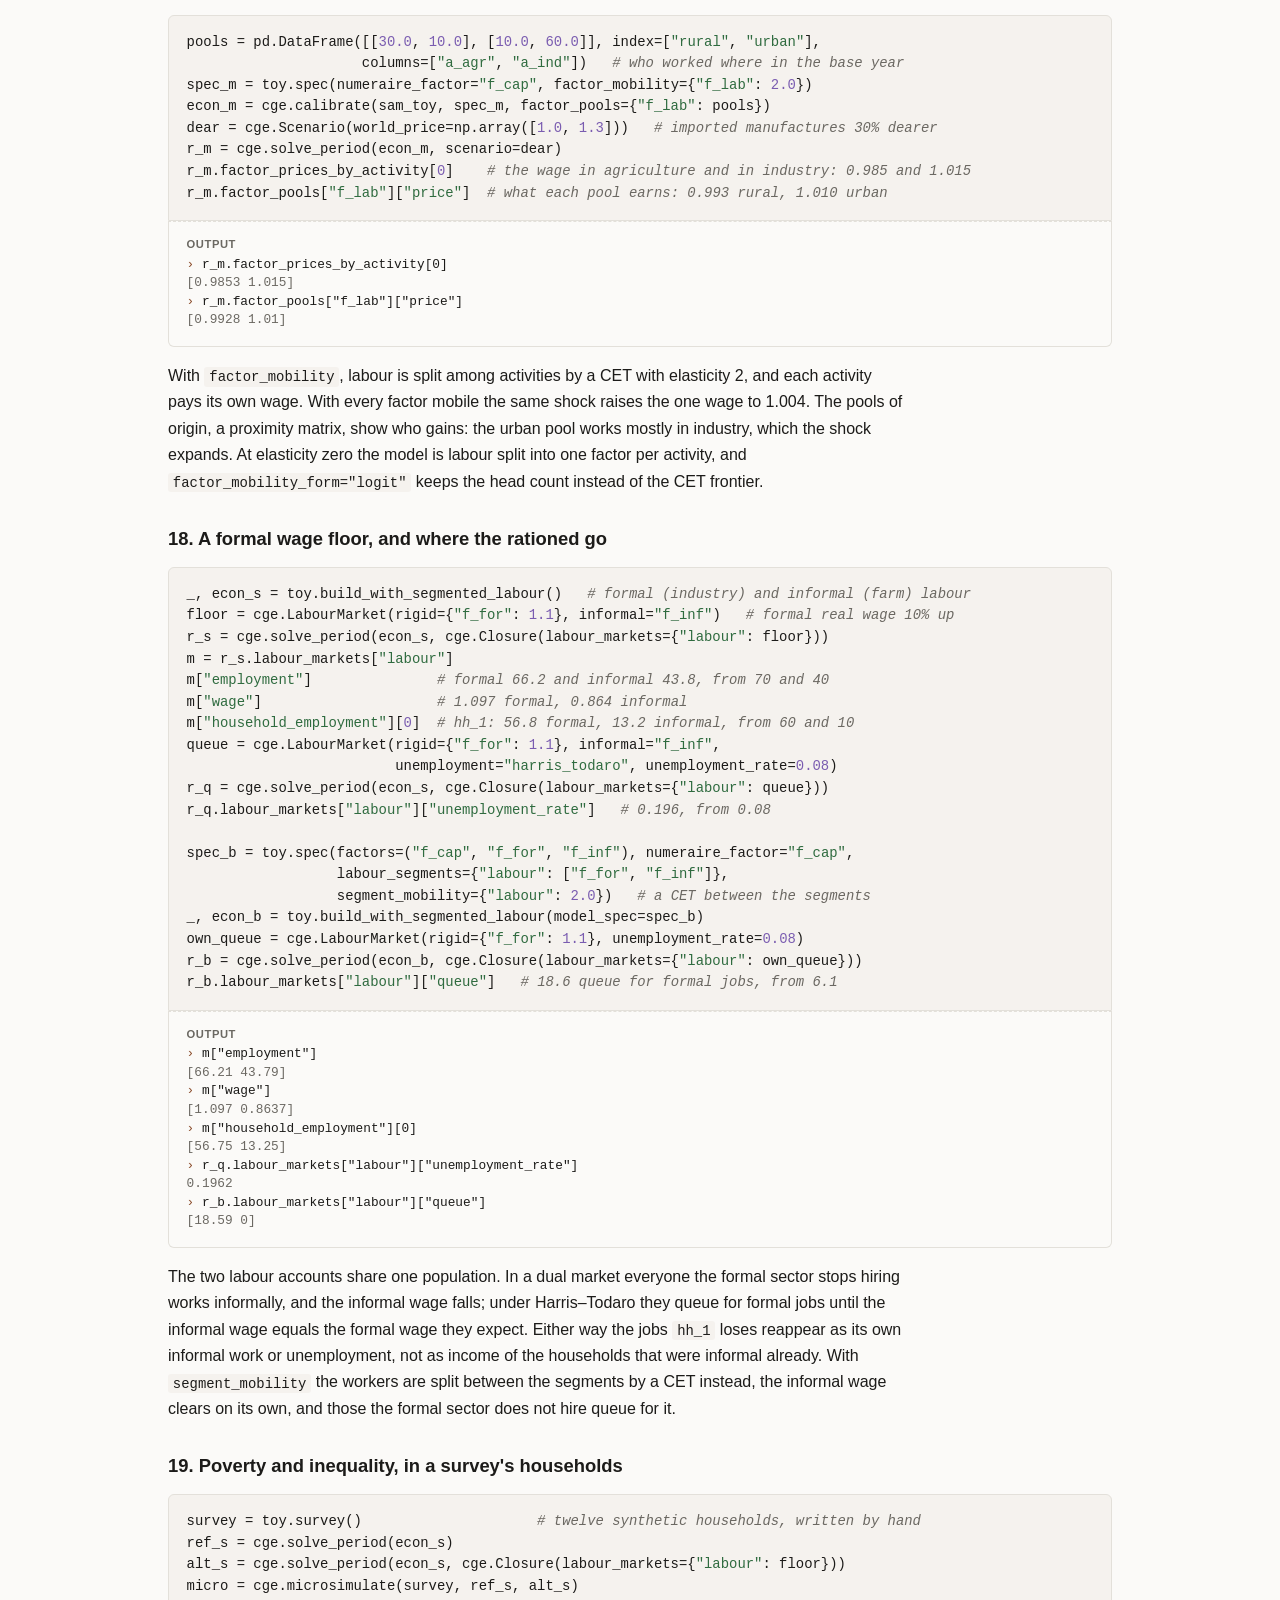
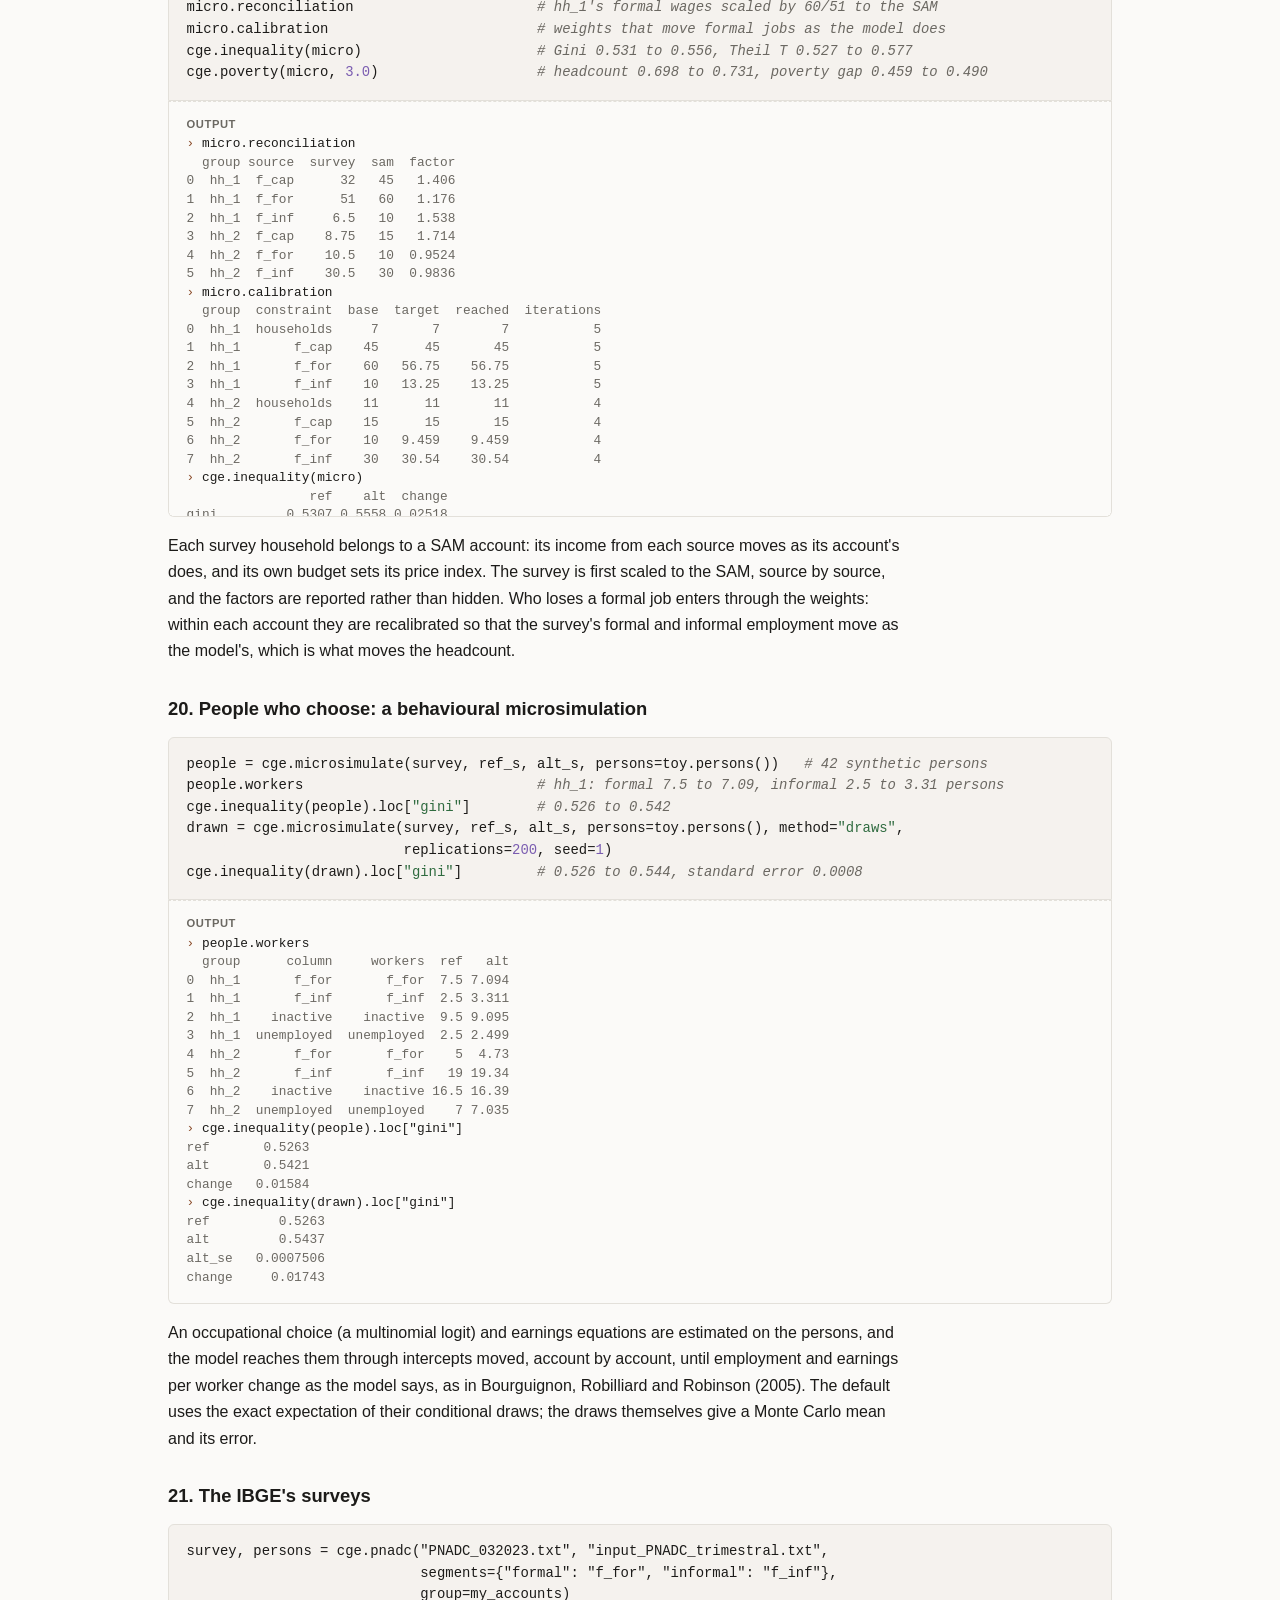
==== commit c3031ce5: "chore(release): version 0.16.0 Co-Authored-By: Claude Opus 5.5 <noreply@anthropic.com>" ====
--- a/site/index.html
+++ b/site/index.html
@@ -27,7 +27,7 @@
       <span class="pill">5 closures</span>
       <span class="pill">CET, FDI, several capital stocks</span>
       <span class="pill">checked against JuMP to 1.2e-11</span>
-      <span class="pill">MIT · v0.15.0</span>
+      <span class="pill">MIT · v0.16.0</span>
     </div>
   </div>
 </header>
@@ -1186,6 +1186,52 @@
   When both abolish their tariffs, the dollar prices of each country's exports adjust until what
   one exports the other imports, with the United States' exchange rate held. Every variable of
   the GAMS program, transcribed into JuMP, agrees with this to 1.8e-12.</p>
+  <h3>51. A carbon price in a regional model</h3>
+<pre><code>from cgelab.examples import regions
+_, two = regions.build(taxes=True)
+two = cge.add_emissions(two, process={"r1:a": 10.0, "r2:a": 6.0},
+                        household={"r1:c": 5.0, "r2:c": 5.0})
+priced = cge.solve_period(two, scenario=cge.Scenario(carbon_price=0.5))
+cge.emissions(priced).round(3)
+round(priced.government["carbon_production"] + priced.government["carbon_households"], 3)</code></pre>
+<pre class="output" data-label="Output"><code><span class="out-expr">cge.emissions(priced).round(3)</span>
+intermediate       0
+household      9.324
+government         0
+process           16
+total          25.32
+<span class="out-expr">round(priced.government["carbon_production"] + priced.government["carbon_households"], 3)</span>
+12.66</code></pre>
+  <p>Carbon on each region's activity is a tax per unit of output, and households pay it on top
+  of the purchaser price of the good they burn. Emissions fall where the tax bites, and the
+  revenue goes to government. A one-region model gives the national solver's result.</p>
+  <h3>52. Heterogeneous firms and export selection</h3>
+<pre><code>from dataclasses import replace
+melitz = cge.solve_melitz(cge.MelitzSpec(sigma=4.0, pareto_shape=5.0, iceberg_cost=1.5))
+freer = cge.solve_melitz(replace(melitz.spec, iceberg_cost=1.2))
+{"exporters (%)": round(100 * melitz.export_share, 2),
+ "domestic cutoff": round(melitz.domestic_cutoff, 4), "real wage": round(melitz.real_wage, 4)}
+{"exporters (%)": round(100 * freer.export_share, 2),
+ "domestic cutoff": round(freer.domestic_cutoff, 4), "real wage": round(freer.real_wage, 4)}
+round(freer.welfare / melitz.welfare, 6)
+round((freer.domestic_share / melitz.domestic_share) ** (-1 / 5.0), 6)</code></pre>
+<pre class="output" data-label="Output"><code><span class="out-expr">{"exporters (%)": round(100 * melitz.export_share, 2),</span>
+ "domestic cutoff": round(melitz.domestic_cutoff, 4), "real wage": round(melitz.real_wage, 4)}
+{'exporters (%)': 13.17, 'domestic cutoff': 1.112, 'real wage': 2.438}
+<span class="out-expr">{"exporters (%)": round(100 * freer.export_share, 2),</span>
+ "domestic cutoff": round(freer.domestic_cutoff, 4), "real wage": round(freer.real_wage, 4)}
+{'exporters (%)': 40.19, 'domestic cutoff': 1.16, 'real wage': 2.545}
+<span class="out-expr">round(freer.welfare / melitz.welfare, 6)</span>
+1.044
+<span class="out-expr">round((freer.domestic_share / melitz.domestic_share) ** (-1 / 5.0), 6)</span>
+1.044</code></pre>
+  <p>A model of its own, not part of the SAM-based equilibrium: two identical countries and one
+  sector, as in Melitz (2003) with Pareto productivity, evaluated in closed form. Entrants draw
+  their productivity and only firms above the export cutoff pay the fixed cost of exporting.
+  Lowering the iceberg cost from 1.5 to 1.2 lets more firms export, raises the domestic cutoff
+  and the real wage, and the gain is the one that the formula of Arkolakis, Costinot and
+  Rodríguez-Clare gives from the domestic expenditure share. Nine cases agree to 1.8e-13 with
+  the equilibrium solved in Julia from the firm's problem by quadrature.</p>
 </div></section>
 
 <section id="gates"><div class="wrap">
@@ -1337,7 +1383,7 @@
   author  = {Moreira, Gustavo Hoffmann},
   title   = {{cgelab}: a general toolkit for SAM-based computable general equilibrium models in Python},
   year    = {2026},
-  version = {0.15.0},
+  version = {0.16.0},
   license = {MIT},
   doi     = {10.5281/zenodo.24256005},
   url     = {https://github.com/GustavoHM/cgelab},
@@ -1346,12 +1392,12 @@
 
   <h3>APA</h3>
 <pre><code class="plain">Moreira, G. H. (2026). cgelab: A general toolkit for SAM-based computable general equilibrium
-models in Python (Version 0.15.0) [Computer software]. Zenodo. https://doi.org/10.5281/zenodo.24256005</code></pre>
+models in Python (Version 0.16.0) [Computer software]. Zenodo. https://doi.org/10.5281/zenodo.24256005</code></pre>
 
   <h3>In the text</h3>
   <p>Cite the version next to the result, not only the name:</p>
   <blockquote style="border-left:3px solid var(--rule); margin:1rem 0; padding:.2rem 0 .2rem 1.1rem;
-     color:var(--muted)">The model was calibrated and solved with <code>cgelab</code> 0.15.0
+     color:var(--muted)">The model was calibrated and solved with <code>cgelab</code> 0.16.0
      (Moreira, 2026), as a recursive-dynamic path from 2021 to 2045.</blockquote>
 
   <div class="note"><p><strong>Cite the archived version.</strong> A repository URL is not an
@@ -1395,7 +1441,7 @@
 </main>
 
 <footer><div class="wrap">
-  <p>cgelab 0.15.0 — MIT. Code, documentation and issues at
+  <p>cgelab 0.16.0 — MIT. Code, documentation and issues at
   <a href="https://github.com/GustavoHM/cgelab">github.com/GustavoHM/cgelab</a>.</p>
   <p><a href="https://gustavohm.github.io/dsgelab/">dsgelab</a>, by the same author, solves dynamic
   stochastic general equilibrium (DSGE) models. <code>cgelab.bridge</code> uses it for the
